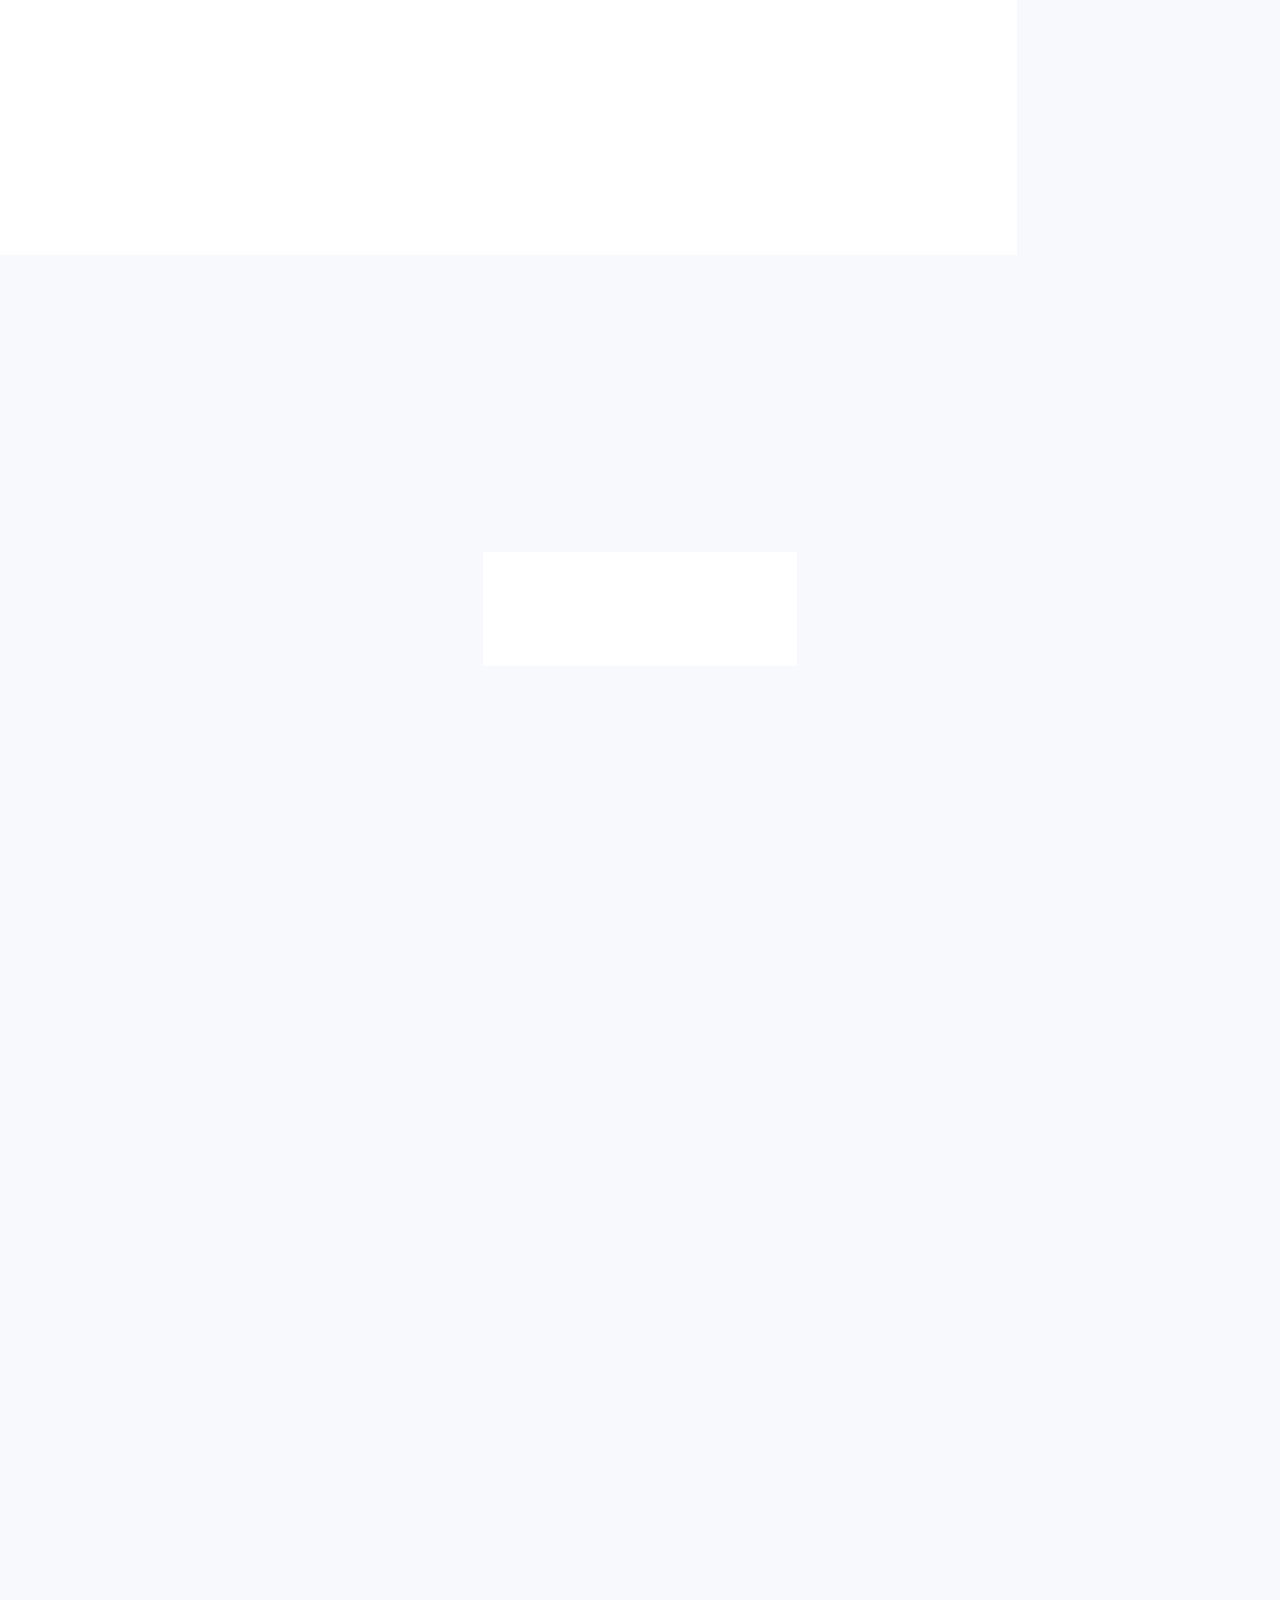
==== index.html @ 50a65990 "thsw hst" ====
<!DOCTYPE html>
<html lang="ko">
<head>
    <meta charset="UTF-8">
    <meta name="viewport" content="width=device-width, initial-scale=1.0">
    <title>에너지 대시보드</title>

    <link rel="stylesheet" href="style.css">
</head>

<body>

    <!-- 상단 배너 -->
    <section id="hero" class="hero-new">
        <div class="hero-bg" id="hero-bg"></div>

        <div class="hero-content">
            <h1 id="hero-title">에너지 대시보드</h1>
            
            <p class="hero-desc">
                학교의 전기, 수도, 가스 사용량을 알려주는 대시보드입니다. <br>
                실제 사용량을 시각적으로 확인하고, 에너지 소비에 관한 지식 함양 도움을 통해<br>
                학생들의 적극적인 에너지 절약을 위한 긍정적인 영향을 미치는 것이 목표입니다.
            </p>

            <div class="hero-btn-container">
                <button class="hero-btn" onclick="document.querySelector('.container').scrollIntoView({behavior: 'smooth'})">
                    <span class="btn-text">Discover Excellence</span>
                    <span class="btn-arrow">→</span>
                </button>
            </div>
        </div>
    </section>

    <div class="container">

        <!-- 원형 그래프 -->

        <section class="analysis-section">

            <div class="progress-wrapper">

                <div class="progress-card">

                    <div class="progress-title">
                        전기
                    </div>

                    <div class="circle blue">
                        <span>78%</span>
                    </div>

                </div>

                <div class="progress-card">

                    <div class="progress-title">
                        수도
                    </div>

                    <div class="circle green">
                        <span>91%</span>
                    </div>

                </div>

                <div class="progress-card">

                    <div class="progress-title">
                        가스
                    </div>

                    <div class="circle orange">
                        <span>85%</span>
                    </div>

                </div>

            </div>

        </section>

        <!-- 에코 트리 모니터링 섹션 -->
        <section class="eco-tree-section">
            <div class="eco-tree-layout">
                <!-- 왼쪽: 제목 및 글씨 -->
                <div class="eco-tree-text-area">
                    <h2>자원 절약<br>친환경 기여도</h2>
                    <p class="description">
                        학교의 월간 전기, 수도, 가스 총 지출 비용을 
                        친환경 나무 식재 기여도로 환산한 에코 그래프입니다.<br><br>
                        여러분의 절약이 얼마나 많은 나무를 
                        심을 수 있는지 확인해보세요.
                    </p>
                    <div class="eco-stats">
                        <div class="stat-box">
                            <span class="stat-label">총 자원 지출액</span>
                            <span class="stat-value highlight-yellow">280,000 원</span>
                        </div>
                        <div class="stat-box">
                            <span class="stat-label">연간 CO₂ 흡수 기여</span>
                            <span class="stat-value highlight-green">184.8 kg</span>
                        </div>
                    </div>
                </div>

                <!-- 오른쪽: 나무 그래프 -->
                <div class="eco-tree-graphic-area">
                    <svg id="single-tree-svg" viewBox="70 60 360 430" preserveAspectRatio="xMidYMid meet" xmlns="http://www.w3.org/2000/svg">
                        <defs>
                            <linearGradient id="liquidGrad" x1="0%" y1="0%" x2="0%" y2="100%">
                                <stop offset="0%" stop-color="#84cc16" />
                                <stop offset="100%" stop-color="#4d7c0f" />
                            </linearGradient>
                            <linearGradient id="liquidGradBack" x1="0%" y1="0%" x2="0%" y2="100%">
                                <stop offset="0%" stop-color="#a3e635" />
                                <stop offset="100%" stop-color="#65a30d" />
                            </linearGradient>

                            <linearGradient id="outlineGrad" x1="0" y1="90" x2="0" y2="460" gradientUnits="userSpaceOnUse">
                                <stop offset="0%" stop-color="#65a30d" />
                                <stop offset="100%" stop-color="#3f6212" />
                            </linearGradient>

                            <clipPath id="clip-canopy">
                                <path d="M 250,350 A 60 60 0 0 1 150,290 A 65 65 0 0 1 160,190 A 100 100 0 0 1 340,190 A 65 65 0 0 1 350,290 A 60 60 0 0 1 250,350 Z" />
                            </clipPath>

                            <filter id="softShadow" x="-20%" y="-20%" width="140%" height="140%">
                                <feDropShadow dx="0" dy="10" stdDeviation="15" flood-color="#000" flood-opacity="0.08" />
                            </filter>
                        </defs>

                        <!-- Canopy Background -->
                        <path d="M 250,350 A 60 60 0 0 1 150,290 A 65 65 0 0 1 160,190 A 100 100 0 0 1 340,190 A 65 65 0 0 1 350,290 A 60 60 0 0 1 250,350 Z" fill="#ffffff" filter="url(#softShadow)" />

                        <!-- Liquid Fill Area -->
                        <g clip-path="url(#clip-canopy)">
                            <!-- Inner soft background -->
                            <rect x="0" y="0" width="500" height="550" fill="#f4fce3" />
                            
                            <!-- Wave container -->
                            <g class="wave-container" transform="translate(0, 190)">
                                <!-- Wave Back -->
                                <path class="wave-path wave-back" d="M -100,0 C 25,-20 125,20 250,0 C 375,-20 475,20 600,0 C 725,-20 825,20 950,0 V 550 H -100 Z" fill="url(#liquidGradBack)" opacity="0.7" />
                                <!-- Wave Front -->
                                <path class="wave-path wave-front" d="M -100,0 C 25,20 125,-20 250,0 C 375,20 475,-20 600,0 C 725,-20 825,20 950,0 V 550 H -100 Z" fill="url(#liquidGrad)" />
                            </g>
                        </g>

                        <!-- Base -->
                        <path d="M 190,460 L 310,460" fill="none" stroke="url(#outlineGrad)" stroke-width="16" stroke-linecap="round" />
                        
                        <!-- Trunk and Branches (Shortened) -->
                        <path d="M 250,460 L 250,330 L 215,295 M 250,330 L 285,295" fill="none" stroke="url(#outlineGrad)" stroke-width="16" stroke-linecap="round" stroke-linejoin="round" />

                        <!-- Canopy Border -->
                        <path d="M 250,350 A 60 60 0 0 1 150,290 A 65 65 0 0 1 160,190 A 100 100 0 0 1 340,190 A 65 65 0 0 1 350,290 A 60 60 0 0 1 250,350 Z" fill="none" stroke="url(#outlineGrad)" stroke-width="16" stroke-linecap="round" stroke-linejoin="round" />

                        <!-- Text inside Canopy -->
                        <text x="250" y="240" class="tree-text-num" text-anchor="middle">28그루</text>
                        <text x="250" y="285" class="tree-text-desc" text-anchor="middle">에코 기여도</text>
                    </svg>
                </div>
            </div>
        </section>

        <!-- 카드 -->

        <section class="card-section">

            <div class="card-grid">

                <div class="info-card"
                     onclick="location.href='electricity.html'">

                    <div class="card-icon blue-icon">⚡</div>
                    <h3>전기</h3>
                    <p>실시간 전기 사용량 모니터링</p>
                    <div class="card-arrow">→</div>

                </div>

                <div class="info-card"
                     onclick="location.href='water.html'">

                    <div class="card-icon green-icon">💧</div>
                    <h3>수도</h3>
                    <p>실시간 수도 사용량 모니터링</p>
                    <div class="card-arrow">→</div>

                </div>

                <div class="info-card"
                     onclick="location.href='gas.html'">

                    <div class="card-icon orange-icon">🔥</div>
                    <h3>가스</h3>
                    <p>실시간 가스 사용량 모니터링</p>
                    <div class="card-arrow">→</div>

                </div>

            </div>

        </section>

    </div>

    <!-- 푸터 -->
    <footer>
        <p>© 2026 학교 자원 모니터링 시스템. All rights reserved.</p>
    </footer>

    <script>
        document.addEventListener("DOMContentLoaded", () => {
            const renderPaths = (position) => {
                const svgNS = "http://www.w3.org/2000/svg";
                const svg = document.createElementNS(svgNS, "svg");
                svg.setAttribute("viewBox", "0 0 696 316");
                svg.setAttribute("fill", "none");
                svg.classList.add("hero-svg");
                
                for (let i = 0; i < 36; i++) {
                    const path = document.createElementNS(svgNS, "path");
                    const d = `M-${380 - i * 5 * position} -${189 + i * 6}C-${380 - i * 5 * position} -${189 + i * 6} -${312 - i * 5 * position} ${216 - i * 6} ${152 - i * 5 * position} ${343 - i * 6}C${616 - i * 5 * position} ${470 - i * 6} ${684 - i * 5 * position} ${875 - i * 6} ${684 - i * 5 * position} ${875 - i * 6}`;
                    
                    path.setAttribute("d", d);
                    path.setAttribute("stroke", "currentColor");
                    path.setAttribute("stroke-width", 0.5 + i * 0.03);
                    path.setAttribute("stroke-opacity", 0.1 + i * 0.03);
                    svg.appendChild(path);
                }
                return svg;
            };

            const container = document.getElementById("hero-bg");
            if (container) {
                container.appendChild(renderPaths(1));
                container.appendChild(renderPaths(-1));

                const paths = container.querySelectorAll("path");
                paths.forEach(path => {
                    path.setAttribute("pathLength", "1");
                    path.style.strokeDasharray = "0.3 0.7";
                    const duration = 20 + Math.random() * 10;
                    path.style.animation = `drawPath ${duration}s linear infinite`;
                    path.style.willChange = "stroke-dashoffset, opacity";
                });
            }

            const titleContainer = document.getElementById("hero-title");
            if (titleContainer) {
                const text = titleContainer.textContent;
                titleContainer.innerHTML = "";
                const words = text.split(" ");
                
                words.forEach((word, wordIndex) => {
                    const wordSpan = document.createElement("span");
                    wordSpan.className = "title-word";
                    if (wordIndex < words.length - 1) wordSpan.style.marginRight = "16px";
                    
                    word.split("").forEach((letter, letterIndex) => {
                        const letterSpan = document.createElement("span");
                        letterSpan.className = "title-letter";
                        letterSpan.textContent = letter;
                        wordSpan.appendChild(letterSpan);
                        
                        letterSpan.animate([
                            { transform: 'translateY(100px)', opacity: 0 },
                            { transform: 'translateY(0)', opacity: 1 }
                        ], {
                            duration: 1000,
                            delay: (wordIndex * 100 + letterIndex * 30),
                            fill: 'forwards',
                            easing: 'cubic-bezier(0.34, 1.56, 0.64, 1)'
                        });
                    });
                    titleContainer.appendChild(wordSpan);
                });
            }
        });
    </script>
</body>
</html>
---- style.css ----
/* ===================================
   학교 자원 모니터링 시스템 - 스타일시트
   이전 대시보드 디자인 시스템 통합
   =================================== */

@import url('https://fonts.googleapis.com/css2?family=Noto+Sans+KR:wght@300;400;500;700;900&display=swap');

/* --- Design Tokens (이전 대시보드 기반) --- */
:root {
    --bg-color: #f7f9fc;
    --card-bg: #ffffff;
    --text-main: #1a2332;
    --text-sub: #7a869a;
    --blue: #239ce3;
    --blue-light: #e6f4fc;
    --green: #7dc242;
    --green-light: #eff7e9;
    --teal: #36b0a1;
    --teal-light: #e7f6f5;
    --orange: #f59e0b;
    --orange-light: #fef3c7;
    --border-radius: 16px;
    --shadow: 0 4px 20px rgba(0, 0, 0, 0.03);
    --shadow-hover: 0 8px 32px rgba(0, 0, 0, 0.08);
    --transition: all 0.3s cubic-bezier(0.4, 0, 0.2, 1);
}

/* --- Reset & Base --- */
* {
    box-sizing: border-box;
    margin: 0;
    padding: 0;
}

body {
    font-family: 'Noto Sans KR', sans-serif;
    background-color: var(--bg-color);
    color: var(--text-main);
    line-height: 1.6;
    -webkit-font-smoothing: antialiased;
}

/* ===================================
   히어로 배너
   =================================== */
.hero-new {
    position: relative;
    min-height: 100vh;
    width: 100%;
    display: flex;
    align-items: center;
    justify-content: center;
    overflow: hidden;
    background-color: #ffffff;
}

.hero-bg {
    position: absolute;
    inset: 0;
    pointer-events: none;
}

.hero-svg {
    width: 100%;
    height: 100%;
    color: #020617;
    position: absolute;
    top: 0;
    left: 0;
}

.hero-content {
    position: relative;
    z-index: 10;
    text-align: center;
    padding: 0 24px;
    max-width: 900px;
    margin: 0 auto;
}

.hero-new h1 {
    font-size: 5rem;
    font-weight: 800;
    margin-bottom: 2rem;
    letter-spacing: -0.05em;
    display: flex;
    justify-content: center;
    flex-wrap: wrap;
}

.title-word {
    display: inline-block;
}

.title-letter {
    display: inline-block;
    color: transparent;
    background-clip: text;
    -webkit-background-clip: text;
    background-image: linear-gradient(to right, #171717, rgba(64, 64, 64, 0.8));
    opacity: 0; /* Animation handles the rest */
}

.hero-desc {
    font-size: 1.125rem;
    color: #4b5563;
    line-height: 1.8;
    margin-bottom: 3rem;
    animation: fadeInUp 2s ease-out forwards;
    opacity: 0;
}

@keyframes fadeInUp {
    from { opacity: 0; transform: translateY(24px); }
    to { opacity: 1; transform: translateY(0); }
}

@keyframes drawPath {
    0% { stroke-dashoffset: 1; opacity: 0.3; }
    50% { stroke-dashoffset: 0.5; opacity: 0.6; }
    100% { stroke-dashoffset: 0; opacity: 0.3; }
}

.hero-btn-container {
    display: inline-block;
    position: relative;
    background: linear-gradient(to bottom, rgba(0,0,0,0.05), rgba(255,255,255,0.05));
    padding: 1px;
    border-radius: 1.5rem;
    backdrop-filter: blur(16px);
    overflow: hidden;
    box-shadow: 0 10px 15px -3px rgba(0,0,0,0.1);
    animation: fadeInUp 2.5s ease-out forwards;
    opacity: 0;
}

.hero-btn {
    border-radius: 1.45rem;
    padding: 24px 32px;
    font-size: 1.125rem;
    font-weight: 600;
    background-color: rgba(255,255,255,0.95);
    color: #000;
    border: 1px solid rgba(0,0,0,0.1);
    cursor: pointer;
    display: flex;
    align-items: center;
    transition: all 0.3s;
}

.hero-btn:hover {
    background-color: #fff;
    transform: translateY(-2px);
    box-shadow: 0 4px 6px -1px rgba(0,0,0,0.1);
}

.hero-btn .btn-text {
    opacity: 0.9;
    transition: opacity 0.3s;
}

.hero-btn:hover .btn-text {
    opacity: 1;
}

.hero-btn .btn-arrow {
    margin-left: 12px;
    opacity: 0.7;
    transition: all 0.3s;
}

.hero-btn:hover .btn-arrow {
    opacity: 1;
    transform: translateX(6px);
}

/* ===================================
   컨테이너
   =================================== */
.container {
    max-width: 1200px;
    margin: 0 auto;
    padding: 48px 24px;
}

/* ===================================
   원형 프로그레스 차트 섹션
   =================================== */
.analysis-section {
    margin-bottom: 48px;
}

.progress-wrapper {
    display: grid;
    grid-template-columns: repeat(3, 1fr);
    gap: 32px;
}

.progress-card {
    background-color: var(--card-bg);
    border-radius: var(--border-radius);
    padding: 40px 24px;
    box-shadow: var(--shadow);
    display: flex;
    flex-direction: column;
    align-items: center;
    gap: 24px;
    transition: var(--transition);
}

.progress-card:hover {
    box-shadow: var(--shadow-hover);
    transform: translateY(-4px);
}

.progress-title {
    font-size: 18px;
    font-weight: 700;
    color: var(--text-main);
    letter-spacing: -0.3px;
}

/* --- 원형 프로그레스 (conic-gradient) --- */
.circle {
    position: relative;
    width: 150px;
    height: 150px;
    border-radius: 50%;
    display: flex;
    justify-content: center;
    align-items: center;
    transition: var(--transition);
}

.circle::before {
    content: '';
    position: absolute;
    width: 120px;
    height: 120px;
    border-radius: 50%;
    background-color: var(--card-bg);
    z-index: 1;
}

.circle span {
    position: relative;
    z-index: 2;
    font-size: 32px;
    font-weight: 700;
}

/* 전기 - 78% (파란색) */
.circle.blue {
    background: conic-gradient(
        var(--blue) 0deg,
        var(--blue) 280.8deg,     /* 360 × 0.78 */
        var(--blue-light) 280.8deg,
        var(--blue-light) 360deg
    );
}

.circle.blue span {
    color: var(--blue);
}

/* 수도 - 91% (초록색) */
.circle.green {
    background: conic-gradient(
        var(--green) 0deg,
        var(--green) 327.6deg,    /* 360 × 0.91 */
        var(--green-light) 327.6deg,
        var(--green-light) 360deg
    );
}

.circle.green span {
    color: var(--green);
}

/* 가스 - 85% (주황색) */
.circle.orange {
    background: conic-gradient(
        var(--orange) 0deg,
        var(--orange) 306deg,     /* 360 × 0.85 */
        var(--orange-light) 306deg,
        var(--orange-light) 360deg
    );
}

.circle.orange span {
    color: var(--orange);
}

/* ===================================
   카드 섹션
   =================================== */
.card-section {
    margin-bottom: 48px;
}

.card-grid {
    display: grid;
    grid-template-columns: repeat(3, 1fr);
    gap: 32px;
}

.info-card {
    background-color: var(--card-bg);
    border-radius: var(--border-radius);
    padding: 36px 28px;
    box-shadow: var(--shadow);
    cursor: pointer;
    transition: var(--transition);
    position: relative;
    overflow: hidden;
    display: flex;
    flex-direction: column;
    align-items: center;
    text-align: center;
    gap: 12px;
}

.info-card::after {
    content: '';
    position: absolute;
    bottom: 0;
    left: 0;
    width: 100%;
    height: 4px;
    background: linear-gradient(90deg, var(--blue), var(--teal));
    transform: scaleX(0);
    transform-origin: left;
    transition: transform 0.4s cubic-bezier(0.4, 0, 0.2, 1);
}

.info-card:hover::after {
    transform: scaleX(1);
}

.info-card:hover {
    box-shadow: var(--shadow-hover);
    transform: translateY(-6px);
}

.info-card:active {
    transform: translateY(-2px);
}

.card-icon {
    width: 64px;
    height: 64px;
    border-radius: 50%;
    display: flex;
    justify-content: center;
    align-items: center;
    font-size: 28px;
    margin-bottom: 4px;
}

.card-icon.blue-icon {
    background-color: var(--blue-light);
}

.card-icon.green-icon {
    background-color: var(--green-light);
}

.card-icon.orange-icon {
    background-color: var(--orange-light);
}

.info-card h3 {
    font-size: 22px;
    font-weight: 700;
    color: var(--text-main);
}

.info-card p {
    font-size: 14px;
    color: var(--text-sub);
    line-height: 1.5;
}

.card-arrow {
    font-size: 20px;
    color: var(--text-sub);
    margin-top: 8px;
    transition: var(--transition);
}

.info-card:hover .card-arrow {
    color: var(--blue);
    transform: translateX(6px);
}

/* ===================================
   대시보드 페이지 공통 (서브페이지)
   =================================== */
.dashboard-container {
    max-width: 1200px;
    margin: 0 auto;
    padding: 40px 24px;
}

.page-header {
    margin-bottom: 32px;
    display: flex;
    justify-content: space-between;
    align-items: center;
}

.page-header h1 {
    font-size: 32px;
    font-weight: 700;
    color: #111827;
}

.page-header p {
    font-size: 16px;
    color: var(--text-sub);
}

.back-btn {
    display: inline-flex;
    align-items: center;
    gap: 8px;
    padding: 10px 20px;
    border-radius: 12px;
    background-color: var(--card-bg);
    color: var(--text-main);
    text-decoration: none;
    font-size: 14px;
    font-weight: 500;
    box-shadow: var(--shadow);
    transition: var(--transition);
}

.back-btn:hover {
    box-shadow: var(--shadow-hover);
    transform: translateY(-2px);
}

/* 상단 요약 카드 (대시보드) */
.top-cards {
    display: grid;
    grid-template-columns: repeat(3, 1fr);
    gap: 24px;
    margin-bottom: 24px;
}

.card {
    background-color: var(--card-bg);
    border-radius: var(--border-radius);
    padding: 24px;
    box-shadow: var(--shadow);
    display: flex;
    align-items: center;
    transition: var(--transition);
}

.card:hover {
    box-shadow: var(--shadow-hover);
    transform: translateY(-2px);
}

.icon-box {
    width: 60px;
    height: 60px;
    border-radius: 50%;
    display: flex;
    justify-content: center;
    align-items: center;
    font-size: 24px;
    margin-right: 20px;
    flex-shrink: 0;
}

.icon-box.blue { background-color: var(--blue-light); color: var(--blue); }
.icon-box.green { background-color: var(--green-light); color: var(--green); }
.icon-box.teal { background-color: var(--teal-light); color: var(--teal); }
.icon-box.orange { background-color: var(--orange-light); color: var(--orange); }

.card-info h3 {
    font-size: 14px;
    font-weight: 500;
    margin-bottom: 8px;
    color: var(--text-sub);
}

.card-info .value {
    font-size: 36px;
    font-weight: 700;
    line-height: 1;
    margin-bottom: 10px;
}

.card-info .value span {
    font-size: 18px;
    font-weight: 500;
}

.value.blue-text { color: var(--blue); }
.value.green-text { color: var(--green); }
.value.teal-text { color: var(--teal); }
.value.orange-text { color: var(--orange); }

.card-info .sub-text {
    font-size: 13px;
    display: flex;
    align-items: center;
    gap: 6px;
}

.sub-text.blue-text { color: var(--blue); }
.sub-text.green-text { color: var(--green); }
.sub-text.orange-text { color: var(--orange); }
.sub-text.gray-text { color: var(--text-sub); }

.dot {
    width: 8px;
    height: 8px;
    border-radius: 50%;
    display: inline-block;
}

.dot.green { background-color: var(--green); }
.dot.blue { background-color: var(--blue); }
.dot.orange { background-color: var(--orange); }

/* 차트 영역 */
.bottom-sections {
    display: grid;
    grid-template-columns: 1fr 1.5fr;
    gap: 24px;
}

.chart-card {
    background-color: var(--card-bg);
    border-radius: var(--border-radius);
    padding: 24px;
    box-shadow: var(--shadow);
    display: flex;
    flex-direction: column;
}

.chart-card h3 {
    font-size: 18px;
    margin-bottom: 30px;
}

/* 도넛 차트 */
.donut-container {
    display: flex;
    justify-content: space-around;
    align-items: center;
    flex: 1;
}

.donut-item {
    text-align: center;
    position: relative;
}

.donut-item h4 {
    font-size: 16px;
    font-weight: 500;
    margin-bottom: 20px;
}

.chart-wrapper {
    position: relative;
    width: 160px;
    height: 160px;
    margin: 0 auto;
}

.center-text {
    position: absolute;
    top: 50%;
    left: 50%;
    transform: translate(-50%, -50%);
    display: flex;
    flex-direction: column;
    align-items: center;
    pointer-events: none;
}

.center-text strong {
    font-size: 28px;
    font-weight: 700;
    color: #111827;
}

.center-text span {
    font-size: 12px;
    color: var(--text-sub);
    margin-top: 4px;
}

/* 라인 차트 */
.line-charts {
    display: flex;
    flex-direction: column;
    gap: 24px;
}

.line-chart-box {
    background-color: var(--card-bg);
    border-radius: var(--border-radius);
    padding: 24px;
    box-shadow: var(--shadow);
    position: relative;
}

.line-header {
    display: flex;
    justify-content: space-between;
    align-items: center;
    margin-bottom: 20px;
}

.line-header h3 {
    font-size: 16px;
    margin: 0;
}

.line-header h3 span {
    font-size: 12px;
    color: var(--text-sub);
    font-weight: 400;
}

.badge {
    background-color: #f3f4f6;
    padding: 6px 12px;
    border-radius: 20px;
    font-size: 12px;
    font-weight: 500;
    display: flex;
    align-items: center;
    gap: 6px;
}

.canvas-container {
    height: 180px;
    width: 100%;
}

/* 단일 차트 (전체 너비) */
.full-chart {
    grid-template-columns: 1fr;
}

.full-chart .chart-card {
    min-height: 300px;
}

/* ===================================
   푸터
   =================================== */
footer {
    background-color: #1a2332;
    color: rgba(255, 255, 255, 0.6);
    text-align: center;
    padding: 24px;
    font-size: 13px;
}

/* ===================================
   반응형 디자인
   =================================== */
@media (max-width: 992px) {
    .hero-overlay h1 {
        font-size: 36px;
    }

    .progress-wrapper,
    .card-grid,
    .top-cards {
        grid-template-columns: repeat(2, 1fr);
    }

    .bottom-sections {
        grid-template-columns: 1fr;
    }
}

@media (max-width: 600px) {
    .hero {
        height: 300px;
    }

    .hero-overlay h1 {
        font-size: 28px;
    }

    .hero-overlay p {
        font-size: 15px;
    }

    .progress-wrapper,
    .card-grid,
    .top-cards {
        grid-template-columns: 1fr;
    }

    .container,
    .dashboard-container {
        padding: 24px 16px;
    }
}
/* ==========================
   에코 트리 섹션 (2단 레이아웃)
========================== */

.eco-tree-section {
    margin-bottom: 80px;
    animation: fadeIn 0.8s ease-out;
}

.eco-tree-layout {
    display: flex;
    align-items: center;
    justify-content: center;
    gap: 80px;
    background: #ffffff;
    padding: 60px 80px;
    border-radius: 24px;
    box-shadow: 0 10px 40px rgba(0,0,0,0.03);
    max-width: 100%;
    margin: 0 auto;
    width: 100%;
}

/* 왼쪽 텍스트 영역 */
.eco-tree-text-area {
    width: 420px;
    flex-shrink: 0;
}

.eco-tree-text-area h2 {
    font-size: 2.8rem;
    font-weight: 800;
    color: #1e293b;
    margin-bottom: 24px;
    line-height: 1.3;
}

.eco-tree-text-area .description {
    font-size: 1.15rem;
    color: #64748b;
    line-height: 1.7;
    margin-bottom: 40px;
}

/* 통계 텍스트 박스 */
.eco-stats {
    display: flex;
    flex-direction: column;
    gap: 20px;
}

.stat-box {
    display: flex;
    justify-content: space-between;
    align-items: center;
    padding-bottom: 15px;
    border-bottom: 1px solid #e2e8f0;
}

.stat-label {
    font-size: 1.05rem;
    color: #475569;
    font-weight: 600;
}

.stat-value {
    font-size: 1.5rem;
    font-weight: 800;
}

.highlight-yellow {
    color: #d97706;
}

.highlight-green {
    color: #16a34a;
}

/* 오른쪽 그래프 영역 */
.eco-tree-graphic-area {
    width: 420px;
    flex-shrink: 0;
    display: flex;
    justify-content: center;
    align-items: center;
}

#single-tree-svg {
    width: 100%;
    max-width: 420px;
    margin: 0 auto;
    height: auto;
    display: block;
}

.tree-text-num {
    font-size: 2.2rem;
    font-weight: 800;
    fill: #ffffff;
    text-shadow: 0 4px 15px rgba(0,0,0,0.5);
}

.tree-text-desc {
    font-size: 1.1rem;
    font-weight: 700;
    fill: #f0fdf4;
    text-shadow: 0 2px 10px rgba(0,0,0,0.4);
}

/* 액체 물결 애니메이션 */
.wave-container {
    transition: transform 0.6s cubic-bezier(0.2, 0.8, 0.2, 1);
}

.wave-path {
    transform-origin: center center;
}

.wave-back {
    animation: waveFlowBack 3s linear infinite;
}

.wave-front {
    animation: waveFlowFront 2s linear infinite;
}

@keyframes waveFlowBack {
    0% { transform: translateX(-350px); }
    100% { transform: translateX(0); }
}

@keyframes waveFlowFront {
    0% { transform: translateX(0); }
    100% { transform: translateX(-350px); }
}

/* 일반 페이드인 효과 */
@keyframes fadeIn {
    from {
        opacity: 0;
        transform: translateY(20px);
    }
    to {
        opacity: 1;
        transform: translateY(0);
    }
}

/* ==========================
   모바일
========================== */

@media(max-width:992px){
    .eco-tree-layout {
        flex-direction: column;
        padding: 40px;
        text-align: center;
    }
    
    .eco-tree-text-area h2 {
        font-size: 2.2rem;
    }
    
    .eco-tree-text-area {
        max-width: 100%;
    }
}

@media(max-width:768px){
    .hero-new h1 {
        font-size: 3rem;
    }

    .hero-desc {
        font-size: 0.95rem;
    }

    .progress-wrapper{
        gap:60px;
    }

    .card-grid{
        grid-template-columns:1fr;
    }

    .container{
        padding:20px;
    }

    .eco-tree-layout {
        padding: 30px 20px;
    }
    
    .stat-box {
        flex-direction: column;
        gap: 8px;
    }
    
    .tree-text-num {
        font-size: 3rem;
    }
}
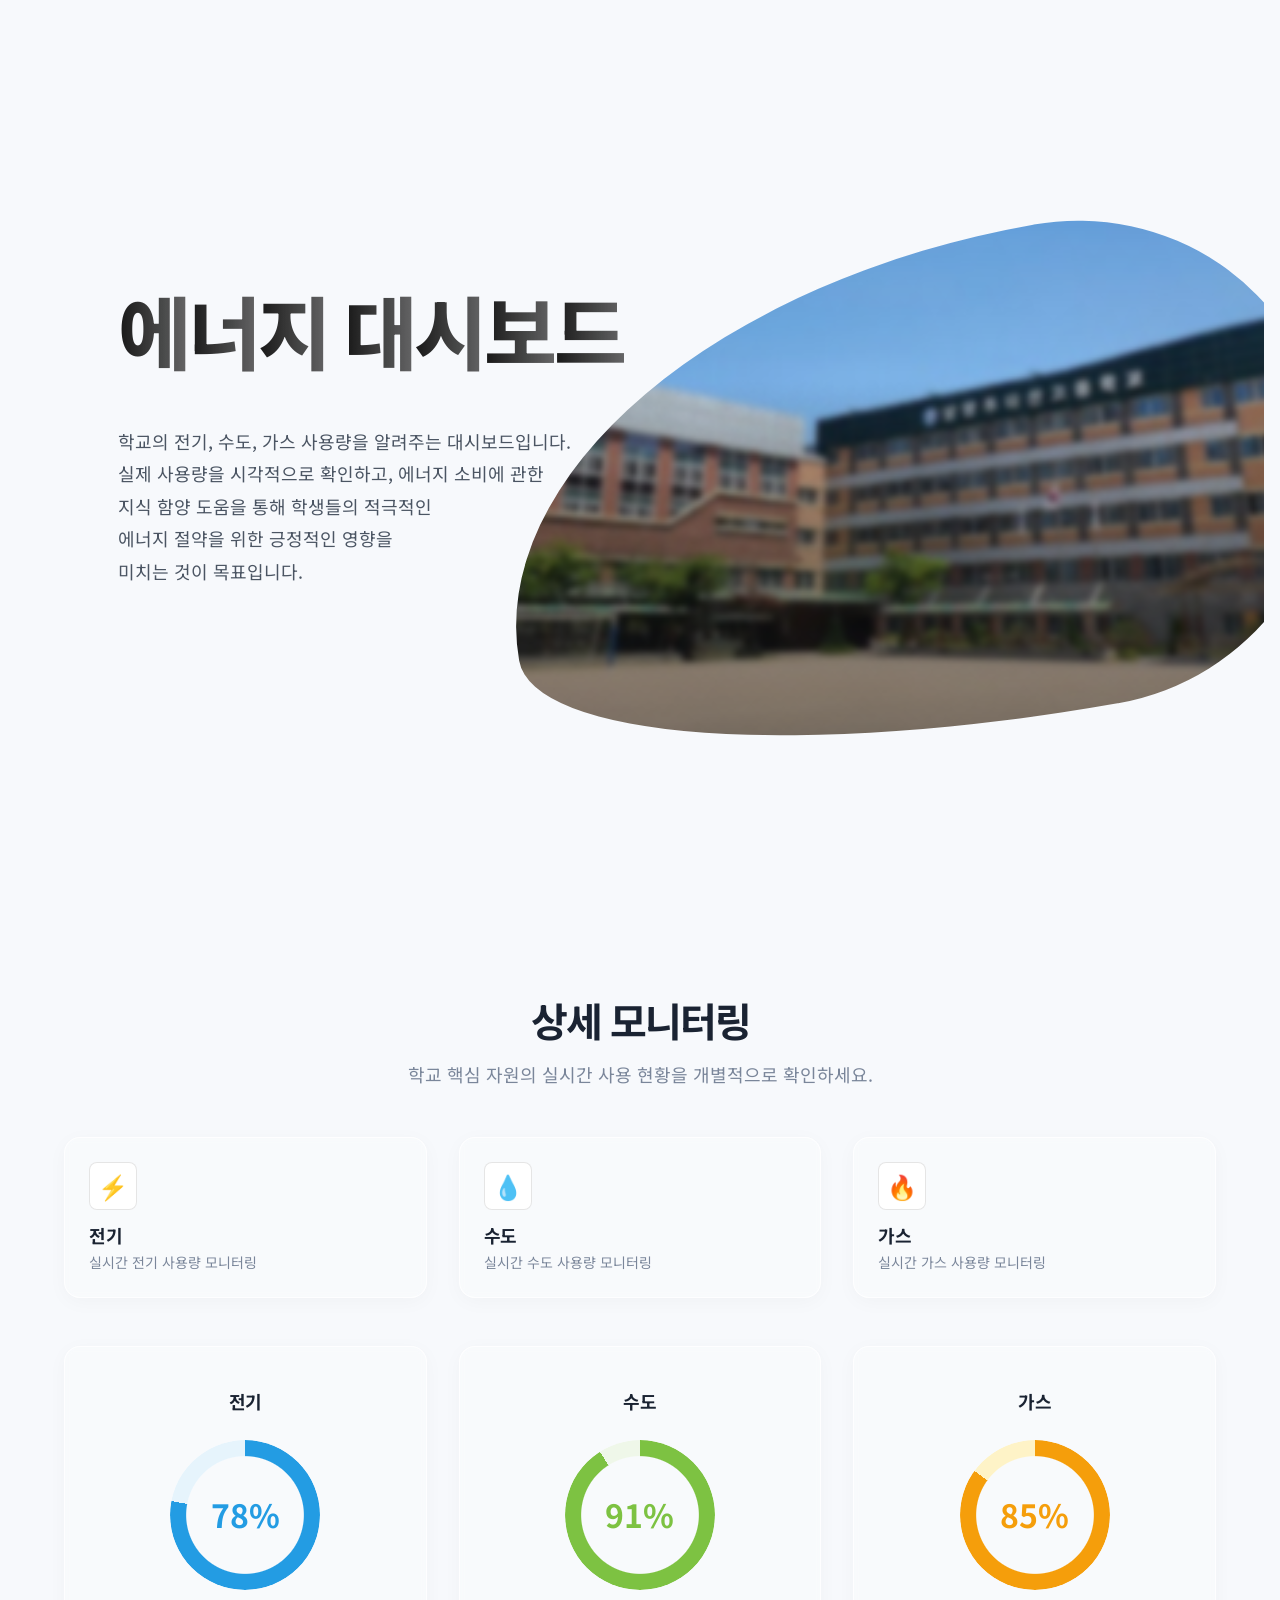
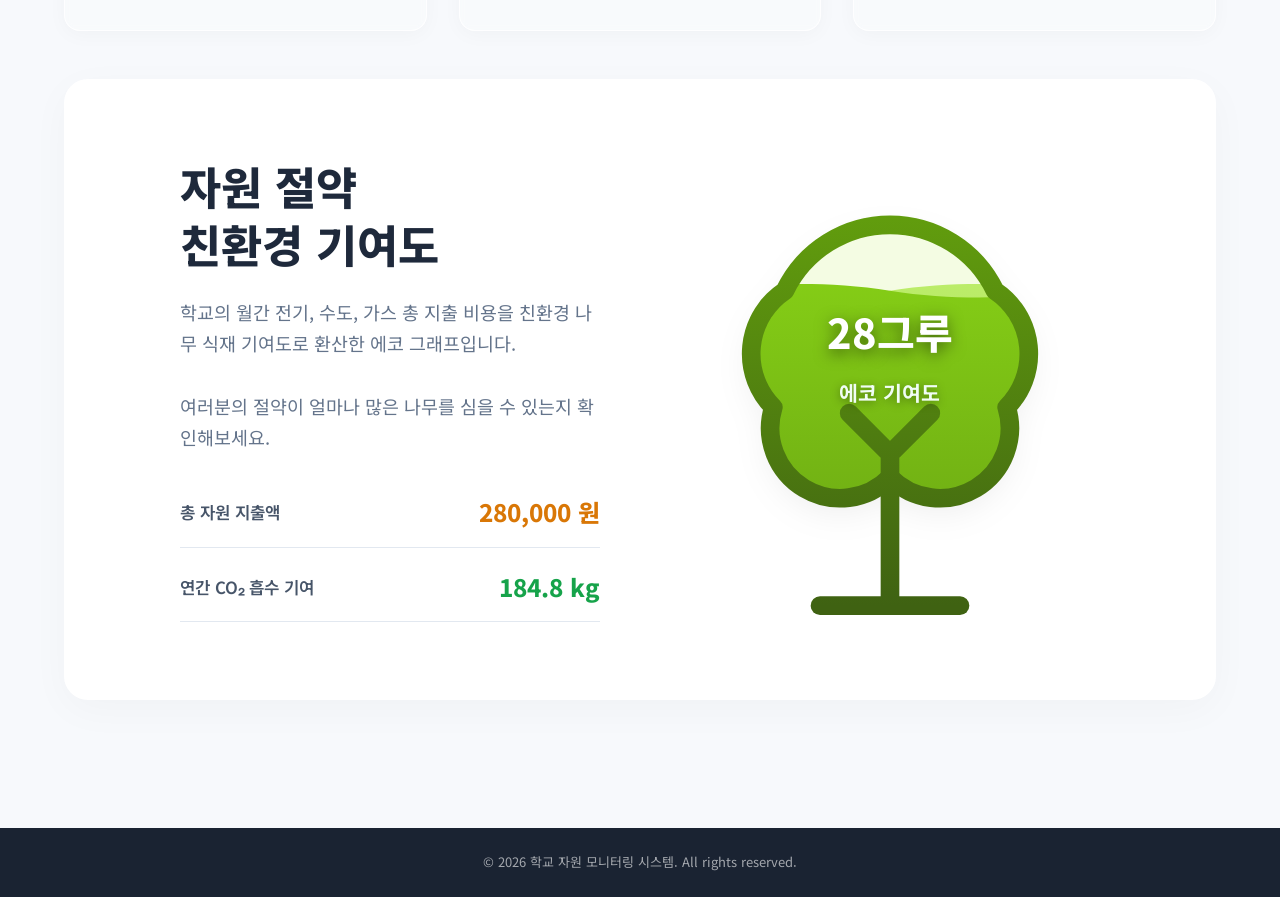
==== commit c0ee4c89: "으아아앙아 개씨발 코딩 왜하냐 죽어라" ====
--- a/index.html
+++ b/index.html
@@ -5,75 +5,87 @@
     <meta name="viewport" content="width=device-width, initial-scale=1.0">
     <title>에너지 대시보드</title>
 
-    <link rel="stylesheet" href="style.css">
+    <link rel="stylesheet" href="style.css?v=60">
 </head>
 
 <body>
+    <!-- 전역 배경 애니메이션 (Hero + 하단 섹션 통합) -->
+    <div class="hero-bg" id="hero-bg"></div>
 
     <!-- 상단 배너 -->
     <section id="hero" class="hero-new">
-        <div class="hero-bg" id="hero-bg"></div>
-
         <div class="hero-content">
             <h1 id="hero-title">에너지 대시보드</h1>
             
             <p class="hero-desc">
-                학교의 전기, 수도, 가스 사용량을 알려주는 대시보드입니다. <br>
-                실제 사용량을 시각적으로 확인하고, 에너지 소비에 관한 지식 함양 도움을 통해<br>
-                학생들의 적극적인 에너지 절약을 위한 긍정적인 영향을 미치는 것이 목표입니다.
+                학교의 전기, 수도, 가스 사용량을 알려주는 대시보드입니다.<br>
+                실제 사용량을 시각적으로 확인하고, 에너지 소비에 관한<br>
+                지식 함양 도움을 통해 학생들의 적극적인<br>
+                에너지 절약을 위한 긍정적인 영향을<br>
+                미치는 것이 목표입니다.
             </p>
-
-            <div class="hero-btn-container">
-                <button class="hero-btn" onclick="document.querySelector('.container').scrollIntoView({behavior: 'smooth'})">
-                    <span class="btn-text">Discover Excellence</span>
-                    <span class="btn-arrow">→</span>
-                </button>
-            </div>
         </div>
+        <!-- 우측 반원 이미지 -->
+        <div class="hero-image-halfcircle"></div>
     </section>
 
     <div class="container">
 
+        <!-- 기능 카드 섹션 (FeatureGrid 스타일) -->
+        <section class="feature-section">
+            <div class="feature-header">
+                <h2>상세 모니터링</h2>
+                <p>학교 핵심 자원의 실시간 사용 현황을 개별적으로 확인하세요.</p>
+            </div>
+            <div class="feature-grid">
+                <div class="feature-card" onclick="location.href='electricity.html'">
+                    <div class="feature-icon-wrapper">⚡</div>
+                    <div class="feature-text">
+                        <h3>전기</h3>
+                        <p>실시간 전기 사용량 모니터링</p>
+                    </div>
+                </div>
+                <div class="feature-card" onclick="location.href='water.html'">
+                    <div class="feature-icon-wrapper">💧</div>
+                    <div class="feature-text">
+                        <h3>수도</h3>
+                        <p>실시간 수도 사용량 모니터링</p>
+                    </div>
+                </div>
+                <div class="feature-card" onclick="location.href='gas.html'">
+                    <div class="feature-icon-wrapper">🔥</div>
+                    <div class="feature-text">
+                        <h3>가스</h3>
+                        <p>실시간 가스 사용량 모니터링</p>
+                    </div>
+                </div>
+            </div>
+        </section>
+
         <!-- 원형 그래프 -->
-
         <section class="analysis-section">
 
             <div class="progress-wrapper">
 
                 <div class="progress-card">
-
-                    <div class="progress-title">
-                        전기
-                    </div>
-
+                    <div class="progress-title">전기</div>
                     <div class="circle blue">
                         <span>78%</span>
                     </div>
-
                 </div>
 
                 <div class="progress-card">
-
-                    <div class="progress-title">
-                        수도
-                    </div>
-
+                    <div class="progress-title">수도</div>
                     <div class="circle green">
                         <span>91%</span>
                     </div>
-
                 </div>
 
                 <div class="progress-card">
-
-                    <div class="progress-title">
-                        가스
-                    </div>
-
+                    <div class="progress-title">가스</div>
                     <div class="circle orange">
                         <span>85%</span>
                     </div>
-
                 </div>
 
             </div>
@@ -165,46 +177,6 @@
             </div>
         </section>
 
-        <!-- 카드 -->
-
-        <section class="card-section">
-
-            <div class="card-grid">
-
-                <div class="info-card"
-                     onclick="location.href='electricity.html'">
-
-                    <div class="card-icon blue-icon">⚡</div>
-                    <h3>전기</h3>
-                    <p>실시간 전기 사용량 모니터링</p>
-                    <div class="card-arrow">→</div>
-
-                </div>
-
-                <div class="info-card"
-                     onclick="location.href='water.html'">
-
-                    <div class="card-icon green-icon">💧</div>
-                    <h3>수도</h3>
-                    <p>실시간 수도 사용량 모니터링</p>
-                    <div class="card-arrow">→</div>
-
-                </div>
-
-                <div class="info-card"
-                     onclick="location.href='gas.html'">
-
-                    <div class="card-icon orange-icon">🔥</div>
-                    <h3>가스</h3>
-                    <p>실시간 가스 사용량 모니터링</p>
-                    <div class="card-arrow">→</div>
-
-                </div>
-
-            </div>
-
-        </section>
-
     </div>
 
     <!-- 푸터 -->
@@ -219,16 +191,20 @@
                 const svg = document.createElementNS(svgNS, "svg");
                 svg.setAttribute("viewBox", "0 0 696 316");
                 svg.setAttribute("fill", "none");
+                svg.setAttribute("overflow", "visible"); /* viewBox 밖으로 선이 이어지도록 추가 */
                 svg.classList.add("hero-svg");
                 
-                for (let i = 0; i < 36; i++) {
+                for (let i = 0; i < 25; i++) {
+                    const idx = i * 1.4; // 선 간격을 적절히 조절
                     const path = document.createElementNS(svgNS, "path");
-                    const d = `M-${380 - i * 5 * position} -${189 + i * 6}C-${380 - i * 5 * position} -${189 + i * 6} -${312 - i * 5 * position} ${216 - i * 6} ${152 - i * 5 * position} ${343 - i * 6}C${616 - i * 5 * position} ${470 - i * 6} ${684 - i * 5 * position} ${875 - i * 6} ${684 - i * 5 * position} ${875 - i * 6}`;
+                    const d = `M-${380 - idx * 5 * position} -${189 + idx * 6}C-${380 - idx * 5 * position} -${189 + idx * 6} -${312 - idx * 5 * position} ${216 - idx * 6} ${152 - idx * 5 * position} ${343 - idx * 6}C${616 - idx * 5 * position} ${470 - idx * 6} ${684 - idx * 5 * position} ${875 - idx * 6} ${684 - idx * 5 * position} ${875 - idx * 6}`;
                     
                     path.setAttribute("d", d);
                     path.setAttribute("stroke", "currentColor");
-                    path.setAttribute("stroke-width", 0.5 + i * 0.03);
-                    path.setAttribute("stroke-opacity", 0.1 + i * 0.03);
+                    path.setAttribute("stroke-width", 0.5 + idx * 0.03);
+                    // 밑에 깔리는 선(i가 작음)일수록 진하게(0.37), 
+                    // 위에 덮이는 바깥쪽 선(i가 큼)일수록 연하게(0.02) 처리
+                    path.setAttribute("stroke-opacity", 0.02 + Math.pow((24 - i) / 24, 2) * 0.35);
                     svg.appendChild(path);
                 }
                 return svg;
@@ -241,11 +217,12 @@
 
                 const paths = container.querySelectorAll("path");
                 paths.forEach(path => {
-                    path.setAttribute("pathLength", "1");
-                    path.style.strokeDasharray = "0.3 0.7";
+                    const length = path.getTotalLength() || 1500;
+                    path.style.setProperty('--path-length', length);
+                    path.style.strokeDasharray = `${length * 0.3} ${length * 0.7}`;
+                    
                     const duration = 20 + Math.random() * 10;
                     path.style.animation = `drawPath ${duration}s linear infinite`;
-                    path.style.willChange = "stroke-dashoffset, opacity";
                 });
             }
 
@@ -279,7 +256,19 @@
                     titleContainer.appendChild(wordSpan);
                 });
             }
+
+            // 그리드 전체 마우스 추적 (배경 후광 효과용)
+            const featureGrid = document.querySelector(".feature-grid");
+            if (featureGrid) {
+                document.addEventListener("mousemove", e => {
+                    const rect = featureGrid.getBoundingClientRect();
+                    const x = e.clientX - rect.left;
+                    const y = e.clientY - rect.top;
+                    featureGrid.style.setProperty("--mouse-x", `${x}px`);
+                    featureGrid.style.setProperty("--mouse-y", `${y}px`);
+                });
+            }
         });
     </script>
 </body>
-</html>
+</html>
--- a/style.css
+++ b/style.css
@@ -45,19 +45,24 @@
    =================================== */
 .hero-new {
     position: relative;
-    min-height: 100vh;
+    min-height: calc(100vh - 32px);
+    width: calc(100% - 32px);
+    margin: 16px;
+    border-radius: 32px;
+    display: flex;
+    align-items: center;
+    justify-content: flex-start; /* 중앙 정렬 해제하고 왼쪽으로 완전히 밀착 */
+    overflow: hidden; /* 모서리 둥글게 자르기 */
+}
+
+.hero-bg {
+    position: fixed; /* absolute에서 fixed로 변경하여 스크롤 시에도 배경 유지 */
+    top: 0;
+    left: 0;
     width: 100%;
-    display: flex;
-    align-items: center;
-    justify-content: center;
-    overflow: hidden;
-    background-color: #ffffff;
-}
-
-.hero-bg {
-    position: absolute;
-    inset: 0;
+    height: 100vh;
     pointer-events: none;
+    z-index: 0;
 }
 
 .hero-svg {
@@ -72,10 +77,46 @@
 .hero-content {
     position: relative;
     z-index: 10;
-    text-align: center;
-    padding: 0 24px;
-    max-width: 900px;
-    margin: 0 auto;
+    text-align: left; /* 왼쪽 정렬 */
+    padding: 0;
+    max-width: 800px;
+    margin-left: 8vw; /* 화면 왼쪽에서 적절히 띄움 (기존보다 훨씬 왼쪽) */
+}
+
+/* 오른쪽 배경 이미지 - 보내주신 이미지와 완벽하게 일치하는 비대칭 물방울 모양 */
+.hero-image-halfcircle {
+    position: absolute;
+    right: -5vw; 
+    top: 55%; 
+    width: 65vw; 
+    height: 38vw; 
+    /* 
+       [곡률 수정: 끝부분 부드럽게 라운딩]
+       - 이전 설정은 끝부분이 바늘처럼 너무 뾰족하게 만나는 구조였습니다.
+       - 가로 곡률을 70%로 낮추어(기존 85%), 왼쪽 끝이 뾰족하지 않고 신발 앞코나 조약돌처럼 부드럽고 둥글게(Round) 감싸지도록 조절했습니다.
+       - 여전히 가로/세로 합은 100%로 완벽하게 맞물리므로, 네모난 왜곡 없이 가장 아름다운 곡선이 나옵니다.
+    */
+    border-radius: 70% 30% 30% 70% / 70% 50% 50% 30%; 
+    /* 살짝 위로 들린 각도 유지 (-10도) */
+    transform: translateY(-50%) rotate(-10deg);
+    overflow: hidden; 
+    z-index: 1; 
+}
+
+/* 타원이 회전해도 사진은 똑바로 보이게 유지 */
+.hero-image-halfcircle::before {
+    content: '';
+    position: absolute;
+    /* 사진 영역을 130%로 줄여서 사진이 덜 확대되어 보이게 수정 */
+    top: -15%;
+    left: -15%;
+    width: 130%;
+    height: 130%;
+    background-image: url('school.jpg');
+    background-size: cover;
+    background-position: center;
+    /* 부모의 회전(-10도)을 상쇄 */
+    transform: rotate(10deg);
 }
 
 .hero-new h1 {
@@ -84,7 +125,7 @@
     margin-bottom: 2rem;
     letter-spacing: -0.05em;
     display: flex;
-    justify-content: center;
+    justify-content: flex-start; /* 왼쪽 정렬 */
     flex-wrap: wrap;
 }
 
@@ -116,9 +157,8 @@
 }
 
 @keyframes drawPath {
-    0% { stroke-dashoffset: 1; opacity: 0.3; }
-    50% { stroke-dashoffset: 0.5; opacity: 0.6; }
-    100% { stroke-dashoffset: 0; opacity: 0.3; }
+    0% { stroke-dashoffset: var(--path-length); }
+    100% { stroke-dashoffset: 0; }
 }
 
 .hero-btn-container {
@@ -181,6 +221,8 @@
     max-width: 1200px;
     margin: 0 auto;
     padding: 48px 24px;
+    position: relative;
+    z-index: 1;
 }
 
 /* ===================================
@@ -197,7 +239,7 @@
 }
 
 .progress-card {
-    background-color: var(--card-bg);
+    background-color: rgba(255, 255, 255, 0.2);
     border-radius: var(--border-radius);
     padding: 40px 24px;
     box-shadow: var(--shadow);
@@ -206,11 +248,15 @@
     align-items: center;
     gap: 24px;
     transition: var(--transition);
+    border: 1px solid rgba(255, 255, 255, 0.8);
+    backdrop-filter: blur(4px); /* 아주 살짝의 블러만 적용 */
+    -webkit-backdrop-filter: blur(4px);
 }
 
 .progress-card:hover {
     box-shadow: var(--shadow-hover);
     transform: translateY(-4px);
+    background-color: rgba(255, 255, 255, 0.4);
 }
 
 .progress-title {
@@ -225,7 +271,6 @@
     position: relative;
     width: 150px;
     height: 150px;
-    border-radius: 50%;
     display: flex;
     justify-content: center;
     align-items: center;
@@ -235,10 +280,10 @@
 .circle::before {
     content: '';
     position: absolute;
-    width: 120px;
-    height: 120px;
+    inset: 0;
     border-radius: 50%;
-    background-color: var(--card-bg);
+    -webkit-mask: radial-gradient(transparent 55%, black 56%);
+    mask: radial-gradient(transparent 55%, black 56%);
     z-index: 1;
 }
 
@@ -250,7 +295,7 @@
 }
 
 /* 전기 - 78% (파란색) */
-.circle.blue {
+.circle.blue::before {
     background: conic-gradient(
         var(--blue) 0deg,
         var(--blue) 280.8deg,     /* 360 × 0.78 */
@@ -264,7 +309,7 @@
 }
 
 /* 수도 - 91% (초록색) */
-.circle.green {
+.circle.green::before {
     background: conic-gradient(
         var(--green) 0deg,
         var(--green) 327.6deg,    /* 360 × 0.91 */
@@ -278,7 +323,7 @@
 }
 
 /* 가스 - 85% (주황색) */
-.circle.orange {
+.circle.orange::before {
     background: conic-gradient(
         var(--orange) 0deg,
         var(--orange) 306deg,     /* 360 × 0.85 */
@@ -292,105 +337,134 @@
 }
 
 /* ===================================
-   카드 섹션
+   상세 모니터링 기능 섹션 (FeatureGrid 스타일)
    =================================== */
-.card-section {
-    margin-bottom: 48px;
-}
-
-.card-grid {
+.feature-section {
+    width: 100%;
+    padding: 48px 0;
+}
+
+.feature-header {
+    max-width: 768px;
+    margin: 0 auto 48px auto;
+    text-align: center;
+    padding: 0 24px;
+}
+
+.feature-header h2 {
+    font-size: 2.5rem;
+    font-weight: 700;
+    letter-spacing: -0.05em;
+    color: var(--text-main);
+    line-height: 1.2;
+}
+
+.feature-header p {
+    margin-top: 16px;
+    font-size: 1.125rem;
+    color: var(--text-sub);
+}
+
+.feature-grid {
     display: grid;
-    grid-template-columns: repeat(3, 1fr);
+    grid-template-columns: 1fr;
     gap: 32px;
-}
-
-.info-card {
+    position: relative;
+    z-index: 0;
+}
+
+@media (min-width: 768px) {
+    .feature-grid { grid-template-columns: repeat(2, 1fr); }
+}
+
+@media (min-width: 1024px) {
+    .feature-grid { grid-template-columns: repeat(3, 1fr); }
+}
+
+.feature-card {
+    position: relative;
+    display: flex;
+    flex-direction: column;
+    align-items: flex-start;
+    gap: 16px;
+    padding: 24px;
+    border-radius: var(--border-radius);
+    border: 1px solid rgba(255, 255, 255, 0.8);
+    background-color: rgba(255, 255, 255, 0.2);
+    box-shadow: var(--shadow);
+    backdrop-filter: blur(4px);
+    -webkit-backdrop-filter: blur(4px);
+    transition: var(--transition);
+    cursor: pointer;
+    text-decoration: none;
+    color: inherit;
+    z-index: 1;
+}
+
+.feature-card:hover {
+    transform: translateY(-4px);
+    box-shadow: var(--shadow-hover);
+    background-color: rgba(255, 255, 255, 0.4);
+}
+
+/* 내부 요소들이 확실히 위로 오도록 */
+.feature-card > * {
+    position: relative;
+    z-index: 2;
+}
+
+/* 다크모드 대응(만약 프로젝트에 다크모드가 있다면) */
+@media (prefers-color-scheme: dark) {
+    .feature-card {
+        border-color: rgba(255, 255, 255, 0.2);
+        background-color: rgba(255, 255, 255, 0.12);
+    }
+    .feature-card:hover {
+        border-color: rgba(255, 255, 255, 0.35);
+        background-color: rgba(255, 255, 255, 0.2);
+    }
+}
+
+.feature-icon-wrapper {
+    display: flex;
+    height: 48px;
+    width: 48px;
+    align-items: center;
+    justify-content: center;
+    border-radius: 0.5rem;
+    border: 1px solid rgba(0, 0, 0, 0.1);
     background-color: var(--card-bg);
-    border-radius: var(--border-radius);
-    padding: 36px 28px;
-    box-shadow: var(--shadow);
-    cursor: pointer;
-    transition: var(--transition);
-    position: relative;
-    overflow: hidden;
+    color: var(--text-main);
+    font-size: 24px;
+}
+
+@media (prefers-color-scheme: dark) {
+    .feature-icon-wrapper {
+        border-color: rgba(255, 255, 255, 0.1);
+    }
+}
+
+.feature-text {
     display: flex;
     flex-direction: column;
-    align-items: center;
-    text-align: center;
-    gap: 12px;
-}
-
-.info-card::after {
-    content: '';
-    position: absolute;
-    bottom: 0;
-    left: 0;
-    width: 100%;
-    height: 4px;
-    background: linear-gradient(90deg, var(--blue), var(--teal));
-    transform: scaleX(0);
-    transform-origin: left;
-    transition: transform 0.4s cubic-bezier(0.4, 0, 0.2, 1);
-}
-
-.info-card:hover::after {
-    transform: scaleX(1);
-}
-
-.info-card:hover {
-    box-shadow: var(--shadow-hover);
-    transform: translateY(-6px);
-}
-
-.info-card:active {
-    transform: translateY(-2px);
-}
-
-.card-icon {
-    width: 64px;
-    height: 64px;
-    border-radius: 50%;
-    display: flex;
-    justify-content: center;
-    align-items: center;
-    font-size: 28px;
-    margin-bottom: 4px;
-}
-
-.card-icon.blue-icon {
-    background-color: var(--blue-light);
-}
-
-.card-icon.green-icon {
-    background-color: var(--green-light);
-}
-
-.card-icon.orange-icon {
-    background-color: var(--orange-light);
-}
-
-.info-card h3 {
-    font-size: 22px;
+    align-items: flex-start;
+    text-align: left;
+}
+
+.feature-text h3 {
+    font-size: 1.125rem;
     font-weight: 700;
+    line-height: 1;
+    letter-spacing: -0.025em;
     color: var(--text-main);
-}
-
-.info-card p {
-    font-size: 14px;
+    margin-bottom: 8px;
+}
+
+.feature-text p {
+    font-size: 0.875rem;
     color: var(--text-sub);
     line-height: 1.5;
-}
-
-.card-arrow {
-    font-size: 20px;
-    color: var(--text-sub);
-    margin-top: 8px;
-    transition: var(--transition);
-}
-
-.info-card:hover .card-arrow {
-    color: var(--blue);
-    transform: translateX(6px);
+    margin: 0;
 }
 
 /* ===================================
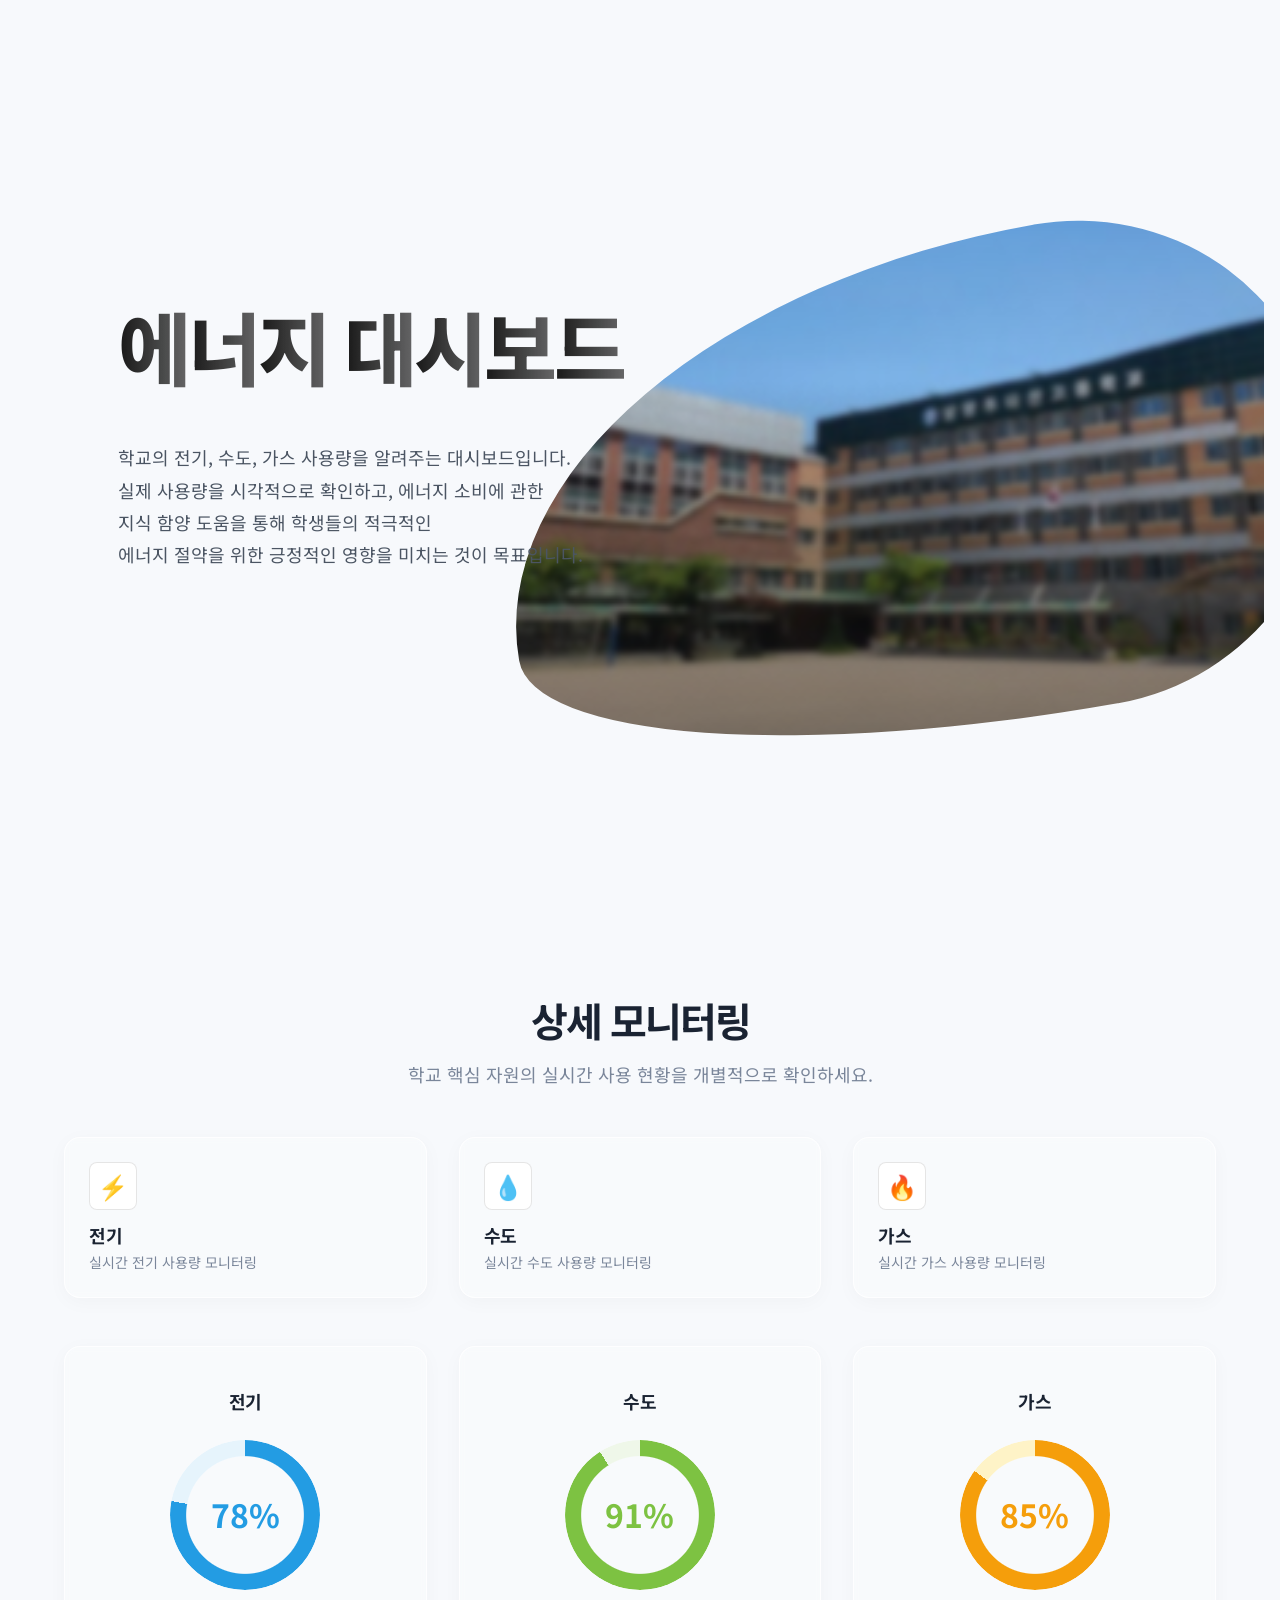
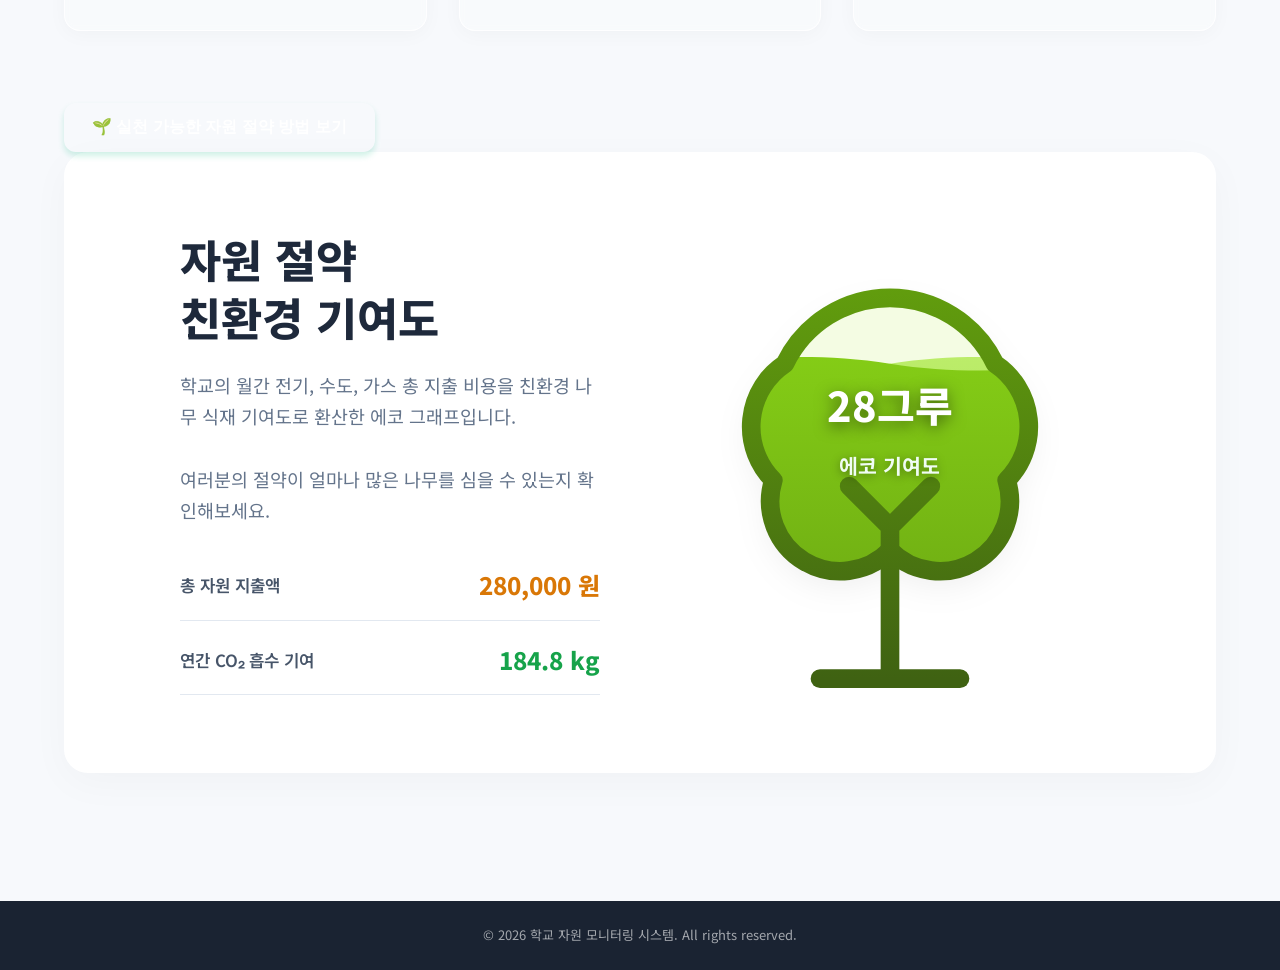
==== commit a13abd51: "index.html 업데이트 수정 띄" ====
--- a/index.html
+++ b/index.html
@@ -4,34 +4,25 @@
     <meta charset="UTF-8">
     <meta name="viewport" content="width=device-width, initial-scale=1.0">
     <title>에너지 대시보드</title>
-
-    <link rel="stylesheet" href="style.css?v=60">
+    <link rel="stylesheet" href="style.css?v=62">
 </head>
-
 <body>
-    <!-- 전역 배경 애니메이션 (Hero + 하단 섹션 통합) -->
     <div class="hero-bg" id="hero-bg"></div>
 
-    <!-- 상단 배너 -->
     <section id="hero" class="hero-new">
         <div class="hero-content">
             <h1 id="hero-title">에너지 대시보드</h1>
-            
             <p class="hero-desc">
                 학교의 전기, 수도, 가스 사용량을 알려주는 대시보드입니다.<br>
                 실제 사용량을 시각적으로 확인하고, 에너지 소비에 관한<br>
                 지식 함양 도움을 통해 학생들의 적극적인<br>
-                에너지 절약을 위한 긍정적인 영향을<br>
-                미치는 것이 목표입니다.
+                에너지 절약을 위한 긍정적인 영향을 미치는 것이 목표입니다.
             </p>
         </div>
-        <!-- 우측 반원 이미지 -->
         <div class="hero-image-halfcircle"></div>
     </section>
 
     <div class="container">
-
-        <!-- 기능 카드 섹션 (FeatureGrid 스타일) -->
         <section class="feature-section">
             <div class="feature-header">
                 <h2>상세 모니터링</h2>
@@ -62,47 +53,43 @@
             </div>
         </section>
 
-        <!-- 원형 그래프 -->
         <section class="analysis-section">
-
             <div class="progress-wrapper">
-
                 <div class="progress-card">
                     <div class="progress-title">전기</div>
                     <div class="circle blue">
                         <span>78%</span>
                     </div>
                 </div>
-
                 <div class="progress-card">
                     <div class="progress-title">수도</div>
                     <div class="circle green">
                         <span>91%</span>
                     </div>
                 </div>
-
                 <div class="progress-card">
                     <div class="progress-title">가스</div>
                     <div class="circle orange">
                         <span>85%</span>
                     </div>
                 </div>
-
-            </div>
-
+            </div>
         </section>
 
-        <!-- 에코 트리 모니터링 섹션 -->
+        <div class="action-area">
+            <button class="btn-primary" onclick="location.href='saving-tips.html'">
+                🌱 실천 가능한 자원 절약 방법 보기
+            </button>
+        </div>
+
         <section class="eco-tree-section">
             <div class="eco-tree-layout">
-                <!-- 왼쪽: 제목 및 글씨 -->
                 <div class="eco-tree-text-area">
                     <h2>자원 절약<br>친환경 기여도</h2>
                     <p class="description">
                         학교의 월간 전기, 수도, 가스 총 지출 비용을 
                         친환경 나무 식재 기여도로 환산한 에코 그래프입니다.<br><br>
-                        여러분의 절약이 얼마나 많은 나무를 
-                        심을 수 있는지 확인해보세요.
+                        여러분의 절약이 얼마나 많은 나무를 심을 수 있는지 확인해보세요.
                     </p>
                     <div class="eco-stats">
                         <div class="stat-box">
@@ -116,7 +103,6 @@
                     </div>
                 </div>
 
-                <!-- 오른쪽: 나무 그래프 -->
                 <div class="eco-tree-graphic-area">
                     <svg id="single-tree-svg" viewBox="70 60 360 430" preserveAspectRatio="xMidYMid meet" xmlns="http://www.w3.org/2000/svg">
                         <defs>
@@ -128,58 +114,36 @@
                                 <stop offset="0%" stop-color="#a3e635" />
                                 <stop offset="100%" stop-color="#65a30d" />
                             </linearGradient>
-
                             <linearGradient id="outlineGrad" x1="0" y1="90" x2="0" y2="460" gradientUnits="userSpaceOnUse">
                                 <stop offset="0%" stop-color="#65a30d" />
                                 <stop offset="100%" stop-color="#3f6212" />
                             </linearGradient>
-
                             <clipPath id="clip-canopy">
                                 <path d="M 250,350 A 60 60 0 0 1 150,290 A 65 65 0 0 1 160,190 A 100 100 0 0 1 340,190 A 65 65 0 0 1 350,290 A 60 60 0 0 1 250,350 Z" />
                             </clipPath>
-
                             <filter id="softShadow" x="-20%" y="-20%" width="140%" height="140%">
                                 <feDropShadow dx="0" dy="10" stdDeviation="15" flood-color="#000" flood-opacity="0.08" />
                             </filter>
                         </defs>
-
-                        <!-- Canopy Background -->
                         <path d="M 250,350 A 60 60 0 0 1 150,290 A 65 65 0 0 1 160,190 A 100 100 0 0 1 340,190 A 65 65 0 0 1 350,290 A 60 60 0 0 1 250,350 Z" fill="#ffffff" filter="url(#softShadow)" />
-
-                        <!-- Liquid Fill Area -->
                         <g clip-path="url(#clip-canopy)">
-                            <!-- Inner soft background -->
                             <rect x="0" y="0" width="500" height="550" fill="#f4fce3" />
-                            
-                            <!-- Wave container -->
                             <g class="wave-container" transform="translate(0, 190)">
-                                <!-- Wave Back -->
                                 <path class="wave-path wave-back" d="M -100,0 C 25,-20 125,20 250,0 C 375,-20 475,20 600,0 C 725,-20 825,20 950,0 V 550 H -100 Z" fill="url(#liquidGradBack)" opacity="0.7" />
-                                <!-- Wave Front -->
                                 <path class="wave-path wave-front" d="M -100,0 C 25,20 125,-20 250,0 C 375,20 475,-20 600,0 C 725,-20 825,20 950,0 V 550 H -100 Z" fill="url(#liquidGrad)" />
                             </g>
                         </g>
-
-                        <!-- Base -->
                         <path d="M 190,460 L 310,460" fill="none" stroke="url(#outlineGrad)" stroke-width="16" stroke-linecap="round" />
-                        
-                        <!-- Trunk and Branches (Shortened) -->
                         <path d="M 250,460 L 250,330 L 215,295 M 250,330 L 285,295" fill="none" stroke="url(#outlineGrad)" stroke-width="16" stroke-linecap="round" stroke-linejoin="round" />
-
-                        <!-- Canopy Border -->
                         <path d="M 250,350 A 60 60 0 0 1 150,290 A 65 65 0 0 1 160,190 A 100 100 0 0 1 340,190 A 65 65 0 0 1 350,290 A 60 60 0 0 1 250,350 Z" fill="none" stroke="url(#outlineGrad)" stroke-width="16" stroke-linecap="round" stroke-linejoin="round" />
-
-                        <!-- Text inside Canopy -->
                         <text x="250" y="240" class="tree-text-num" text-anchor="middle">28그루</text>
                         <text x="250" y="285" class="tree-text-desc" text-anchor="middle">에코 기여도</text>
                     </svg>
                 </div>
             </div>
         </section>
-
     </div>
 
-    <!-- 푸터 -->
     <footer>
         <p>© 2026 학교 자원 모니터링 시스템. All rights reserved.</p>
     </footer>
@@ -191,19 +155,17 @@
                 const svg = document.createElementNS(svgNS, "svg");
                 svg.setAttribute("viewBox", "0 0 696 316");
                 svg.setAttribute("fill", "none");
-                svg.setAttribute("overflow", "visible"); /* viewBox 밖으로 선이 이어지도록 추가 */
+                svg.setAttribute("overflow", "visible");
                 svg.classList.add("hero-svg");
                 
                 for (let i = 0; i < 25; i++) {
-                    const idx = i * 1.4; // 선 간격을 적절히 조절
+                    const idx = i * 1.4;
                     const path = document.createElementNS(svgNS, "path");
                     const d = `M-${380 - idx * 5 * position} -${189 + idx * 6}C-${380 - idx * 5 * position} -${189 + idx * 6} -${312 - idx * 5 * position} ${216 - idx * 6} ${152 - idx * 5 * position} ${343 - idx * 6}C${616 - idx * 5 * position} ${470 - idx * 6} ${684 - idx * 5 * position} ${875 - idx * 6} ${684 - idx * 5 * position} ${875 - idx * 6}`;
                     
                     path.setAttribute("d", d);
                     path.setAttribute("stroke", "currentColor");
                     path.setAttribute("stroke-width", 0.5 + idx * 0.03);
-                    // 밑에 깔리는 선(i가 작음)일수록 진하게(0.37), 
-                    // 위에 덮이는 바깥쪽 선(i가 큼)일수록 연하게(0.02) 처리
                     path.setAttribute("stroke-opacity", 0.02 + Math.pow((24 - i) / 24, 2) * 0.35);
                     svg.appendChild(path);
                 }
@@ -257,7 +219,6 @@
                 });
             }
 
-            // 그리드 전체 마우스 추적 (배경 후광 효과용)
             const featureGrid = document.querySelector(".feature-grid");
             if (featureGrid) {
                 document.addEventListener("mousemove", e => {
@@ -271,4 +232,4 @@
         });
     </script>
 </body>
-</html>+</html>
--- a/style.css
+++ b/style.css
@@ -214,6 +214,28 @@
     transform: translateX(6px);
 }
 
+/* 버튼 스타일 */
+.btn-primary {
+    background-color: var(--primary);
+    color: white;
+    border: none;
+    padding: 14px 28px;
+    font-size: 1rem;
+    font-weight: 600;
+    border-radius: 12px;
+    cursor: pointer;
+    margin-top: 24px;
+    transition: all 0.3s ease;
+    box-shadow: 0 4px 6px rgba(16, 185, 129, 0.2);
+}
+
+.btn-primary:hover {
+    background-color: var(--primary-dark);
+    transform: translateY(-2px);
+    box-shadow: 0 6px 12px rgba(16, 185, 129, 0.3);
+}
+
+
 /* ===================================
    컨테이너
    =================================== */
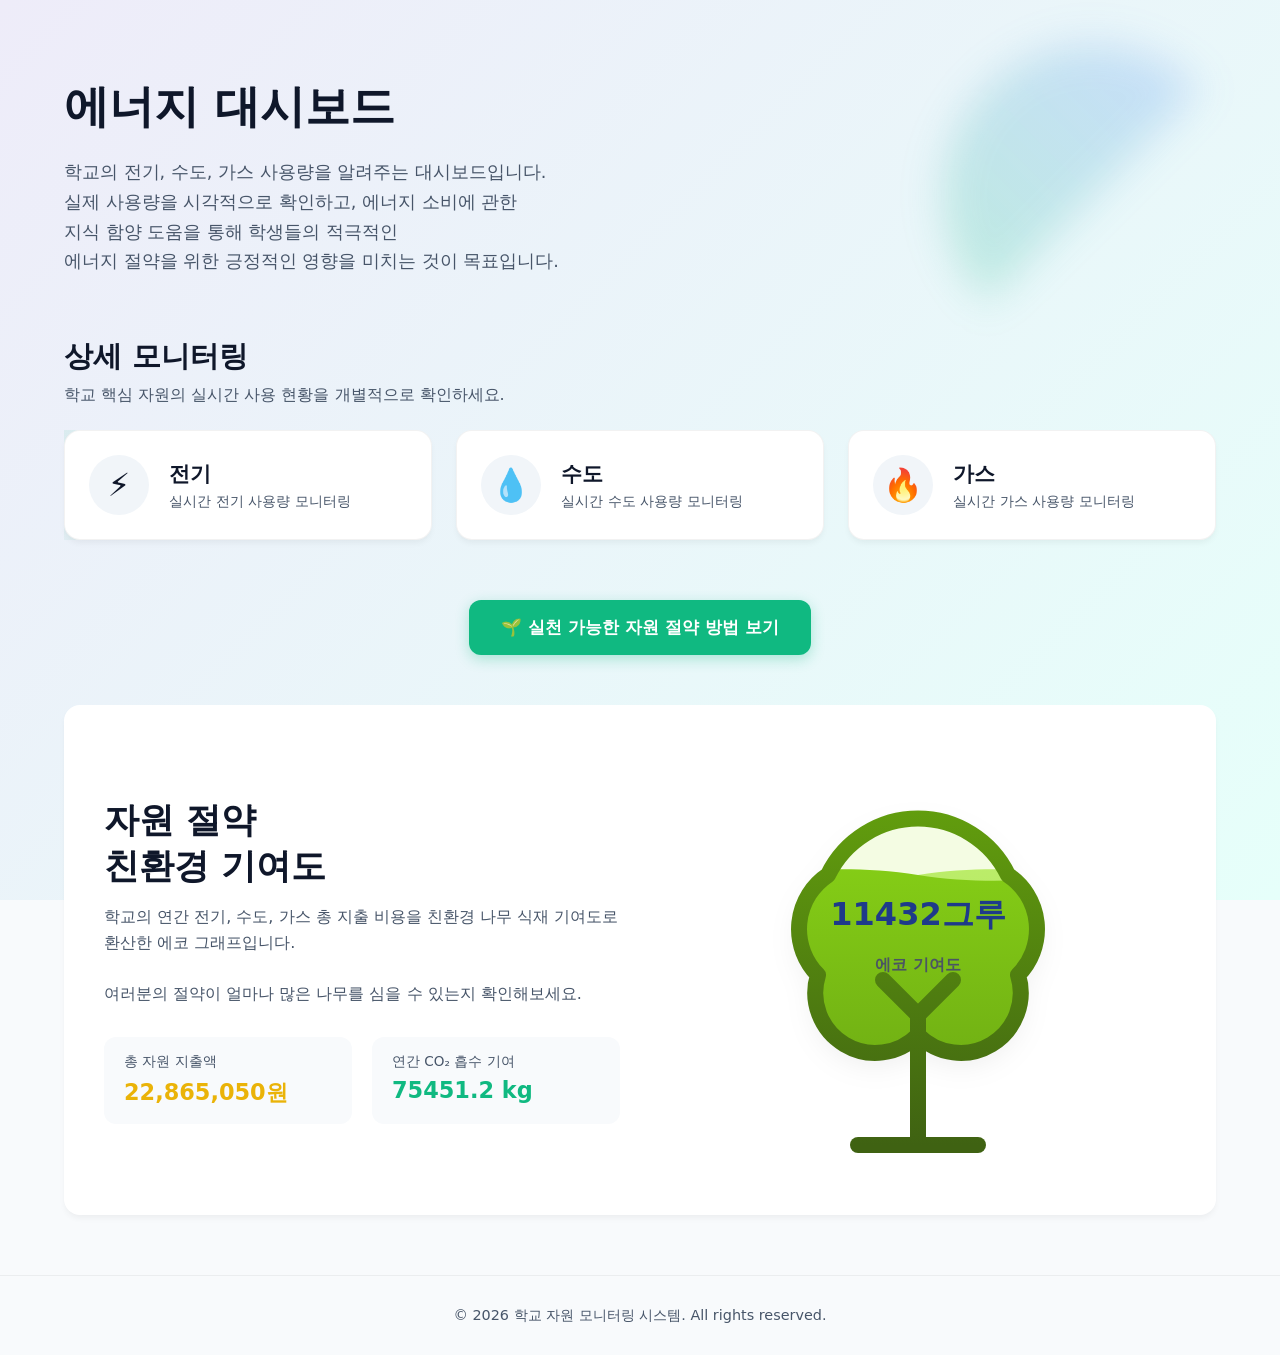
==== commit 487eb4e4: "suen x ut" ====
--- a/index.html
+++ b/index.html
@@ -53,28 +53,7 @@
             </div>
         </section>
 
-        <section class="analysis-section">
-            <div class="progress-wrapper">
-                <div class="progress-card">
-                    <div class="progress-title">전기</div>
-                    <div class="circle blue">
-                        <span>78%</span>
-                    </div>
-                </div>
-                <div class="progress-card">
-                    <div class="progress-title">수도</div>
-                    <div class="circle green">
-                        <span>91%</span>
-                    </div>
-                </div>
-                <div class="progress-card">
-                    <div class="progress-title">가스</div>
-                    <div class="circle orange">
-                        <span>85%</span>
-                    </div>
-                </div>
-            </div>
-        </section>
+
 
         <div class="action-area">
             <button class="btn-primary" onclick="location.href='saving-tips.html'">
@@ -87,18 +66,18 @@
                 <div class="eco-tree-text-area">
                     <h2>자원 절약<br>친환경 기여도</h2>
                     <p class="description">
-                        학교의 월간 전기, 수도, 가스 총 지출 비용을 
+                        학교의 연간 전기, 수도, 가스 총 지출 비용을 
                         친환경 나무 식재 기여도로 환산한 에코 그래프입니다.<br><br>
                         여러분의 절약이 얼마나 많은 나무를 심을 수 있는지 확인해보세요.
                     </p>
                     <div class="eco-stats">
                         <div class="stat-box">
                             <span class="stat-label">총 자원 지출액</span>
-                            <span class="stat-value highlight-yellow">280,000 원</span>
+                            <span class="stat-value highlight-yellow">22,865,050원</span>
                         </div>
                         <div class="stat-box">
                             <span class="stat-label">연간 CO₂ 흡수 기여</span>
-                            <span class="stat-value highlight-green">184.8 kg</span>
+                            <span class="stat-value highlight-green">75451.2 kg</span>
                         </div>
                     </div>
                 </div>
@@ -136,7 +115,7 @@
                         <path d="M 190,460 L 310,460" fill="none" stroke="url(#outlineGrad)" stroke-width="16" stroke-linecap="round" />
                         <path d="M 250,460 L 250,330 L 215,295 M 250,330 L 285,295" fill="none" stroke="url(#outlineGrad)" stroke-width="16" stroke-linecap="round" stroke-linejoin="round" />
                         <path d="M 250,350 A 60 60 0 0 1 150,290 A 65 65 0 0 1 160,190 A 100 100 0 0 1 340,190 A 65 65 0 0 1 350,290 A 60 60 0 0 1 250,350 Z" fill="none" stroke="url(#outlineGrad)" stroke-width="16" stroke-linecap="round" stroke-linejoin="round" />
-                        <text x="250" y="240" class="tree-text-num" text-anchor="middle">28그루</text>
+                        <text x="250" y="240" class="tree-text-num" text-anchor="middle">11432그루</text>
                         <text x="250" y="285" class="tree-text-desc" text-anchor="middle">에코 기여도</text>
                     </svg>
                 </div>
@@ -164,7 +143,7 @@
                     const d = `M-${380 - idx * 5 * position} -${189 + idx * 6}C-${380 - idx * 5 * position} -${189 + idx * 6} -${312 - idx * 5 * position} ${216 - idx * 6} ${152 - idx * 5 * position} ${343 - idx * 6}C${616 - idx * 5 * position} ${470 - idx * 6} ${684 - idx * 5 * position} ${875 - idx * 6} ${684 - idx * 5 * position} ${875 - idx * 6}`;
                     
                     path.setAttribute("d", d);
-                    path.setAttribute("stroke", "currentColor");
+                    path.setAttribute("stroke", "#166534");
                     path.setAttribute("stroke-width", 0.5 + idx * 0.03);
                     path.setAttribute("stroke-opacity", 0.02 + Math.pow((24 - i) / 24, 2) * 0.35);
                     svg.appendChild(path);
--- a/style.css
+++ b/style.css
@@ -1,1009 +1,295 @@
-/* ===================================
-   학교 자원 모니터링 시스템 - 스타일시트
-   이전 대시보드 디자인 시스템 통합
-   =================================== */
-
-@import url('https://fonts.googleapis.com/css2?family=Noto+Sans+KR:wght@300;400;500;700;900&display=swap');
-
-/* --- Design Tokens (이전 대시보드 기반) --- */
+/* 글로벌 스타일 및 테마 변수 정의 */
 :root {
-    --bg-color: #f7f9fc;
+    --bg-color: #f8fafc;
+    --text-main: #0f172a;
+    --text-muted: #475569;
+    --primary: #10b981;
+    --primary-dark: #047857;
+    --electric: #3b82f6;
+    --water: #10b981;
+    --gas: #f97316;
     --card-bg: #ffffff;
-    --text-main: #1a2332;
-    --text-sub: #7a869a;
-    --blue: #239ce3;
-    --blue-light: #e6f4fc;
-    --green: #7dc242;
-    --green-light: #eff7e9;
-    --teal: #36b0a1;
-    --teal-light: #e7f6f5;
-    --orange: #f59e0b;
-    --orange-light: #fef3c7;
-    --border-radius: 16px;
-    --shadow: 0 4px 20px rgba(0, 0, 0, 0.03);
-    --shadow-hover: 0 8px 32px rgba(0, 0, 0, 0.08);
-    --transition: all 0.3s cubic-bezier(0.4, 0, 0.2, 1);
-}
-
-/* --- Reset & Base --- */
+    --radius: 16px;
+}
+
 * {
-    box-sizing: border-box;
     margin: 0;
     padding: 0;
+    box-sizing: border-box;
+    font-family: 'Pretendard', -apple-system, BlinkMacSystemFont, system-ui, Roboto, sans-serif;
 }
 
 body {
-    font-family: 'Noto Sans KR', sans-serif;
     background-color: var(--bg-color);
     color: var(--text-main);
-    line-height: 1.6;
-    -webkit-font-smoothing: antialiased;
-}
-
-/* ===================================
-   히어로 배너
-   =================================== */
-.hero-new {
-    position: relative;
-    min-height: calc(100vh - 32px);
-    width: calc(100% - 32px);
-    margin: 16px;
-    border-radius: 32px;
-    display: flex;
-    align-items: center;
-    justify-content: flex-start; /* 중앙 정렬 해제하고 왼쪽으로 완전히 밀착 */
-    overflow: hidden; /* 모서리 둥글게 자르기 */
-}
-
+    overflow-x: hidden;
+    position: relative;
+    min-height: 100vh;
+    display: flex;
+    flex-direction: column;
+}
+
+/* 전역 배경 애니메이션 (#hero-bg) */
 .hero-bg {
-    position: fixed; /* absolute에서 fixed로 변경하여 스크롤 시에도 배경 유지 */
+    position: fixed;
+    top: 0;
+    left: 0;
+    width: 100vw;
+    height: 100vh;
+    z-index: -1;
+    background: linear-gradient(135deg, #eeecf9 0%, #e6fffa 100%);
+    pointer-events: none;
+    overflow: hidden;
+}
+
+.hero-svg {
+    position: absolute;
     top: 0;
     left: 0;
     width: 100%;
-    height: 100vh;
-    pointer-events: none;
-    z-index: 0;
-}
-
-.hero-svg {
-    width: 100%;
     height: 100%;
-    color: #020617;
-    position: absolute;
-    top: 0;
-    left: 0;
-}
-
-.hero-content {
-    position: relative;
-    z-index: 10;
-    text-align: left; /* 왼쪽 정렬 */
-    padding: 0;
-    max-width: 800px;
-    margin-left: 8vw; /* 화면 왼쪽에서 적절히 띄움 (기존보다 훨씬 왼쪽) */
-}
-
-/* 오른쪽 배경 이미지 - 보내주신 이미지와 완벽하게 일치하는 비대칭 물방울 모양 */
-.hero-image-halfcircle {
-    position: absolute;
-    right: -5vw; 
-    top: 55%; 
-    width: 65vw; 
-    height: 38vw; 
-    /* 
-       [곡률 수정: 끝부분 부드럽게 라운딩]
-       - 이전 설정은 끝부분이 바늘처럼 너무 뾰족하게 만나는 구조였습니다.
-       - 가로 곡률을 70%로 낮추어(기존 85%), 왼쪽 끝이 뾰족하지 않고 신발 앞코나 조약돌처럼 부드럽고 둥글게(Round) 감싸지도록 조절했습니다.
-       - 여전히 가로/세로 합은 100%로 완벽하게 맞물리므로, 네모난 왜곡 없이 가장 아름다운 곡선이 나옵니다.
-    */
-    border-radius: 70% 30% 30% 70% / 70% 50% 50% 30%; 
-    /* 살짝 위로 들린 각도 유지 (-10도) */
-    transform: translateY(-50%) rotate(-10deg);
-    overflow: hidden; 
-    z-index: 1; 
-}
-
-/* 타원이 회전해도 사진은 똑바로 보이게 유지 */
-.hero-image-halfcircle::before {
-    content: '';
-    position: absolute;
-    /* 사진 영역을 130%로 줄여서 사진이 덜 확대되어 보이게 수정 */
-    top: -15%;
-    left: -15%;
-    width: 130%;
-    height: 130%;
-    background-image: url('school.jpg');
-    background-size: cover;
-    background-position: center;
-    /* 부모의 회전(-10도)을 상쇄 */
-    transform: rotate(10deg);
-}
-
-.hero-new h1 {
-    font-size: 5rem;
-    font-weight: 800;
-    margin-bottom: 2rem;
-    letter-spacing: -0.05em;
-    display: flex;
-    justify-content: flex-start; /* 왼쪽 정렬 */
-    flex-wrap: wrap;
-}
-
-.title-word {
-    display: inline-block;
-}
-
-.title-letter {
-    display: inline-block;
-    color: transparent;
-    background-clip: text;
-    -webkit-background-clip: text;
-    background-image: linear-gradient(to right, #171717, rgba(64, 64, 64, 0.8));
-    opacity: 0; /* Animation handles the rest */
-}
-
-.hero-desc {
-    font-size: 1.125rem;
-    color: #4b5563;
-    line-height: 1.8;
-    margin-bottom: 3rem;
-    animation: fadeInUp 2s ease-out forwards;
-    opacity: 0;
-}
-
-@keyframes fadeInUp {
-    from { opacity: 0; transform: translateY(24px); }
-    to { opacity: 1; transform: translateY(0); }
+    color: rgba(16, 185, 129, 0.15);
 }
 
 @keyframes drawPath {
     0% { stroke-dashoffset: var(--path-length); }
-    100% { stroke-dashoffset: 0; }
-}
-
-.hero-btn-container {
-    display: inline-block;
-    position: relative;
-    background: linear-gradient(to bottom, rgba(0,0,0,0.05), rgba(255,255,255,0.05));
-    padding: 1px;
-    border-radius: 1.5rem;
-    backdrop-filter: blur(16px);
-    overflow: hidden;
-    box-shadow: 0 10px 15px -3px rgba(0,0,0,0.1);
-    animation: fadeInUp 2.5s ease-out forwards;
-    opacity: 0;
-}
-
-.hero-btn {
-    border-radius: 1.45rem;
-    padding: 24px 32px;
-    font-size: 1.125rem;
-    font-weight: 600;
-    background-color: rgba(255,255,255,0.95);
-    color: #000;
-    border: 1px solid rgba(0,0,0,0.1);
+    100% { stroke-dashoffset: calc(var(--path-length) * -1); }
+}
+
+/* 상단 배너 (Hero Section) */
+#hero {
+    padding: 80px 24px 60px;
+    max-width: 1200px;
+    margin: 0 auto;
+    width: 100%;
+    display: flex;
+    justify-content: space-between;
+    align-items: center;
+    position: relative;
+}
+
+.hero-content {
+    max-width: 600px;
+    z-index: 2;
+}
+
+#hero-title {
+    font-size: 2.8rem;
+    font-weight: 800;
+    margin-bottom: 24px;
+    line-height: 1.2;
+    display: flex;
+    flex-wrap: wrap;
+}
+
+.title-word { display: inline-block; }
+.title-letter { display: inline-block; opacity: 0; transform: translateY(100px); }
+
+.hero-desc {
+    font-size: 1.1rem;
+    color: var(--text-muted);
+    line-height: 1.7;
+}
+
+.hero-image-halfcircle {
+    width: 300px;
+    height: 150px;
+    background: linear-gradient(90deg, rgba(16, 185, 129, 0.2), rgba(59, 130, 246, 0.2));
+    border-radius: 150px 150px 0 0;
+    transform: rotate(-45deg);
+    filter: blur(20px);
+    position: absolute;
+    right: 50px;
+    top: 20%;
+}
+
+/* 메인 컨테이너 및 섹션 */
+.container {
+    max-width: 1200px;
+    margin: 0 auto;
+    padding: 0 24px;
+    width: 100%;
+    flex: 1;
+}
+
+section { margin-bottom: 60px; }
+
+/* 상세 모니터링 섹션 */
+.feature-header { margin-bottom: 24px; }
+.feature-header h2 { font-size: 1.8rem; margin-bottom: 8px; }
+.feature-header p { color: var(--text-muted); }
+
+.feature-grid {
+    display: grid;
+    grid-template-columns: repeat(auto-fit, minmax(280px, 1fr));
+    gap: 24px;
+    position: relative;
+}
+
+.feature-grid::before {
+    content: '';
+    position: absolute;
+    top: 0; left: 0; right: 0; bottom: 0;
+    background: radial-gradient(400px circle at var(--mouse-x, 0) var(--mouse-y, 0), rgba(16, 185, 129, 0.08), transparent 80%);
+    z-index: 0;
+    pointer-events: none;
+}
+
+.feature-card {
+    background: var(--card-bg);
+    border: 1px solid rgba(0, 0, 0, 0.05);
+    border-radius: var(--radius);
+    padding: 24px;
+    display: flex;
+    align-items: center;
+    gap: 20px;
     cursor: pointer;
-    display: flex;
-    align-items: center;
-    transition: all 0.3s;
-}
-
-.hero-btn:hover {
-    background-color: #fff;
-    transform: translateY(-2px);
-    box-shadow: 0 4px 6px -1px rgba(0,0,0,0.1);
-}
-
-.hero-btn .btn-text {
-    opacity: 0.9;
-    transition: opacity 0.3s;
-}
-
-.hero-btn:hover .btn-text {
-    opacity: 1;
-}
-
-.hero-btn .btn-arrow {
-    margin-left: 12px;
-    opacity: 0.7;
-    transition: all 0.3s;
-}
-
-.hero-btn:hover .btn-arrow {
-    opacity: 1;
-    transform: translateX(6px);
-}
-
-/* 버튼 스타일 */
+    transition: transform 0.3s ease, box-shadow 0.3s ease;
+    position: relative;
+    z-index: 1;
+    box-shadow: 0 4px 6px -1px rgba(0, 0, 0, 0.05);
+}
+
+.feature-card:hover {
+    transform: translateY(-5px);
+    box-shadow: 0 12px 20px -3px rgba(0, 0, 0, 0.1);
+}
+
+.feature-icon-wrapper {
+    font-size: 2rem;
+    width: 60px;
+    height: 60px;
+    background: #f1f5f9;
+    border-radius: 50%;
+    display: flex;
+    align-items: center;
+    justify-content: center;
+}
+
+.feature-text h3 { font-size: 1.3rem; margin-bottom: 4px; }
+.feature-text p { font-size: 0.9rem; color: var(--text-muted); }
+
+/* 원형 그래프 섹션 */
+.progress-wrapper {
+    display: grid;
+    grid-template-columns: repeat(auto-fit, minmax(200px, 1fr));
+    gap: 24px;
+}
+
+.progress-card {
+    background: var(--card-bg);
+    border-radius: var(--radius);
+    padding: 30px;
+    text-align: center;
+    box-shadow: 0 4px 6px -1px rgba(0, 0, 0, 0.05);
+}
+
+.progress-title { font-size: 1.1rem; font-weight: 600; margin-bottom: 20px; }
+
+.circle {
+    width: 120px;
+    height: 120px;
+    border-radius: 50%;
+    margin: 0 auto;
+    display: flex;
+    align-items: center;
+    justify-content: center;
+    font-size: 1.5rem;
+    font-weight: 700;
+    position: relative;
+    background: #f1f5f9;
+}
+
+.circle::before {
+    content: '';
+    position: absolute;
+    top: 5px; left: 5px; right: 5px; bottom: 5px;
+    background: var(--card-bg);
+    border-radius: 50%;
+    z-index: 1;
+}
+
+.circle span { position: relative; z-index: 2; }
+.circle.blue { background: conic-gradient(var(--electric) 78%, #e2e8f0 78%); color: var(--electric); }
+.circle.green { background: conic-gradient(var(--water) 91%, #e2e8f0 91%); color: var(--water); }
+.circle.orange { background: conic-gradient(var(--gas) 85%, #e2e8f0 85%); color: var(--gas); }
+
+/* ✅ 새로 추가된 중간 자원절약 버튼 레이아웃 및 스타일 */
+.action-area {
+    text-align: center;
+    margin: 10px 0 50px 0;
+}
+
 .btn-primary {
     background-color: var(--primary);
-    color: white;
+    color: #ffffff;
     border: none;
-    padding: 14px 28px;
-    font-size: 1rem;
+    padding: 16px 32px;
+    font-size: 1.05rem;
     font-weight: 600;
     border-radius: 12px;
     cursor: pointer;
-    margin-top: 24px;
-    transition: all 0.3s ease;
-    box-shadow: 0 4px 6px rgba(16, 185, 129, 0.2);
+    box-shadow: 0 4px 14px rgba(16, 185, 129, 0.3);
+    transition: all 0.25s ease;
+    display: inline-flex;
+    align-items: center;
+    gap: 8px;
 }
 
 .btn-primary:hover {
     background-color: var(--primary-dark);
-    transform: translateY(-2px);
-    box-shadow: 0 6px 12px rgba(16, 185, 129, 0.3);
-}
-
-
-/* ===================================
-   컨테이너
-   =================================== */
-.container {
-    max-width: 1200px;
-    margin: 0 auto;
-    padding: 48px 24px;
-    position: relative;
-    z-index: 1;
-}
-
-/* ===================================
-   원형 프로그레스 차트 섹션
-   =================================== */
-.analysis-section {
-    margin-bottom: 48px;
-}
-
-.progress-wrapper {
-    display: grid;
-    grid-template-columns: repeat(3, 1fr);
-    gap: 32px;
-}
-
-.progress-card {
-    background-color: rgba(255, 255, 255, 0.2);
-    border-radius: var(--border-radius);
-    padding: 40px 24px;
-    box-shadow: var(--shadow);
-    display: flex;
-    flex-direction: column;
-    align-items: center;
-    gap: 24px;
-    transition: var(--transition);
-    border: 1px solid rgba(255, 255, 255, 0.8);
-    backdrop-filter: blur(4px); /* 아주 살짝의 블러만 적용 */
-    -webkit-backdrop-filter: blur(4px);
-}
-
-.progress-card:hover {
-    box-shadow: var(--shadow-hover);
-    transform: translateY(-4px);
-    background-color: rgba(255, 255, 255, 0.4);
-}
-
-.progress-title {
-    font-size: 18px;
-    font-weight: 700;
-    color: var(--text-main);
-    letter-spacing: -0.3px;
-}
-
-/* --- 원형 프로그레스 (conic-gradient) --- */
-.circle {
-    position: relative;
-    width: 150px;
-    height: 150px;
-    display: flex;
-    justify-content: center;
-    align-items: center;
-    transition: var(--transition);
-}
-
-.circle::before {
-    content: '';
-    position: absolute;
-    inset: 0;
-    border-radius: 50%;
-    -webkit-mask: radial-gradient(transparent 55%, black 56%);
-    mask: radial-gradient(transparent 55%, black 56%);
-    z-index: 1;
-}
-
-.circle span {
-    position: relative;
-    z-index: 2;
-    font-size: 32px;
-    font-weight: 700;
-}
-
-/* 전기 - 78% (파란색) */
-.circle.blue::before {
-    background: conic-gradient(
-        var(--blue) 0deg,
-        var(--blue) 280.8deg,     /* 360 × 0.78 */
-        var(--blue-light) 280.8deg,
-        var(--blue-light) 360deg
-    );
-}
-
-.circle.blue span {
-    color: var(--blue);
-}
-
-/* 수도 - 91% (초록색) */
-.circle.green::before {
-    background: conic-gradient(
-        var(--green) 0deg,
-        var(--green) 327.6deg,    /* 360 × 0.91 */
-        var(--green-light) 327.6deg,
-        var(--green-light) 360deg
-    );
-}
-
-.circle.green span {
-    color: var(--green);
-}
-
-/* 가스 - 85% (주황색) */
-.circle.orange::before {
-    background: conic-gradient(
-        var(--orange) 0deg,
-        var(--orange) 306deg,     /* 360 × 0.85 */
-        var(--orange-light) 306deg,
-        var(--orange-light) 360deg
-    );
-}
-
-.circle.orange span {
-    color: var(--orange);
-}
-
-/* ===================================
-   상세 모니터링 기능 섹션 (FeatureGrid 스타일)
-   =================================== */
-.feature-section {
-    width: 100%;
-    padding: 48px 0;
-}
-
-.feature-header {
-    max-width: 768px;
-    margin: 0 auto 48px auto;
+    transform: translateY(-3px);
+    box-shadow: 0 8px 20px rgba(16, 185, 129, 0.4);
+}
+
+/* 에코 트리 모니터링 섹션 */
+.eco-tree-section {
+    background: var(--card-bg);
+    border-radius: var(--radius);
+    padding: 40px;
+    box-shadow: 0 4px 6px -1px rgba(0, 0, 0, 0.05);
+}
+
+.eco-tree-layout { display: flex; flex-wrap: wrap; gap: 40px; align-items: center; }
+.eco-tree-text-area { flex: 1; min-width: 300px; }
+.eco-tree-text-area h2 { font-size: 2.2rem; line-height: 1.3; margin-bottom: 16px; }
+.eco-tree-text-area .description { color: var(--text-muted); line-height: 1.6; margin-bottom: 30px; }
+.eco-stats { display: flex; gap: 20px; }
+.stat-box { background: #f8fafc; padding: 16px 20px; border-radius: 12px; flex: 1; }
+.stat-label { display: block; font-size: 0.85rem; color: var(--text-muted); margin-bottom: 6px; }
+.stat-value { font-size: 1.4rem; font-weight: 700; }
+.highlight-yellow { color: #eab308; }
+.highlight-green { color: var(--primary); }
+
+.eco-tree-graphic-area { flex: 1; min-width: 300px; display: flex; justify-content: center; }
+#single-tree-svg { width: 100%; max-width: 360px; height: auto; }
+.tree-text-num { font-size: 32px; font-weight: 800; fill: #1e3a8a; }
+.tree-text-desc { font-size: 16px; font-weight: 600; fill: #4b5563; }
+
+/* SVG 웨이브 애니메이션 */
+.wave-container { animation: waveFloat 4s ease-in-out infinite alternate; }
+.wave-front { animation: waveMoveFront 6s linear infinite; }
+.wave-back { animation: waveMoveBack 8s linear infinite; }
+
+@keyframes waveMoveFront { 0% { transform: translateX(0); } 100% { transform: translateX(-350px); } }
+@keyframes waveMoveBack { 0% { transform: translateX(0); } 100% { transform: translateX(350px); } }
+@keyframes waveFloat { 0% { transform: translateY(195px); } 100% { transform: translateY(185px); } }
+
+/* 푸터 */
+footer {
     text-align: center;
-    padding: 0 24px;
-}
-
-.feature-header h2 {
-    font-size: 2.5rem;
-    font-weight: 700;
-    letter-spacing: -0.05em;
-    color: var(--text-main);
-    line-height: 1.2;
-}
-
-.feature-header p {
-    margin-top: 16px;
-    font-size: 1.125rem;
-    color: var(--text-sub);
-}
-
-.feature-grid {
-    display: grid;
-    grid-template-columns: 1fr;
-    gap: 32px;
-    position: relative;
-    z-index: 0;
-}
-
-@media (min-width: 768px) {
-    .feature-grid { grid-template-columns: repeat(2, 1fr); }
-}
-
-@media (min-width: 1024px) {
-    .feature-grid { grid-template-columns: repeat(3, 1fr); }
-}
-
-.feature-card {
-    position: relative;
-    display: flex;
-    flex-direction: column;
-    align-items: flex-start;
-    gap: 16px;
-    padding: 24px;
-    border-radius: var(--border-radius);
-    border: 1px solid rgba(255, 255, 255, 0.8);
-    background-color: rgba(255, 255, 255, 0.2);
-    box-shadow: var(--shadow);
-    backdrop-filter: blur(4px);
-    -webkit-backdrop-filter: blur(4px);
-    transition: var(--transition);
-    cursor: pointer;
-    text-decoration: none;
-    color: inherit;
-    z-index: 1;
-}
-
-.feature-card:hover {
-    transform: translateY(-4px);
-    box-shadow: var(--shadow-hover);
-    background-color: rgba(255, 255, 255, 0.4);
-}
-
-/* 내부 요소들이 확실히 위로 오도록 */
-.feature-card > * {
-    position: relative;
-    z-index: 2;
-}
-
-/* 다크모드 대응(만약 프로젝트에 다크모드가 있다면) */
-@media (prefers-color-scheme: dark) {
-    .feature-card {
-        border-color: rgba(255, 255, 255, 0.2);
-        background-color: rgba(255, 255, 255, 0.12);
-    }
-    .feature-card:hover {
-        border-color: rgba(255, 255, 255, 0.35);
-        background-color: rgba(255, 255, 255, 0.2);
-    }
-}
-
-.feature-icon-wrapper {
-    display: flex;
-    height: 48px;
-    width: 48px;
-    align-items: center;
-    justify-content: center;
-    border-radius: 0.5rem;
-    border: 1px solid rgba(0, 0, 0, 0.1);
-    background-color: var(--card-bg);
-    color: var(--text-main);
-    font-size: 24px;
-}
-
-@media (prefers-color-scheme: dark) {
-    .feature-icon-wrapper {
-        border-color: rgba(255, 255, 255, 0.1);
-    }
-}
-
-.feature-text {
-    display: flex;
-    flex-direction: column;
-    align-items: flex-start;
-    text-align: left;
-}
-
-.feature-text h3 {
-    font-size: 1.125rem;
-    font-weight: 700;
-    line-height: 1;
-    letter-spacing: -0.025em;
-    color: var(--text-main);
-    margin-bottom: 8px;
-}
-
-.feature-text p {
-    font-size: 0.875rem;
-    color: var(--text-sub);
-    line-height: 1.5;
-    margin: 0;
-}
-
-/* ===================================
-   대시보드 페이지 공통 (서브페이지)
-   =================================== */
-.dashboard-container {
-    max-width: 1200px;
-    margin: 0 auto;
-    padding: 40px 24px;
-}
-
-.page-header {
-    margin-bottom: 32px;
-    display: flex;
-    justify-content: space-between;
-    align-items: center;
-}
-
-.page-header h1 {
-    font-size: 32px;
-    font-weight: 700;
-    color: #111827;
-}
-
-.page-header p {
-    font-size: 16px;
-    color: var(--text-sub);
-}
-
-.back-btn {
-    display: inline-flex;
-    align-items: center;
-    gap: 8px;
-    padding: 10px 20px;
-    border-radius: 12px;
-    background-color: var(--card-bg);
-    color: var(--text-main);
-    text-decoration: none;
-    font-size: 14px;
-    font-weight: 500;
-    box-shadow: var(--shadow);
-    transition: var(--transition);
-}
-
-.back-btn:hover {
-    box-shadow: var(--shadow-hover);
-    transform: translateY(-2px);
-}
-
-/* 상단 요약 카드 (대시보드) */
-.top-cards {
-    display: grid;
-    grid-template-columns: repeat(3, 1fr);
-    gap: 24px;
-    margin-bottom: 24px;
-}
-
-.card {
-    background-color: var(--card-bg);
-    border-radius: var(--border-radius);
-    padding: 24px;
-    box-shadow: var(--shadow);
-    display: flex;
-    align-items: center;
-    transition: var(--transition);
-}
-
-.card:hover {
-    box-shadow: var(--shadow-hover);
-    transform: translateY(-2px);
-}
-
-.icon-box {
-    width: 60px;
-    height: 60px;
-    border-radius: 50%;
-    display: flex;
-    justify-content: center;
-    align-items: center;
-    font-size: 24px;
-    margin-right: 20px;
-    flex-shrink: 0;
-}
-
-.icon-box.blue { background-color: var(--blue-light); color: var(--blue); }
-.icon-box.green { background-color: var(--green-light); color: var(--green); }
-.icon-box.teal { background-color: var(--teal-light); color: var(--teal); }
-.icon-box.orange { background-color: var(--orange-light); color: var(--orange); }
-
-.card-info h3 {
-    font-size: 14px;
-    font-weight: 500;
-    margin-bottom: 8px;
-    color: var(--text-sub);
-}
-
-.card-info .value {
-    font-size: 36px;
-    font-weight: 700;
-    line-height: 1;
-    margin-bottom: 10px;
-}
-
-.card-info .value span {
-    font-size: 18px;
-    font-weight: 500;
-}
-
-.value.blue-text { color: var(--blue); }
-.value.green-text { color: var(--green); }
-.value.teal-text { color: var(--teal); }
-.value.orange-text { color: var(--orange); }
-
-.card-info .sub-text {
-    font-size: 13px;
-    display: flex;
-    align-items: center;
-    gap: 6px;
-}
-
-.sub-text.blue-text { color: var(--blue); }
-.sub-text.green-text { color: var(--green); }
-.sub-text.orange-text { color: var(--orange); }
-.sub-text.gray-text { color: var(--text-sub); }
-
-.dot {
-    width: 8px;
-    height: 8px;
-    border-radius: 50%;
-    display: inline-block;
-}
-
-.dot.green { background-color: var(--green); }
-.dot.blue { background-color: var(--blue); }
-.dot.orange { background-color: var(--orange); }
-
-/* 차트 영역 */
-.bottom-sections {
-    display: grid;
-    grid-template-columns: 1fr 1.5fr;
-    gap: 24px;
-}
-
-.chart-card {
-    background-color: var(--card-bg);
-    border-radius: var(--border-radius);
-    padding: 24px;
-    box-shadow: var(--shadow);
-    display: flex;
-    flex-direction: column;
-}
-
-.chart-card h3 {
-    font-size: 18px;
-    margin-bottom: 30px;
-}
-
-/* 도넛 차트 */
-.donut-container {
-    display: flex;
-    justify-content: space-around;
-    align-items: center;
-    flex: 1;
-}
-
-.donut-item {
-    text-align: center;
-    position: relative;
-}
-
-.donut-item h4 {
-    font-size: 16px;
-    font-weight: 500;
-    margin-bottom: 20px;
-}
-
-.chart-wrapper {
-    position: relative;
-    width: 160px;
-    height: 160px;
-    margin: 0 auto;
-}
-
-.center-text {
-    position: absolute;
-    top: 50%;
-    left: 50%;
-    transform: translate(-50%, -50%);
-    display: flex;
-    flex-direction: column;
-    align-items: center;
-    pointer-events: none;
-}
-
-.center-text strong {
-    font-size: 28px;
-    font-weight: 700;
-    color: #111827;
-}
-
-.center-text span {
-    font-size: 12px;
-    color: var(--text-sub);
-    margin-top: 4px;
-}
-
-/* 라인 차트 */
-.line-charts {
-    display: flex;
-    flex-direction: column;
-    gap: 24px;
-}
-
-.line-chart-box {
-    background-color: var(--card-bg);
-    border-radius: var(--border-radius);
-    padding: 24px;
-    box-shadow: var(--shadow);
-    position: relative;
-}
-
-.line-header {
-    display: flex;
-    justify-content: space-between;
-    align-items: center;
-    margin-bottom: 20px;
-}
-
-.line-header h3 {
-    font-size: 16px;
-    margin: 0;
-}
-
-.line-header h3 span {
-    font-size: 12px;
-    color: var(--text-sub);
-    font-weight: 400;
-}
-
-.badge {
-    background-color: #f3f4f6;
-    padding: 6px 12px;
-    border-radius: 20px;
-    font-size: 12px;
-    font-weight: 500;
-    display: flex;
-    align-items: center;
-    gap: 6px;
-}
-
-.canvas-container {
-    height: 180px;
-    width: 100%;
-}
-
-/* 단일 차트 (전체 너비) */
-.full-chart {
-    grid-template-columns: 1fr;
-}
-
-.full-chart .chart-card {
-    min-height: 300px;
-}
-
-/* ===================================
-   푸터
-   =================================== */
-footer {
-    background-color: #1a2332;
-    color: rgba(255, 255, 255, 0.6);
-    text-align: center;
-    padding: 24px;
-    font-size: 13px;
-}
-
-/* ===================================
-   반응형 디자인
-   =================================== */
-@media (max-width: 992px) {
-    .hero-overlay h1 {
-        font-size: 36px;
-    }
-
-    .progress-wrapper,
-    .card-grid,
-    .top-cards {
-        grid-template-columns: repeat(2, 1fr);
-    }
-
-    .bottom-sections {
-        grid-template-columns: 1fr;
-    }
-}
-
-@media (max-width: 600px) {
-    .hero {
-        height: 300px;
-    }
-
-    .hero-overlay h1 {
-        font-size: 28px;
-    }
-
-    .hero-overlay p {
-        font-size: 15px;
-    }
-
-    .progress-wrapper,
-    .card-grid,
-    .top-cards {
-        grid-template-columns: 1fr;
-    }
-
-    .container,
-    .dashboard-container {
-        padding: 24px 16px;
-    }
-}
-/* ==========================
-   에코 트리 섹션 (2단 레이아웃)
-========================== */
-
-.eco-tree-section {
-    margin-bottom: 80px;
-    animation: fadeIn 0.8s ease-out;
-}
-
-.eco-tree-layout {
-    display: flex;
-    align-items: center;
-    justify-content: center;
-    gap: 80px;
-    background: #ffffff;
-    padding: 60px 80px;
-    border-radius: 24px;
-    box-shadow: 0 10px 40px rgba(0,0,0,0.03);
-    max-width: 100%;
-    margin: 0 auto;
-    width: 100%;
-}
-
-/* 왼쪽 텍스트 영역 */
-.eco-tree-text-area {
-    width: 420px;
-    flex-shrink: 0;
-}
-
-.eco-tree-text-area h2 {
-    font-size: 2.8rem;
-    font-weight: 800;
-    color: #1e293b;
-    margin-bottom: 24px;
-    line-height: 1.3;
-}
-
-.eco-tree-text-area .description {
-    font-size: 1.15rem;
-    color: #64748b;
-    line-height: 1.7;
-    margin-bottom: 40px;
-}
-
-/* 통계 텍스트 박스 */
-.eco-stats {
-    display: flex;
-    flex-direction: column;
-    gap: 20px;
-}
-
-.stat-box {
-    display: flex;
-    justify-content: space-between;
-    align-items: center;
-    padding-bottom: 15px;
-    border-bottom: 1px solid #e2e8f0;
-}
-
-.stat-label {
-    font-size: 1.05rem;
-    color: #475569;
-    font-weight: 600;
-}
-
-.stat-value {
-    font-size: 1.5rem;
-    font-weight: 800;
-}
-
-.highlight-yellow {
-    color: #d97706;
-}
-
-.highlight-green {
-    color: #16a34a;
-}
-
-/* 오른쪽 그래프 영역 */
-.eco-tree-graphic-area {
-    width: 420px;
-    flex-shrink: 0;
-    display: flex;
-    justify-content: center;
-    align-items: center;
-}
-
-#single-tree-svg {
-    width: 100%;
-    max-width: 420px;
-    margin: 0 auto;
-    height: auto;
-    display: block;
-}
-
-.tree-text-num {
-    font-size: 2.2rem;
-    font-weight: 800;
-    fill: #ffffff;
-    text-shadow: 0 4px 15px rgba(0,0,0,0.5);
-}
-
-.tree-text-desc {
-    font-size: 1.1rem;
-    font-weight: 700;
-    fill: #f0fdf4;
-    text-shadow: 0 2px 10px rgba(0,0,0,0.4);
-}
-
-/* 액체 물결 애니메이션 */
-.wave-container {
-    transition: transform 0.6s cubic-bezier(0.2, 0.8, 0.2, 1);
-}
-
-.wave-path {
-    transform-origin: center center;
-}
-
-.wave-back {
-    animation: waveFlowBack 3s linear infinite;
-}
-
-.wave-front {
-    animation: waveFlowFront 2s linear infinite;
-}
-
-@keyframes waveFlowBack {
-    0% { transform: translateX(-350px); }
-    100% { transform: translateX(0); }
-}
-
-@keyframes waveFlowFront {
-    0% { transform: translateX(0); }
-    100% { transform: translateX(-350px); }
-}
-
-/* 일반 페이드인 효과 */
-@keyframes fadeIn {
-    from {
-        opacity: 0;
-        transform: translateY(20px);
-    }
-    to {
-        opacity: 1;
-        transform: translateY(0);
-    }
-}
-
-/* ==========================
-   모바일
-========================== */
-
-@media(max-width:992px){
-    .eco-tree-layout {
-        flex-direction: column;
-        padding: 40px;
-        text-align: center;
-    }
-    
-    .eco-tree-text-area h2 {
-        font-size: 2.2rem;
-    }
-    
-    .eco-tree-text-area {
-        max-width: 100%;
-    }
-}
-
-@media(max-width:768px){
-    .hero-new h1 {
-        font-size: 3rem;
-    }
-
-    .hero-desc {
-        font-size: 0.95rem;
-    }
-
-    .progress-wrapper{
-        gap:60px;
-    }
-
-    .card-grid{
-        grid-template-columns:1fr;
-    }
-
-    .container{
-        padding:20px;
-    }
-
-    .eco-tree-layout {
-        padding: 30px 20px;
-    }
-    
-    .stat-box {
-        flex-direction: column;
-        gap: 8px;
-    }
-    
-    .tree-text-num {
-        font-size: 3rem;
-    }
-}+    padding: 30px 24px;
+    color: var(--text-muted);
+    font-size: 0.9rem;
+    border-top: 1px solid rgba(0, 0, 0, 0.05);
+    margin-top: auto;
+}
+
+/* 반응형 모바일 대응 */
+@media (max-width: 768px) {
+    #hero { flex-direction: column; text-align: center; padding-top: 40px; }
+    .hero-image-halfcircle { display: none; }
+    #hero-title { justify-content: center; }
+    .eco-tree-text-area h2 { font-size: 1.8rem; }
+    .eco-stats { flex-direction: column; }
+}
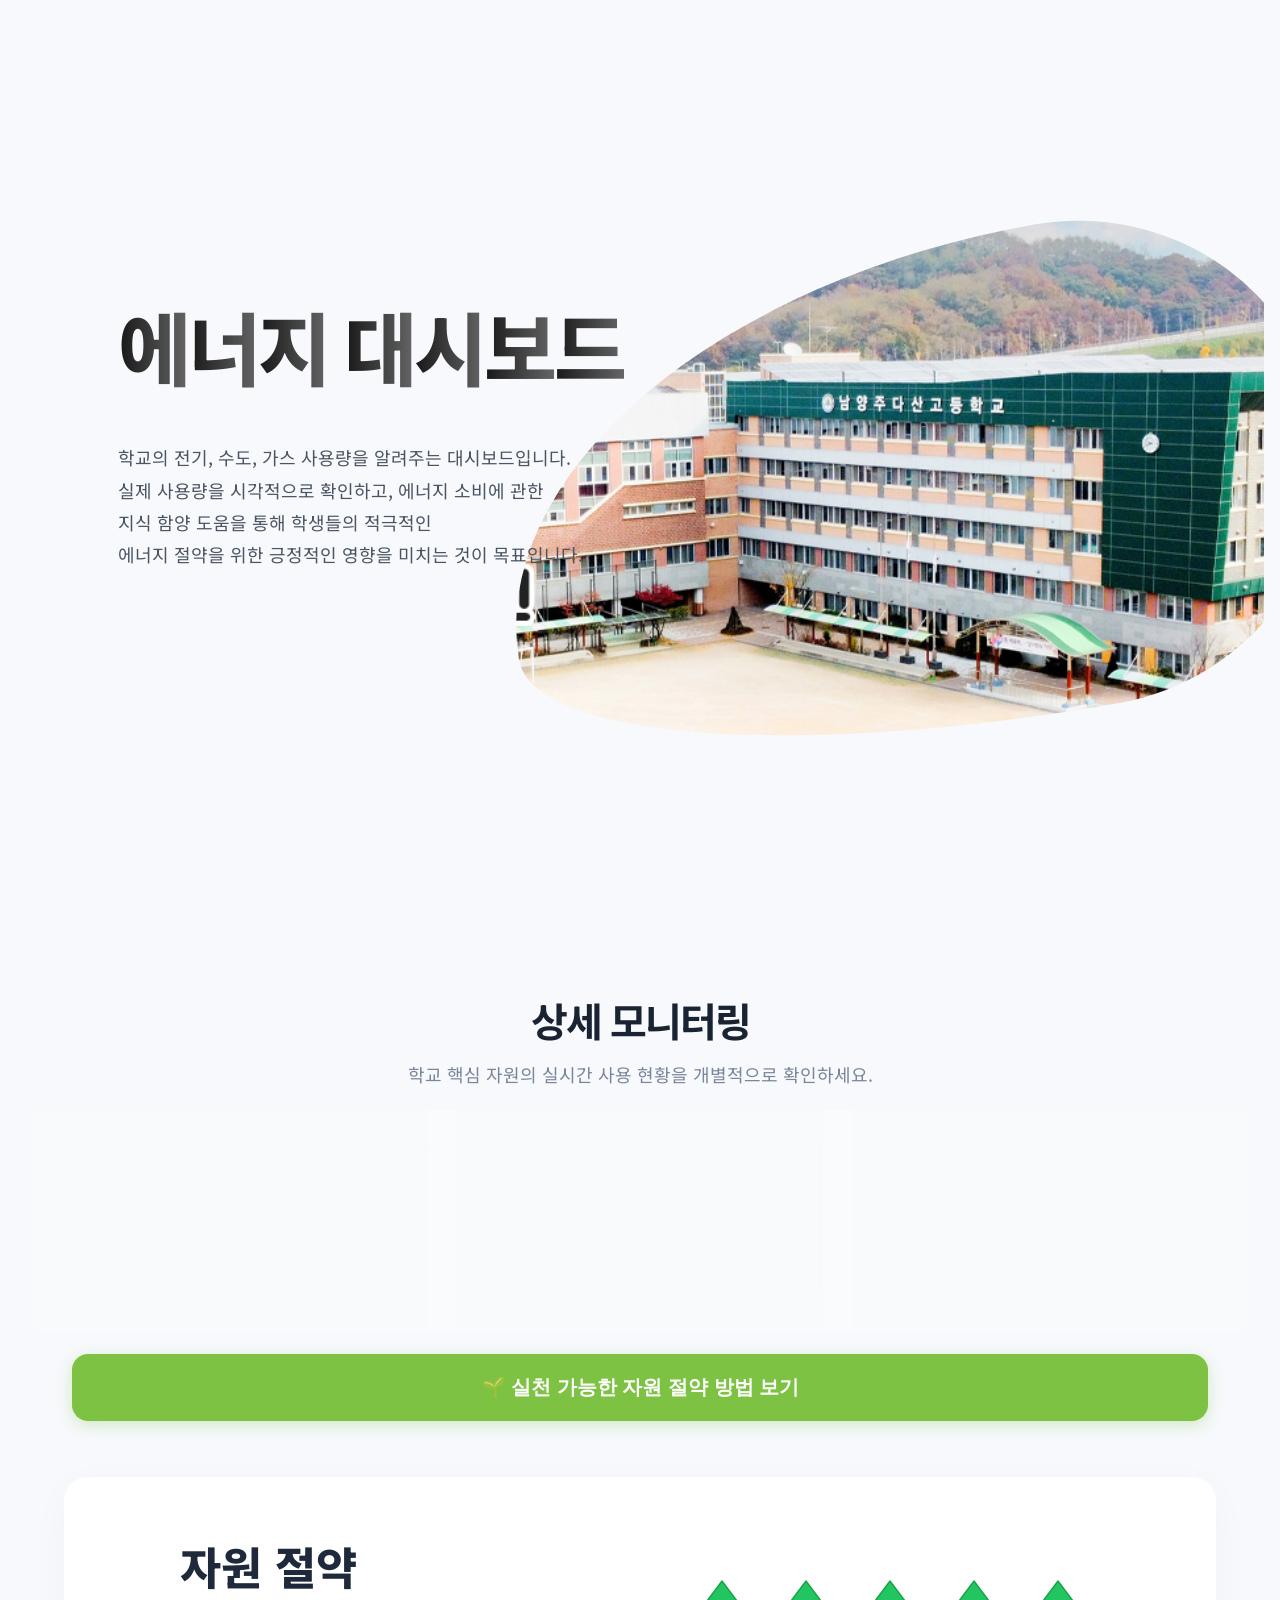
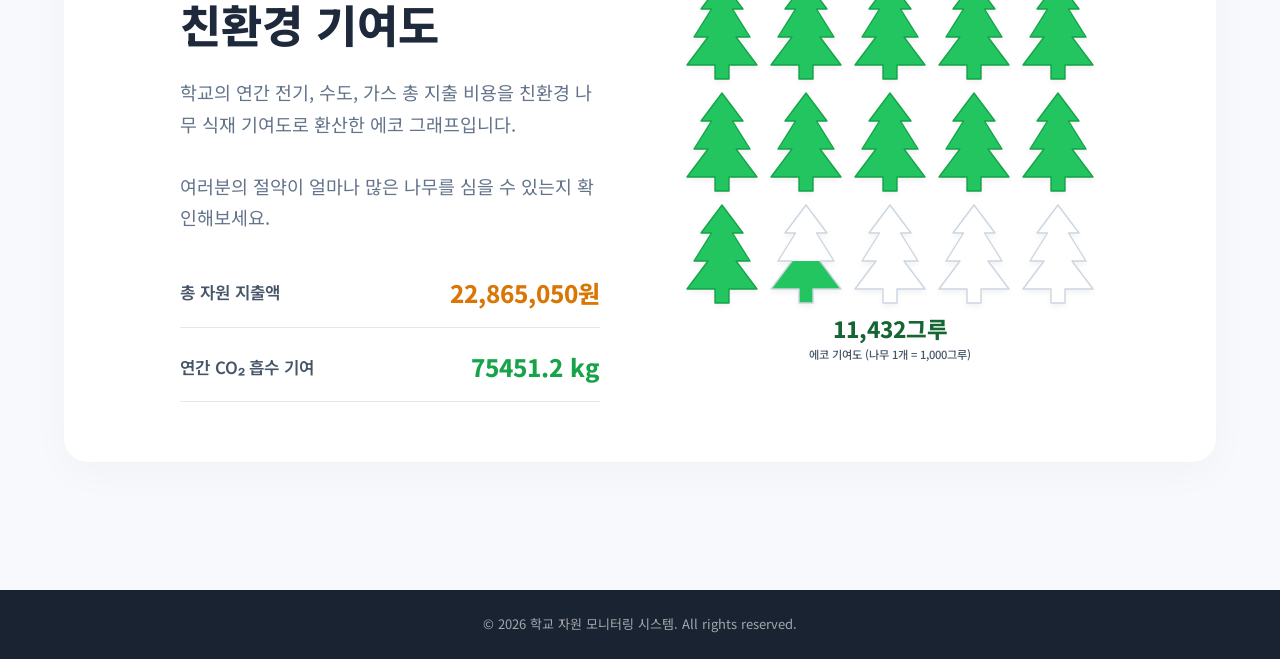
==== commit 9ef8e6d0: "sfsgs bd" ====
--- a/index.html
+++ b/index.html
@@ -83,40 +83,44 @@
                 </div>
 
                 <div class="eco-tree-graphic-area">
-                    <svg id="single-tree-svg" viewBox="70 60 360 430" preserveAspectRatio="xMidYMid meet" xmlns="http://www.w3.org/2000/svg">
+                    <svg viewBox="0 0 600 580" preserveAspectRatio="xMidYMid meet" xmlns="http://www.w3.org/2000/svg">
                         <defs>
-                            <linearGradient id="liquidGrad" x1="0%" y1="0%" x2="0%" y2="100%">
-                                <stop offset="0%" stop-color="#84cc16" />
-                                <stop offset="100%" stop-color="#4d7c0f" />
+                            <path id="tree-shape" d="M 50,10 L 20,50 L 35,50 L 10,90 L 30,90 L 0,130 L 40,130 L 40,150 L 60,150 L 60,130 L 100,130 L 70,90 L 90,90 L 65,50 L 80,50 Z" />
+                            <linearGradient id="partialTreeGrad" x1="0%" y1="0%" x2="0%" y2="100%">
+                                <stop offset="56.8%" stop-color="#ffffff" />
+                                <stop offset="56.8%" stop-color="#22c55e" />
                             </linearGradient>
-                            <linearGradient id="liquidGradBack" x1="0%" y1="0%" x2="0%" y2="100%">
-                                <stop offset="0%" stop-color="#a3e635" />
-                                <stop offset="100%" stop-color="#65a30d" />
-                            </linearGradient>
-                            <linearGradient id="outlineGrad" x1="0" y1="90" x2="0" y2="460" gradientUnits="userSpaceOnUse">
-                                <stop offset="0%" stop-color="#65a30d" />
-                                <stop offset="100%" stop-color="#3f6212" />
-                            </linearGradient>
-                            <clipPath id="clip-canopy">
-                                <path d="M 250,350 A 60 60 0 0 1 150,290 A 65 65 0 0 1 160,190 A 100 100 0 0 1 340,190 A 65 65 0 0 1 350,290 A 60 60 0 0 1 250,350 Z" />
-                            </clipPath>
-                            <filter id="softShadow" x="-20%" y="-20%" width="140%" height="140%">
-                                <feDropShadow dx="0" dy="10" stdDeviation="15" flood-color="#000" flood-opacity="0.08" />
+                            <filter id="shadow" x="-10%" y="-10%" width="120%" height="120%">
+                                <feDropShadow dx="0" dy="4" stdDeviation="4" flood-color="#000000" flood-opacity="0.05" />
                             </filter>
                         </defs>
-                        <path d="M 250,350 A 60 60 0 0 1 150,290 A 65 65 0 0 1 160,190 A 100 100 0 0 1 340,190 A 65 65 0 0 1 350,290 A 60 60 0 0 1 250,350 Z" fill="#ffffff" filter="url(#softShadow)" />
-                        <g clip-path="url(#clip-canopy)">
-                            <rect x="0" y="0" width="500" height="550" fill="#f4fce3" />
-                            <g class="wave-container" transform="translate(0, 190)">
-                                <path class="wave-path wave-back" d="M -100,0 C 25,-20 125,20 250,0 C 375,-20 475,20 600,0 C 725,-20 825,20 950,0 V 550 H -100 Z" fill="url(#liquidGradBack)" opacity="0.7" />
-                                <path class="wave-path wave-front" d="M -100,0 C 25,20 125,-20 250,0 C 375,20 475,-20 600,0 C 725,-20 825,20 950,0 V 550 H -100 Z" fill="url(#liquidGrad)" />
-                            </g>
-                        </g>
-                        <path d="M 190,460 L 310,460" fill="none" stroke="url(#outlineGrad)" stroke-width="16" stroke-linecap="round" />
-                        <path d="M 250,460 L 250,330 L 215,295 M 250,330 L 285,295" fill="none" stroke="url(#outlineGrad)" stroke-width="16" stroke-linecap="round" stroke-linejoin="round" />
-                        <path d="M 250,350 A 60 60 0 0 1 150,290 A 65 65 0 0 1 160,190 A 100 100 0 0 1 340,190 A 65 65 0 0 1 350,290 A 60 60 0 0 1 250,350 Z" fill="none" stroke="url(#outlineGrad)" stroke-width="16" stroke-linecap="round" stroke-linejoin="round" />
-                        <text x="250" y="240" class="tree-text-num" text-anchor="middle">11432그루</text>
-                        <text x="250" y="285" class="tree-text-desc" text-anchor="middle">에코 기여도</text>
+                        
+                        <!-- 11 Full Trees -->
+                        <use href="#tree-shape" x="10" y="10" fill="#22c55e" stroke="#16a34a" stroke-width="2" stroke-linejoin="round" filter="url(#shadow)" />
+                        <use href="#tree-shape" x="130" y="10" fill="#22c55e" stroke="#16a34a" stroke-width="2" stroke-linejoin="round" filter="url(#shadow)" />
+                        <use href="#tree-shape" x="250" y="10" fill="#22c55e" stroke="#16a34a" stroke-width="2" stroke-linejoin="round" filter="url(#shadow)" />
+                        <use href="#tree-shape" x="370" y="10" fill="#22c55e" stroke="#16a34a" stroke-width="2" stroke-linejoin="round" filter="url(#shadow)" />
+                        <use href="#tree-shape" x="490" y="10" fill="#22c55e" stroke="#16a34a" stroke-width="2" stroke-linejoin="round" filter="url(#shadow)" />
+                        
+                        <use href="#tree-shape" x="10" y="170" fill="#22c55e" stroke="#16a34a" stroke-width="2" stroke-linejoin="round" filter="url(#shadow)" />
+                        <use href="#tree-shape" x="130" y="170" fill="#22c55e" stroke="#16a34a" stroke-width="2" stroke-linejoin="round" filter="url(#shadow)" />
+                        <use href="#tree-shape" x="250" y="170" fill="#22c55e" stroke="#16a34a" stroke-width="2" stroke-linejoin="round" filter="url(#shadow)" />
+                        <use href="#tree-shape" x="370" y="170" fill="#22c55e" stroke="#16a34a" stroke-width="2" stroke-linejoin="round" filter="url(#shadow)" />
+                        <use href="#tree-shape" x="490" y="170" fill="#22c55e" stroke="#16a34a" stroke-width="2" stroke-linejoin="round" filter="url(#shadow)" />
+                        
+                        <use href="#tree-shape" x="10" y="330" fill="#22c55e" stroke="#16a34a" stroke-width="2" stroke-linejoin="round" filter="url(#shadow)" />
+                        
+                        <!-- 1 Partial Tree (43.2% filled from bottom) -->
+                        <use href="#tree-shape" x="130" y="330" fill="url(#partialTreeGrad)" stroke="#cbd5e1" stroke-width="2" stroke-linejoin="round" filter="url(#shadow)" />
+                        
+                        <!-- 3 Empty Trees -->
+                        <use href="#tree-shape" x="250" y="330" fill="#ffffff" stroke="#cbd5e1" stroke-width="2" stroke-linejoin="round" filter="url(#shadow)" />
+                        <use href="#tree-shape" x="370" y="330" fill="#ffffff" stroke="#cbd5e1" stroke-width="2" stroke-linejoin="round" filter="url(#shadow)" />
+                        <use href="#tree-shape" x="490" y="330" fill="#ffffff" stroke="#cbd5e1" stroke-width="2" stroke-linejoin="round" filter="url(#shadow)" />
+                        
+                        <!-- Text -->
+                        <text x="300" y="530" font-size="32" font-weight="800" fill="#166534" text-anchor="middle">11,432그루</text>
+                        <text x="300" y="560" font-size="16" fill="#475569" text-anchor="middle" font-weight="500">에코 기여도 (나무 1개 = 1,000그루)</text>
                     </svg>
                 </div>
             </div>
--- a/style.css
+++ b/style.css
@@ -1,295 +1,1053 @@
-/* 글로벌 스타일 및 테마 변수 정의 */
+/* ===================================
+   학교 자원 모니터링 시스템 - 스타일시트
+   이전 대시보드 디자인 시스템 통합
+   =================================== */
+
+@import url('https://fonts.googleapis.com/css2?family=Noto+Sans+KR:wght@300;400;500;700;900&display=swap');
+
+/* --- Design Tokens (이전 대시보드 기반) --- */
 :root {
-    --bg-color: #f8fafc;
-    --text-main: #0f172a;
-    --text-muted: #475569;
-    --primary: #10b981;
-    --primary-dark: #047857;
-    --electric: #3b82f6;
-    --water: #10b981;
-    --gas: #f97316;
+    --bg-color: #f7f9fc;
     --card-bg: #ffffff;
-    --radius: 16px;
-}
-
+    --text-main: #1a2332;
+    --text-sub: #7a869a;
+    --blue: #239ce3;
+    --blue-light: #e6f4fc;
+    --green: #7dc242;
+    --green-light: #eff7e9;
+    --teal: #36b0a1;
+    --teal-light: #e7f6f5;
+    --orange: #f59e0b;
+    --orange-light: #fef3c7;
+    --border-radius: 16px;
+    --shadow: 0 4px 20px rgba(0, 0, 0, 0.03);
+    --shadow-hover: 0 8px 32px rgba(0, 0, 0, 0.08);
+    --transition: all 0.3s cubic-bezier(0.4, 0, 0.2, 1);
+}
+
+/* --- Reset & Base --- */
 * {
+    box-sizing: border-box;
     margin: 0;
     padding: 0;
-    box-sizing: border-box;
-    font-family: 'Pretendard', -apple-system, BlinkMacSystemFont, system-ui, Roboto, sans-serif;
 }
 
 body {
+    font-family: 'Noto Sans KR', sans-serif;
     background-color: var(--bg-color);
     color: var(--text-main);
-    overflow-x: hidden;
-    position: relative;
-    min-height: 100vh;
+    line-height: 1.6;
+    -webkit-font-smoothing: antialiased;
+}
+
+/* ===================================
+   히어로 배너
+   =================================== */
+.hero-new {
+    position: relative;
+    min-height: calc(100vh - 32px);
+    width: calc(100% - 32px);
+    margin: 16px;
+    border-radius: 32px;
+    display: flex;
+    align-items: center;
+    justify-content: flex-start; /* 중앙 정렬 해제하고 왼쪽으로 완전히 밀착 */
+    overflow: hidden; /* 모서리 둥글게 자르기 */
+}
+
+.hero-bg {
+    position: fixed; /* absolute에서 fixed로 변경하여 스크롤 시에도 배경 유지 */
+    top: 0;
+    left: 0;
+    width: 100%;
+    height: 100vh;
+    pointer-events: none;
+    z-index: 0;
+}
+
+.hero-svg {
+    width: 100%;
+    height: 100%;
+    color: #020617;
+    position: absolute;
+    top: 0;
+    left: 0;
+}
+
+.hero-content {
+    position: relative;
+    z-index: 10;
+    text-align: left; /* 왼쪽 정렬 */
+    padding: 0;
+    max-width: 800px;
+    margin-left: 8vw; /* 화면 왼쪽에서 적절히 띄움 (기존보다 훨씬 왼쪽) */
+}
+
+/* 오른쪽 배경 이미지 - 보내주신 이미지와 완벽하게 일치하는 비대칭 물방울 모양 */
+.hero-image-halfcircle {
+    position: absolute;
+    right: -5vw; 
+    top: 55%; 
+    width: 65vw; 
+    height: 38vw; 
+    /* 
+       [곡률 수정: 끝부분 부드럽게 라운딩]
+       - 이전 설정은 끝부분이 바늘처럼 너무 뾰족하게 만나는 구조였습니다.
+       - 가로 곡률을 70%로 낮추어(기존 85%), 왼쪽 끝이 뾰족하지 않고 신발 앞코나 조약돌처럼 부드럽고 둥글게(Round) 감싸지도록 조절했습니다.
+       - 여전히 가로/세로 합은 100%로 완벽하게 맞물리므로, 네모난 왜곡 없이 가장 아름다운 곡선이 나옵니다.
+    */
+    border-radius: 70% 30% 30% 70% / 70% 50% 50% 30%; 
+    /* 살짝 위로 들린 각도 유지 (-10도) */
+    transform: translateY(-50%) rotate(-10deg);
+    overflow: hidden; 
+    z-index: 1; 
+}
+
+/* 타원이 회전해도 사진은 똑바로 보이게 유지 */
+.hero-image-halfcircle::before {
+    content: '';
+    position: absolute;
+    /* 사진 영역을 130%로 줄여서 사진이 덜 확대되어 보이게 수정 */
+    top: -15%;
+    left: -15%;
+    width: 130%;
+    height: 130%;
+    background-image: url('school.jpg');
+    background-size: cover;
+    background-position: center;
+    /* 부모의 회전(-10도)을 상쇄 */
+    transform: rotate(10deg);
+}
+
+.hero-new h1 {
+    font-size: 5rem;
+    font-weight: 800;
+    margin-bottom: 2rem;
+    letter-spacing: -0.05em;
+    display: flex;
+    justify-content: flex-start; /* 왼쪽 정렬 */
+    flex-wrap: wrap;
+}
+
+.title-word {
+    display: inline-block;
+}
+
+.title-letter {
+    display: inline-block;
+    color: transparent;
+    background-clip: text;
+    -webkit-background-clip: text;
+    background-image: linear-gradient(to right, #171717, rgba(64, 64, 64, 0.8));
+    opacity: 0; /* Animation handles the rest */
+}
+
+.hero-desc {
+    font-size: 1.125rem;
+    color: #4b5563;
+    line-height: 1.8;
+    margin-bottom: 3rem;
+    animation: fadeInUp 2s ease-out forwards;
+    opacity: 0;
+}
+
+@keyframes fadeInUp {
+    from { opacity: 0; transform: translateY(24px); }
+    to { opacity: 1; transform: translateY(0); }
+}
+
+@keyframes drawPath {
+    0% { stroke-dashoffset: var(--path-length); }
+    100% { stroke-dashoffset: 0; }
+}
+
+.hero-btn-container {
+    display: inline-block;
+    position: relative;
+    background: linear-gradient(to bottom, rgba(0,0,0,0.05), rgba(255,255,255,0.05));
+    padding: 1px;
+    border-radius: 1.5rem;
+    backdrop-filter: blur(16px);
+    overflow: hidden;
+    box-shadow: 0 10px 15px -3px rgba(0,0,0,0.1);
+    animation: fadeInUp 2.5s ease-out forwards;
+    opacity: 0;
+}
+
+.hero-btn {
+    border-radius: 1.45rem;
+    padding: 24px 32px;
+    font-size: 1.125rem;
+    font-weight: 600;
+    background-color: rgba(255,255,255,0.95);
+    color: #000;
+    border: 1px solid rgba(0,0,0,0.1);
+    cursor: pointer;
+    display: flex;
+    align-items: center;
+    transition: all 0.3s;
+}
+
+.hero-btn:hover {
+    background-color: #fff;
+    transform: translateY(-2px);
+    box-shadow: 0 4px 6px -1px rgba(0,0,0,0.1);
+}
+
+.hero-btn .btn-text {
+    opacity: 0.9;
+    transition: opacity 0.3s;
+}
+
+.hero-btn:hover .btn-text {
+    opacity: 1;
+}
+
+.hero-btn .btn-arrow {
+    margin-left: 12px;
+    opacity: 0.7;
+    transition: all 0.3s;
+}
+
+.hero-btn:hover .btn-arrow {
+    opacity: 1;
+    transform: translateX(6px);
+}
+
+/* 버튼 스타일 */
+.action-area {
+    width: 100%;
+    padding: 8px;
+    box-sizing: border-box;
+    margin-bottom: 48px;
+}
+
+.btn-primary {
+    display: block;
+    width: 100%;
+    background-color: var(--green);
+    color: white;
+    border: none;
+    padding: 20px 28px;
+    font-size: 1.25rem;
+    font-weight: 700;
+    border-radius: var(--border-radius);
+    cursor: pointer;
+    transition: all 0.3s ease;
+    box-shadow: 0 4px 15px rgba(125, 194, 66, 0.3);
+    text-align: center;
+}
+
+.btn-primary:hover {
+    background-color: #65a30d;
+    transform: translateY(-2px);
+    box-shadow: 0 8px 25px rgba(125, 194, 66, 0.4);
+}
+
+
+/* ===================================
+   컨테이너
+   =================================== */
+.container {
+    max-width: 1200px;
+    margin: 0 auto;
+    padding: 48px 24px;
+    position: relative;
+    z-index: 1;
+}
+
+/* ===================================
+   원형 프로그레스 차트 섹션
+   =================================== */
+.analysis-section {
+    margin-bottom: 48px;
+}
+
+.progress-wrapper {
+    display: grid;
+    grid-template-columns: repeat(3, 1fr);
+    gap: 32px;
+}
+
+.progress-card {
+    background-color: rgba(255, 255, 255, 0.2);
+    border-radius: var(--border-radius);
+    padding: 40px 24px;
+    box-shadow: var(--shadow);
     display: flex;
     flex-direction: column;
-}
-
-/* 전역 배경 애니메이션 (#hero-bg) */
+    align-items: center;
+    gap: 24px;
+    transition: var(--transition);
+    border: 1px solid rgba(255, 255, 255, 0.8);
+    backdrop-filter: blur(4px); /* 아주 살짝의 블러만 적용 */
+    -webkit-backdrop-filter: blur(4px);
+}
+
+.progress-card:hover {
+    box-shadow: var(--shadow-hover);
+    transform: translateY(-4px);
+    background-color: rgba(255, 255, 255, 0.4);
+}
+
+.progress-title {
+    font-size: 18px;
+    font-weight: 700;
+    color: var(--text-main);
+    letter-spacing: -0.3px;
+}
+
+/* --- 원형 프로그레스 (conic-gradient) --- */
+.circle {
+    position: relative;
+    width: 150px;
+    height: 150px;
+    display: flex;
+    justify-content: center;
+    align-items: center;
+    transition: var(--transition);
+}
+
+.circle::before {
+    content: '';
+    position: absolute;
+    inset: 0;
+    border-radius: 50%;
+    -webkit-mask: radial-gradient(transparent 55%, black 56%);
+    mask: radial-gradient(transparent 55%, black 56%);
+    z-index: 1;
+}
+
+.circle span {
+    position: relative;
+    z-index: 2;
+    font-size: 32px;
+    font-weight: 700;
+}
+
+/* 전기 - 78% (파란색) */
+.circle.blue::before {
+    background: conic-gradient(
+        var(--blue) 0deg,
+        var(--blue) 280.8deg,     /* 360 × 0.78 */
+        var(--blue-light) 280.8deg,
+        var(--blue-light) 360deg
+    );
+}
+
+.circle.blue span {
+    color: var(--blue);
+}
+
+/* 수도 - 91% (초록색) */
+.circle.green::before {
+    background: conic-gradient(
+        var(--green) 0deg,
+        var(--green) 327.6deg,    /* 360 × 0.91 */
+        var(--green-light) 327.6deg,
+        var(--green-light) 360deg
+    );
+}
+
+.circle.green span {
+    color: var(--green);
+}
+
+/* 가스 - 85% (주황색) */
+.circle.orange::before {
+    background: conic-gradient(
+        var(--orange) 0deg,
+        var(--orange) 306deg,     /* 360 × 0.85 */
+        var(--orange-light) 306deg,
+        var(--orange-light) 360deg
+    );
+}
+
+.circle.orange span {
+    color: var(--orange);
+}
+
+/* ===================================
+   상세 모니터링 기능 섹션 (FeatureGrid 스타일)
+   =================================== */
+.feature-section {
+    width: 100%;
+    padding: 48px 0;
+}
+
+.feature-header {
+    max-width: 768px;
+    margin: 0 auto 48px auto;
+    text-align: center;
+    padding: 0 24px;
+}
+
+.feature-header h2 {
+    font-size: 2.5rem;
+    font-weight: 700;
+    letter-spacing: -0.05em;
+    color: var(--text-main);
+    line-height: 1.2;
+}
+
+.feature-header p {
+    margin-top: 16px;
+    font-size: 1.125rem;
+    color: var(--text-sub);
+}
+
+.feature-grid {
+    display: grid;
+    grid-template-columns: 1fr;
+    gap: 32px;
+    position: relative;
+    z-index: 0;
+}
+
+@media (min-width: 768px) {
+    .feature-grid { grid-template-columns: repeat(2, 1fr); }
+}
+
+@media (min-width: 1024px) {
+    .feature-grid { grid-template-columns: repeat(3, 1fr); }
+}
+
+.feature-card {
+    position: relative;
+    display: flex;
+    flex-direction: column;
+    align-items: flex-start;
+    gap: 16px;
+    padding: 24px;
+    border-radius: var(--border-radius);
+    border: 1px solid rgba(255, 255, 255, 0.8);
+    background-color: rgba(255, 255, 255, 0.2);
+    box-shadow: var(--shadow);
+    backdrop-filter: blur(4px);
+    -webkit-backdrop-filter: blur(4px);
+    transition: var(--transition);
+    cursor: pointer;
+    text-decoration: none;
+    color: inherit;
+    z-index: 1;
+}
+
+.feature-card:hover {
+    transform: translateY(-4px);
+    box-shadow: var(--shadow-hover);
+    background-color: rgba(255, 255, 255, 0.4);
+}
+
+/* 내부 요소들이 확실히 위로 오도록 */
+.feature-card > * {
+    position: relative;
+    z-index: 2;
+}
+
+/* 다크모드 대응(만약 프로젝트에 다크모드가 있다면) */
+@media (prefers-color-scheme: dark) {
+    .feature-card {
+        border-color: rgba(255, 255, 255, 0.2);
+        background-color: rgba(255, 255, 255, 0.12);
+    }
+    .feature-card:hover {
+        border-color: rgba(255, 255, 255, 0.35);
+        background-color: rgba(255, 255, 255, 0.2);
+    }
+}
+
+.feature-icon-wrapper {
+    display: flex;
+    height: 48px;
+    width: 48px;
+    align-items: center;
+    justify-content: center;
+    border-radius: 0.5rem;
+    border: 1px solid rgba(0, 0, 0, 0.1);
+    background-color: var(--card-bg);
+    color: var(--text-main);
+    font-size: 24px;
+}
+
+@media (prefers-color-scheme: dark) {
+    .feature-icon-wrapper {
+        border-color: rgba(255, 255, 255, 0.1);
+    }
+}
+
+.feature-text {
+    display: flex;
+    flex-direction: column;
+    align-items: flex-start;
+    text-align: left;
+}
+
+.feature-text h3 {
+    font-size: 1.125rem;
+    font-weight: 700;
+    line-height: 1;
+    letter-spacing: -0.025em;
+    color: var(--text-main);
+    margin-bottom: 8px;
+}
+
+.feature-text p {
+    font-size: 0.875rem;
+    color: var(--text-sub);
+    line-height: 1.5;
+    margin: 0;
+}
+
+/* ===================================
+   대시보드 페이지 공통 (서브페이지)
+   =================================== */
+.dashboard-container {
+    max-width: 1200px;
+    margin: 0 auto;
+    padding: 40px 24px;
+}
+
+.page-header {
+    margin-bottom: 32px;
+    display: flex;
+    justify-content: space-between;
+    align-items: center;
+}
+
+.page-header h1 {
+    font-size: 32px;
+    font-weight: 700;
+    color: #111827;
+}
+
+.page-header p {
+    font-size: 16px;
+    color: var(--text-sub);
+}
+
+.back-btn {
+    display: inline-flex;
+    align-items: center;
+    gap: 8px;
+    padding: 10px 20px;
+    border-radius: 12px;
+    background-color: var(--card-bg);
+    color: var(--text-main);
+    text-decoration: none;
+    font-size: 14px;
+    font-weight: 500;
+    box-shadow: var(--shadow);
+    transition: var(--transition);
+}
+
+.back-btn:hover {
+    box-shadow: var(--shadow-hover);
+    transform: translateY(-2px);
+}
+
+/* 상단 요약 카드 (대시보드) */
+.top-cards {
+    display: grid;
+    grid-template-columns: repeat(3, 1fr);
+    gap: 24px;
+    margin-bottom: 24px;
+}
+
+.card {
+    background-color: var(--card-bg);
+    border-radius: var(--border-radius);
+    padding: 24px;
+    box-shadow: var(--shadow);
+    display: flex;
+    align-items: center;
+    transition: var(--transition);
+}
+
+.card:hover {
+    box-shadow: var(--shadow-hover);
+    transform: translateY(-2px);
+}
+
+.icon-box {
+    width: 60px;
+    height: 60px;
+    border-radius: 50%;
+    display: flex;
+    justify-content: center;
+    align-items: center;
+    font-size: 24px;
+    margin-right: 20px;
+    flex-shrink: 0;
+}
+
+.icon-box.blue { background-color: var(--blue-light); color: var(--blue); }
+.icon-box.green { background-color: var(--green-light); color: var(--green); }
+.icon-box.teal { background-color: var(--teal-light); color: var(--teal); }
+.icon-box.orange { background-color: var(--orange-light); color: var(--orange); }
+
+.card-info h3 {
+    font-size: 14px;
+    font-weight: 500;
+    margin-bottom: 8px;
+    color: var(--text-sub);
+}
+
+.card-info .value {
+    font-size: 36px;
+    font-weight: 700;
+    line-height: 1;
+    margin-bottom: 10px;
+}
+
+.card-info .value span {
+    font-size: 18px;
+    font-weight: 500;
+}
+
+.value.blue-text { color: var(--blue); }
+.value.green-text { color: var(--green); }
+.value.teal-text { color: var(--teal); }
+.value.orange-text { color: var(--orange); }
+
+.card-info .sub-text {
+    font-size: 13px;
+    display: flex;
+    align-items: center;
+    gap: 6px;
+}
+
+.sub-text.blue-text { color: var(--blue); }
+.sub-text.green-text { color: var(--green); }
+.sub-text.orange-text { color: var(--orange); }
+.sub-text.gray-text { color: var(--text-sub); }
+
+.dot {
+    width: 8px;
+    height: 8px;
+    border-radius: 50%;
+    display: inline-block;
+}
+
+.dot.green { background-color: var(--green); }
+.dot.blue { background-color: var(--blue); }
+.dot.orange { background-color: var(--orange); }
+
+/* 차트 영역 */
+.bottom-sections {
+    display: grid;
+    grid-template-columns: 1fr 1.5fr;
+    gap: 24px;
+}
+
+.chart-card {
+    background-color: var(--card-bg);
+    border-radius: var(--border-radius);
+    padding: 24px;
+    box-shadow: var(--shadow);
+    display: flex;
+    flex-direction: column;
+}
+
+.chart-card h3 {
+    font-size: 18px;
+    margin-bottom: 30px;
+}
+
+.chart-card.text-content-card {
+    justify-content: center;
+    gap: 20px;
+    background: linear-gradient(135deg, #ffffff 0%, #f8fafc 100%);
+    border: 1px solid rgba(0,0,0,0.03);
+}
+
+.chart-card .highlight-title {
+    font-size: 1.35rem;
+    font-weight: 800;
+    color: var(--text-main);
+    line-height: 1.4;
+    margin-bottom: 0;
+    letter-spacing: -0.02em;
+    word-break: keep-all;
+}
+
+.chart-card .highlight-title::before {
+    content: '🌲';
+    margin-right: 8px;
+}
+
+.chart-card .highlight-desc {
+    font-size: 1.05rem;
+    font-weight: 400;
+    color: var(--text-sub);
+    line-height: 1.7;
+    margin: 0;
+    word-break: keep-all;
+}
+
+/* 도넛 차트 */
+.donut-container {
+    display: flex;
+    justify-content: space-around;
+    align-items: center;
+    flex: 1;
+}
+
+.donut-item {
+    text-align: center;
+    position: relative;
+}
+
+.donut-item h4 {
+    font-size: 16px;
+    font-weight: 500;
+    margin-bottom: 20px;
+}
+
+.chart-wrapper {
+    position: relative;
+    width: 160px;
+    height: 160px;
+    margin: 0 auto;
+}
+
+.center-text {
+    position: absolute;
+    top: 50%;
+    left: 50%;
+    transform: translate(-50%, -50%);
+    display: flex;
+    flex-direction: column;
+    align-items: center;
+    pointer-events: none;
+}
+
+.center-text strong {
+    font-size: 28px;
+    font-weight: 700;
+    color: #111827;
+}
+
+.center-text span {
+    font-size: 12px;
+    color: var(--text-sub);
+    margin-top: 4px;
+}
+
+/* 라인 차트 */
+.line-charts {
+    display: flex;
+    flex-direction: column;
+    gap: 24px;
+}
+
+.line-chart-box {
+    background-color: var(--card-bg);
+    border-radius: var(--border-radius);
+    padding: 24px;
+    box-shadow: var(--shadow);
+    position: relative;
+}
+
+.line-header {
+    display: flex;
+    justify-content: space-between;
+    align-items: center;
+    margin-bottom: 20px;
+}
+
+.line-header h3 {
+    font-size: 16px;
+    margin: 0;
+}
+
+.line-header h3 span {
+    font-size: 12px;
+    color: var(--text-sub);
+    font-weight: 400;
+}
+
+.badge {
+    background-color: #f3f4f6;
+    padding: 6px 12px;
+    border-radius: 20px;
+    font-size: 12px;
+    font-weight: 500;
+    display: flex;
+    align-items: center;
+    gap: 6px;
+}
+
+.canvas-container {
+    height: 180px;
+    width: 100%;
+}
+
+/* 단일 차트 (전체 너비) */
+.full-chart {
+    grid-template-columns: 1fr;
+}
+
+.full-chart .chart-card {
+    min-height: 300px;
+}
+
+/* ===================================
+   푸터
+   =================================== */
+footer {
+    background-color: #1a2332;
+    color: rgba(255, 255, 255, 0.6);
+    text-align: center;
+    padding: 24px;
+    font-size: 13px;
+}
+
+/* ===================================
+   반응형 디자인
+   =================================== */
+@media (max-width: 992px) {
+    .hero-overlay h1 {
+        font-size: 36px;
+    }
+
+    .progress-wrapper,
+    .card-grid,
+    .top-cards {
+        grid-template-columns: repeat(2, 1fr);
+    }
+
+    .bottom-sections {
+        grid-template-columns: 1fr;
+    }
+}
+
+@media (max-width: 600px) {
+    .hero {
+        height: 300px;
+    }
+
+    .hero-overlay h1 {
+        font-size: 28px;
+    }
+
+    .hero-overlay p {
+        font-size: 15px;
+    }
+
+    .progress-wrapper,
+    .card-grid,
+    .top-cards {
+        grid-template-columns: 1fr;
+    }
+
+    .container,
+    .dashboard-container {
+        padding: 24px 16px;
+    }
+}
+/* ==========================
+   에코 트리 섹션 (2단 레이아웃)
+========================== */
+
+.eco-tree-section {
+    margin-bottom: 80px;
+    animation: fadeIn 0.8s ease-out;
+}
+
+.eco-tree-layout {
+    display: flex;
+    align-items: center;
+    justify-content: center;
+    gap: 80px;
+    background: #ffffff;
+    padding: 60px 80px;
+    border-radius: 24px;
+    box-shadow: 0 10px 40px rgba(0,0,0,0.03);
+    max-width: 100%;
+    margin: 0 auto;
+    width: 100%;
+}
+
+/* 왼쪽 텍스트 영역 */
+.eco-tree-text-area {
+    width: 420px;
+    flex-shrink: 0;
+}
+
+.eco-tree-text-area h2 {
+    font-size: 2.8rem;
+    font-weight: 800;
+    color: #1e293b;
+    margin-bottom: 24px;
+    line-height: 1.3;
+}
+
+.eco-tree-text-area .description {
+    font-size: 1.15rem;
+    color: #64748b;
+    line-height: 1.7;
+    margin-bottom: 40px;
+}
+
+/* 통계 텍스트 박스 */
+.eco-stats {
+    display: flex;
+    flex-direction: column;
+    gap: 20px;
+}
+
+.stat-box {
+    display: flex;
+    justify-content: space-between;
+    align-items: center;
+    padding-bottom: 15px;
+    border-bottom: 1px solid #e2e8f0;
+}
+
+.stat-label {
+    font-size: 1.05rem;
+    color: #475569;
+    font-weight: 600;
+}
+
+.stat-value {
+    font-size: 1.5rem;
+    font-weight: 800;
+}
+
+.highlight-yellow {
+    color: #d97706;
+}
+
+.highlight-green {
+    color: #16a34a;
+}
+
+/* 오른쪽 그래프 영역 */
+.eco-tree-graphic-area {
+    width: 420px;
+    flex-shrink: 0;
+    display: flex;
+    justify-content: center;
+    align-items: center;
+}
+
+#single-tree-svg {
+    width: 100%;
+    max-width: 420px;
+    margin: 0 auto;
+    height: auto;
+    display: block;
+}
+
+.tree-text-num {
+    font-size: 2.2rem;
+    font-weight: 800;
+    fill: #ffffff;
+    text-shadow: 0 4px 15px rgba(0,0,0,0.5);
+}
+
+.tree-text-desc {
+    font-size: 1.1rem;
+    font-weight: 700;
+    fill: #f0fdf4;
+    text-shadow: 0 2px 10px rgba(0,0,0,0.4);
+}
+
+/* 액체 물결 애니메이션 */
+.wave-container {
+    transition: transform 0.6s cubic-bezier(0.2, 0.8, 0.2, 1);
+}
+
+.wave-path {
+    transform-origin: center center;
+}
+
+.wave-back {
+    animation: waveFlowBack 3s linear infinite;
+}
+
+.wave-front {
+    animation: waveFlowFront 2s linear infinite;
+}
+
+@keyframes waveFlowBack {
+    0% { transform: translateX(-350px); }
+    100% { transform: translateX(0); }
+}
+
+@keyframes waveFlowFront {
+    0% { transform: translateX(0); }
+    100% { transform: translateX(-350px); }
+}
+
+/* 일반 페이드인 효과 */
+@keyframes fadeIn {
+    from {
+        opacity: 0;
+        transform: translateY(20px);
+    }
+    to {
+        opacity: 1;
+        transform: translateY(0);
+    }
+}
+
+/* ==========================
+   모바일
+========================== */
+
+@media(max-width:992px){
+    .eco-tree-layout {
+        flex-direction: column;
+        padding: 40px;
+        text-align: center;
+    }
+    
+    .eco-tree-text-area h2 {
+        font-size: 2.2rem;
+    }
+    
+    .eco-tree-text-area {
+        max-width: 100%;
+    }
+}
+
+@media(max-width:768px){
+    .hero-new h1 {
+        font-size: 3rem;
+    }
+
+    .hero-desc {
+        font-size: 0.95rem;
+    }
+
+    .progress-wrapper{
+        gap:60px;
+    }
+
+    .card-grid{
+        grid-template-columns:1fr;
+    }
+
+    .container{
+        padding:20px;
+    }
+
+    .eco-tree-layout {
+        padding: 30px 20px;
+    }
+    
+    .stat-box {
+        flex-direction: column;
+        gap: 8px;
+    }
+    
+    .tree-text-num {
+        font-size: 3rem;
+    }
+}
 .hero-bg {
     position: fixed;
     top: 0;
-    left: 0;
-    width: 100vw;
-    height: 100vh;
-    z-index: -1;
-    background: linear-gradient(135deg, #eeecf9 0%, #e6fffa 100%);
-    pointer-events: none;
-    overflow: hidden;
-}
-
-.hero-svg {
-    position: absolute;
-    top: 0;
-    left: 0;
-    width: 100%;
-    height: 100%;
-    color: rgba(16, 185, 129, 0.15);
-}
-
-@keyframes drawPath {
-    0% { stroke-dashoffset: var(--path-length); }
-    100% { stroke-dashoffset: calc(var(--path-length) * -1); }
-}
-
-/* 상단 배너 (Hero Section) */
-#hero {
-    padding: 80px 24px 60px;
-    max-width: 1200px;
-    margin: 0 auto;
-    width: 100%;
-    display: flex;
-    justify-content: space-between;
-    align-items: center;
-    position: relative;
-}
-
-.hero-content {
-    max-width: 600px;
-    z-index: 2;
-}
-
-#hero-title {
-    font-size: 2.8rem;
-    font-weight: 800;
-    margin-bottom: 24px;
-    line-height: 1.2;
-    display: flex;
-    flex-wrap: wrap;
-}
-
-.title-word { display: inline-block; }
-.title-letter { display: inline-block; opacity: 0; transform: translateY(100px); }
-
-.hero-desc {
-    font-size: 1.1rem;
-    color: var(--text-muted);
-    line-height: 1.7;
-}
-
-.hero-image-halfcircle {
-    width: 300px;
-    height: 150px;
-    background: linear-gradient(90deg, rgba(16, 185, 129, 0.2), rgba(59, 130, 246, 0.2));
-    border-radius: 150px 150px 0 0;
-    transform: rotate(-45deg);
-    filter: blur(20px);
-    position: absolute;
-    right: 50px;
-    top: 20%;
-}
-
-/* 메인 컨테이너 및 섹션 */
-.container {
-    max-width: 1200px;
-    margin: 0 auto;
-    padding: 0 24px;
-    width: 100%;
-    flex: 1;
-}
-
-section { margin-bottom: 60px; }
-
-/* 상세 모니터링 섹션 */
-.feature-header { margin-bottom: 24px; }
-.feature-header h2 { font-size: 1.8rem; margin-bottom: 8px; }
-.feature-header p { color: var(--text-muted); }
-
-.feature-grid {
-    display: grid;
-    grid-template-columns: repeat(auto-fit, minmax(280px, 1fr));
-    gap: 24px;
-    position: relative;
-}
-
-.feature-grid::before {
-    content: '';
-    position: absolute;
-    top: 0; left: 0; right: 0; bottom: 0;
-    background: radial-gradient(400px circle at var(--mouse-x, 0) var(--mouse-y, 0), rgba(16, 185, 129, 0.08), transparent 80%);
-    z-index: 0;
-    pointer-events: none;
-}
-
-.feature-card {
-    background: var(--card-bg);
-    border: 1px solid rgba(0, 0, 0, 0.05);
-    border-radius: var(--radius);
-    padding: 24px;
-    display: flex;
-    align-items: center;
-    gap: 20px;
-    cursor: pointer;
-    transition: transform 0.3s ease, box-shadow 0.3s ease;
-    position: relative;
-    z-index: 1;
-    box-shadow: 0 4px 6px -1px rgba(0, 0, 0, 0.05);
-}
-
-.feature-card:hover {
-    transform: translateY(-5px);
-    box-shadow: 0 12px 20px -3px rgba(0, 0, 0, 0.1);
-}
-
-.feature-icon-wrapper {
-    font-size: 2rem;
-    width: 60px;
-    height: 60px;
-    background: #f1f5f9;
-    border-radius: 50%;
-    display: flex;
-    align-items: center;
-    justify-content: center;
-}
-
-.feature-text h3 { font-size: 1.3rem; margin-bottom: 4px; }
-.feature-text p { font-size: 0.9rem; color: var(--text-muted); }
-
-/* 원형 그래프 섹션 */
-.progress-wrapper {
-    display: grid;
-    grid-template-columns: repeat(auto-fit, minmax(200px, 1fr));
-    gap: 24px;
-}
-
-.progress-card {
-    background: var(--card-bg);
-    border-radius: var(--radius);
-    padding: 30px;
-    text-align: center;
-    box-shadow: 0 4px 6px -1px rgba(0, 0, 0, 0.05);
-}
-
-.progress-title { font-size: 1.1rem; font-weight: 600; margin-bottom: 20px; }
-
-.circle {
-    width: 120px;
-    height: 120px;
-    border-radius: 50%;
-    margin: 0 auto;
-    display: flex;
-    align-items: center;
-    justify-content: center;
-    font-size: 1.5rem;
-    font-weight: 700;
-    position: relative;
-    background: #f1f5f9;
-}
-
-.circle::before {
-    content: '';
-    position: absolute;
-    top: 5px; left: 5px; right: 5px; bottom: 5px;
-    background: var(--card-bg);
-    border-radius: 50%;
-    z-index: 1;
-}
-
-.circle span { position: relative; z-index: 2; }
-.circle.blue { background: conic-gradient(var(--electric) 78%, #e2e8f0 78%); color: var(--electric); }
-.circle.green { background: conic-gradient(var(--water) 91%, #e2e8f0 91%); color: var(--water); }
-.circle.orange { background: conic-gradient(var(--gas) 85%, #e2e8f0 85%); color: var(--gas); }
-
-/* ✅ 새로 추가된 중간 자원절약 버튼 레이아웃 및 스타일 */
-.action-area {
-    text-align: center;
-    margin: 10px 0 50px 0;
-}
-
-.btn-primary {
-    background-color: var(--primary);
-    color: #ffffff;
-    border: none;
-    padding: 16px 32px;
-    font-size: 1.05rem;
-    font-weight: 600;
-    border-radius: 12px;
-    cursor: pointer;
-    box-shadow: 0 4px 14px rgba(16, 185, 129, 0.3);
-    transition: all 0.25s ease;
-    display: inline-flex;
-    align-items: center;
-    gap: 8px;
-}
-
-.btn-primary:hover {
-    background-color: var(--primary-dark);
-    transform: translateY(-3px);
-    box-shadow: 0 8px 20px rgba(16, 185, 129, 0.4);
-}
-
-/* 에코 트리 모니터링 섹션 */
-.eco-tree-section {
-    background: var(--card-bg);
-    border-radius: var(--radius);
-    padding: 40px;
-    box-shadow: 0 4px 6px -1px rgba(0, 0, 0, 0.05);
-}
-
-.eco-tree-layout { display: flex; flex-wrap: wrap; gap: 40px; align-items: center; }
-.eco-tree-text-area { flex: 1; min-width: 300px; }
-.eco-tree-text-area h2 { font-size: 2.2rem; line-height: 1.3; margin-bottom: 16px; }
-.eco-tree-text-area .description { color: var(--text-muted); line-height: 1.6; margin-bottom: 30px; }
-.eco-stats { display: flex; gap: 20px; }
-.stat-box { background: #f8fafc; padding: 16px 20px; border-radius: 12px; flex: 1; }
-.stat-label { display: block; font-size: 0.85rem; color: var(--text-muted); margin-bottom: 6px; }
-.stat-value { font-size: 1.4rem; font-weight: 700; }
-.highlight-yellow { color: #eab308; }
-.highlight-green { color: var(--primary); }
-
-.eco-tree-graphic-area { flex: 1; min-width: 300px; display: flex; justify-content: center; }
-#single-tree-svg { width: 100%; max-width: 360px; height: auto; }
-.tree-text-num { font-size: 32px; font-weight: 800; fill: #1e3a8a; }
-.tree-text-desc { font-size: 16px; font-weight: 600; fill: #4b5563; }
-
-/* SVG 웨이브 애니메이션 */
-.wave-container { animation: waveFloat 4s ease-in-out infinite alternate; }
-.wave-front { animation: waveMoveFront 6s linear infinite; }
-.wave-back { animation: waveMoveBack 8s linear infinite; }
-
-@keyframes waveMoveFront { 0% { transform: translateX(0); } 100% { transform: translateX(-350px); } }
-@keyframes waveMoveBack { 0% { transform: translateX(0); } 100% { transform: translateX(350px); } }
-@keyframes waveFloat { 0% { transform: translateY(195px); } 100% { transform: translateY(185px); } }
-
-/* 푸터 */
-footer {
-    text-align: center;
-    padding: 30px 24px;
-    color: var(--text-muted);
-    font-size: 0.9rem;
-    border-top: 1px solid rgba(0, 0, 0, 0.05);
-    margin-top: auto;
-}
-
-/* 반응형 모바일 대응 */
-@media (max-width: 768px) {
-    #hero { flex-direction: column; text-align: center; padding-top: 40px; }
-    .hero-image-halfcircle { display: none; }
-    #hero-title { justify-content: center; }
-    .eco-tree-text-area h2 { font-size: 1.8rem; }
-    .eco-stats { flex-direction: column; }
-}
+}
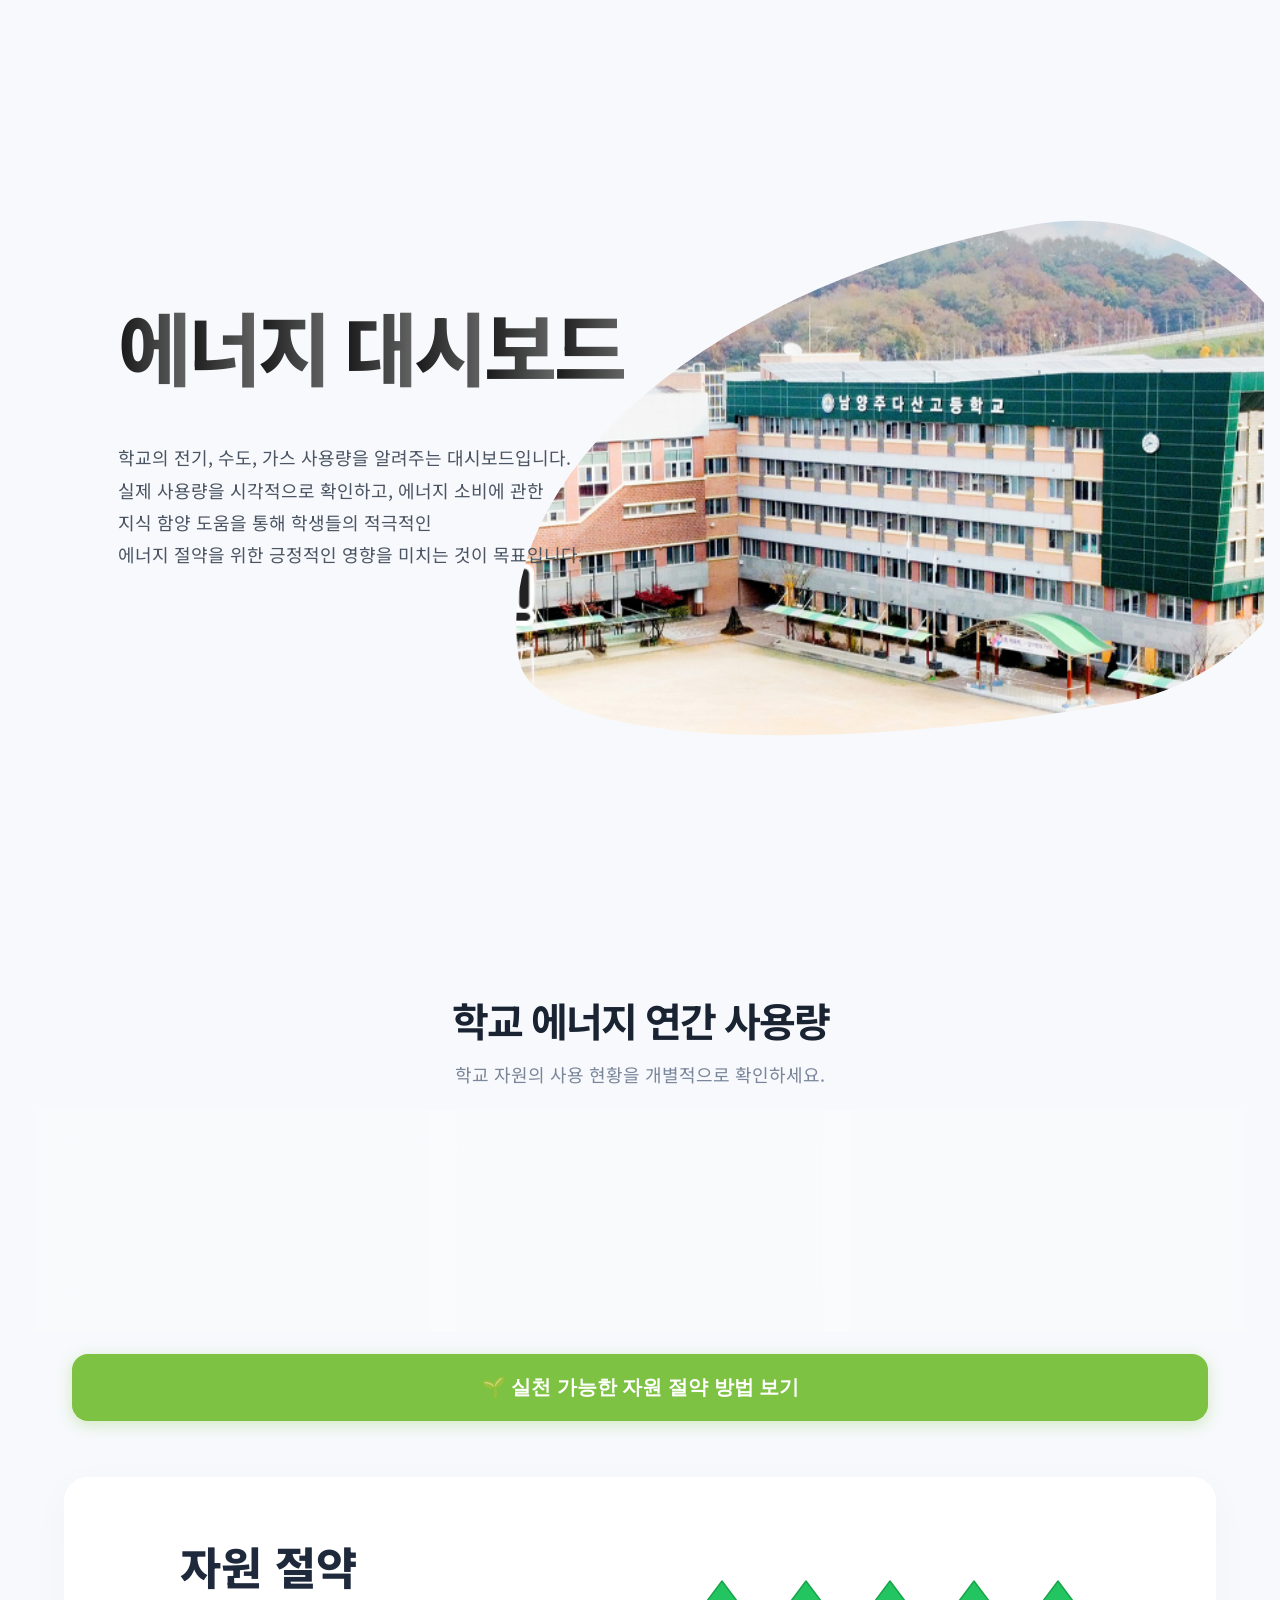
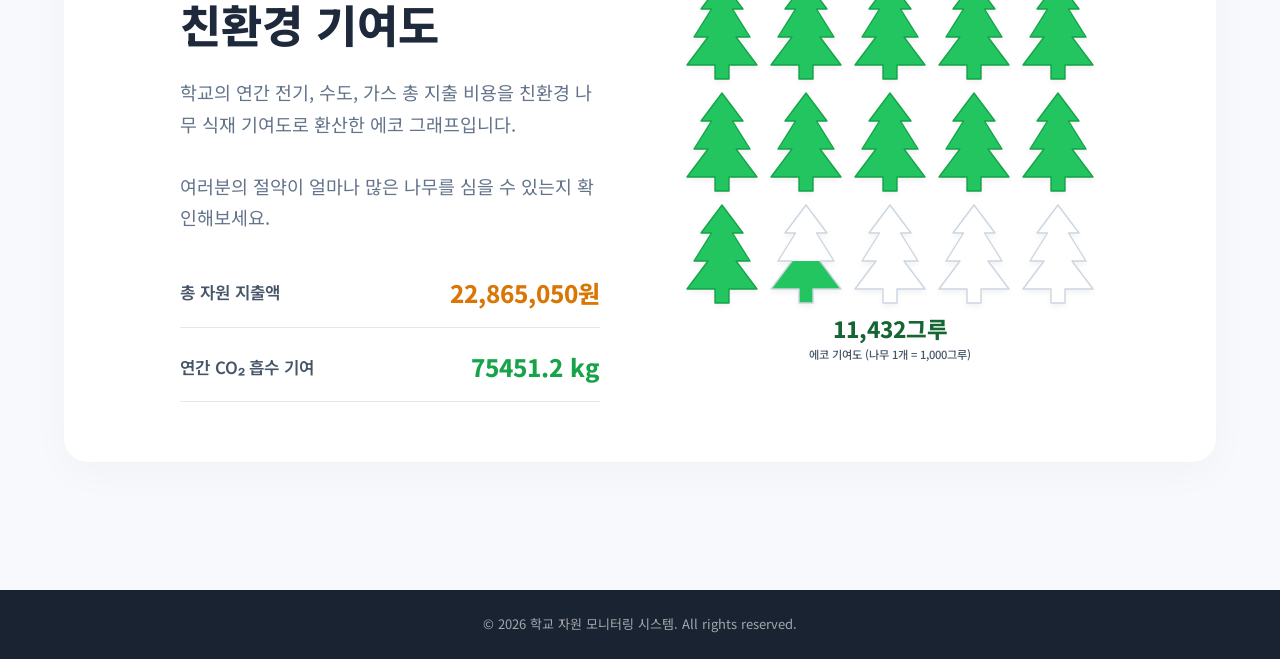
==== commit 23e277c4: "ㅣ 3" ====
--- a/index.html
+++ b/index.html
@@ -4,7 +4,7 @@
     <meta charset="UTF-8">
     <meta name="viewport" content="width=device-width, initial-scale=1.0">
     <title>에너지 대시보드</title>
-    <link rel="stylesheet" href="style.css?v=62">
+    <link rel="stylesheet" href="style.css?v=63">
 </head>
 <body>
     <div class="hero-bg" id="hero-bg"></div>
@@ -25,29 +25,29 @@
     <div class="container">
         <section class="feature-section">
             <div class="feature-header">
-                <h2>상세 모니터링</h2>
-                <p>학교 핵심 자원의 실시간 사용 현황을 개별적으로 확인하세요.</p>
+                <h2>학교 에너지 연간 사용량</h2>
+                <p>학교 자원의 사용 현황을 개별적으로 확인하세요.</p>
             </div>
             <div class="feature-grid">
                 <div class="feature-card" onclick="location.href='electricity.html'">
                     <div class="feature-icon-wrapper">⚡</div>
                     <div class="feature-text">
                         <h3>전기</h3>
-                        <p>실시간 전기 사용량 모니터링</p>
+                        <p> 연간 전기 사용량</p>
                     </div>
                 </div>
                 <div class="feature-card" onclick="location.href='water.html'">
                     <div class="feature-icon-wrapper">💧</div>
                     <div class="feature-text">
                         <h3>수도</h3>
-                        <p>실시간 수도 사용량 모니터링</p>
+                        <p>연간 수도 사용량</p>
                     </div>
                 </div>
                 <div class="feature-card" onclick="location.href='gas.html'">
                     <div class="feature-icon-wrapper">🔥</div>
                     <div class="feature-text">
                         <h3>가스</h3>
-                        <p>실시간 가스 사용량 모니터링</p>
+                        <p>연간 가스 사용량</p>
                     </div>
                 </div>
             </div>
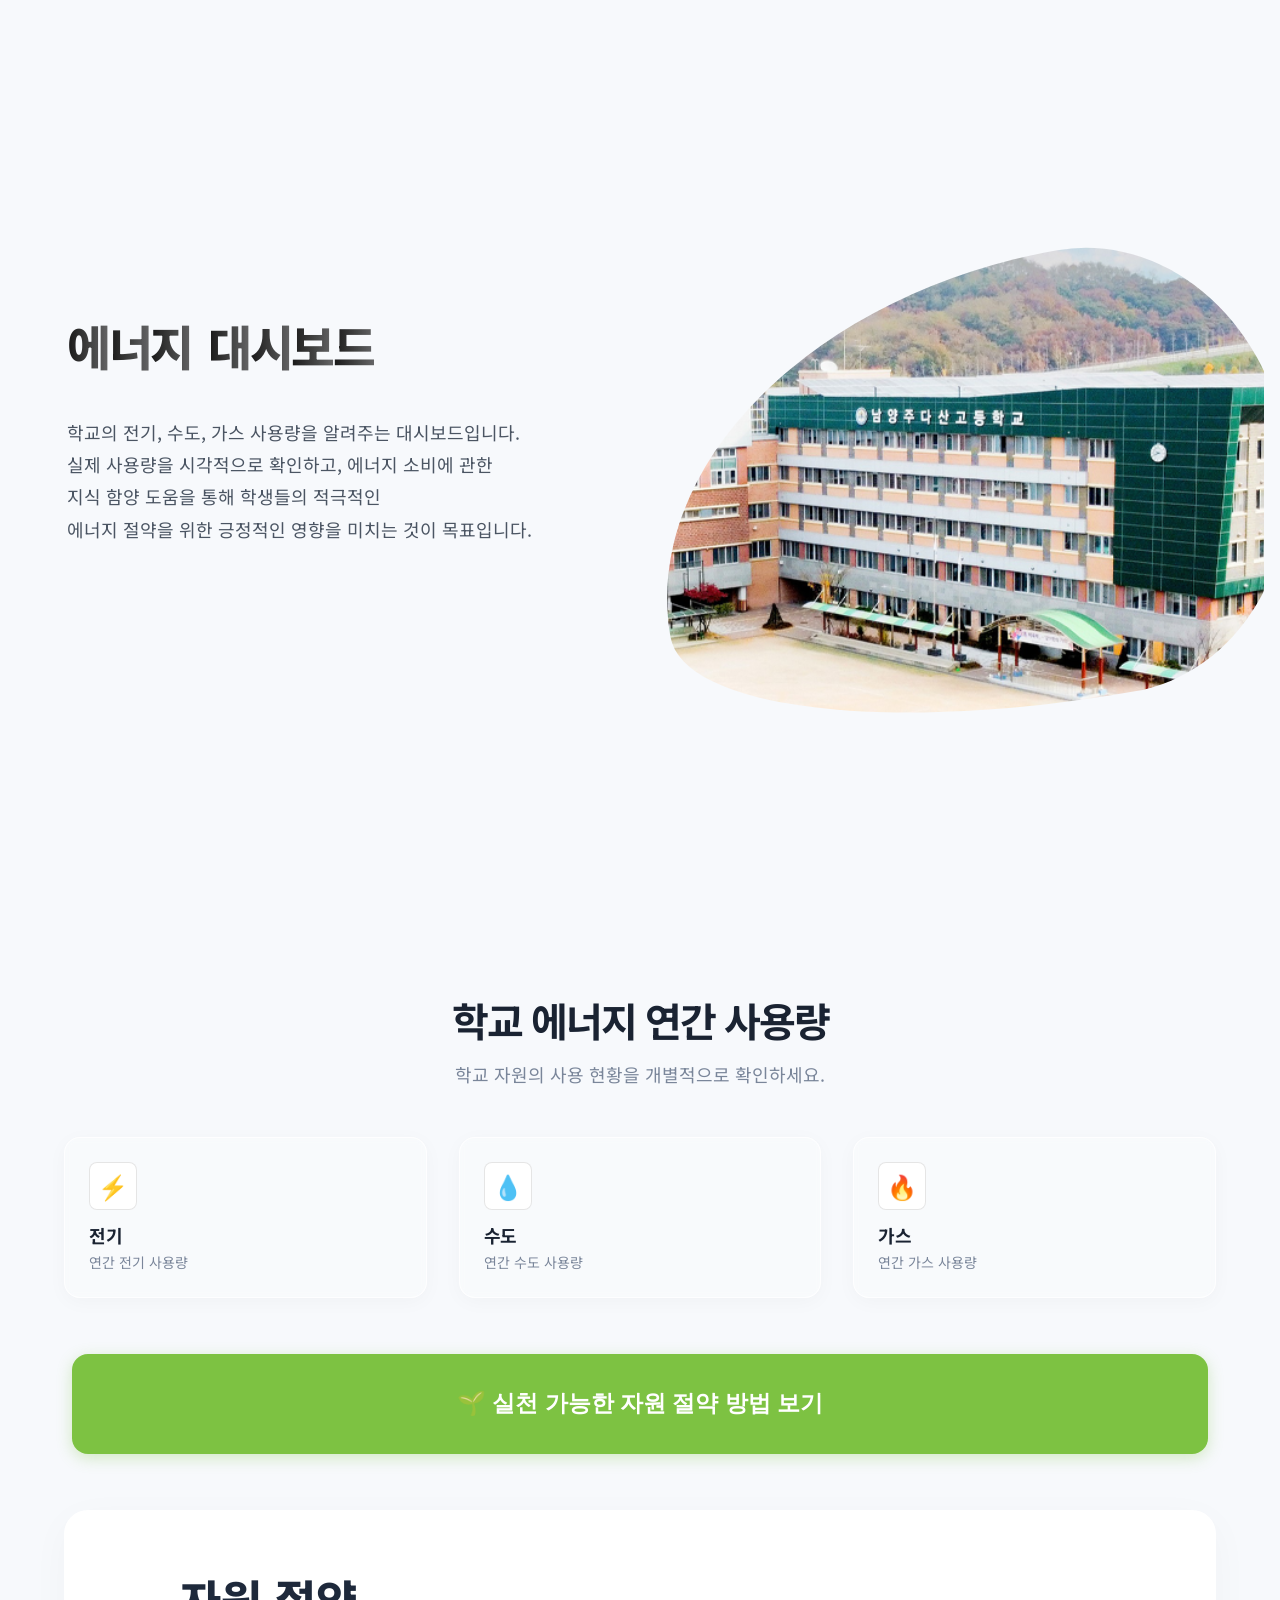
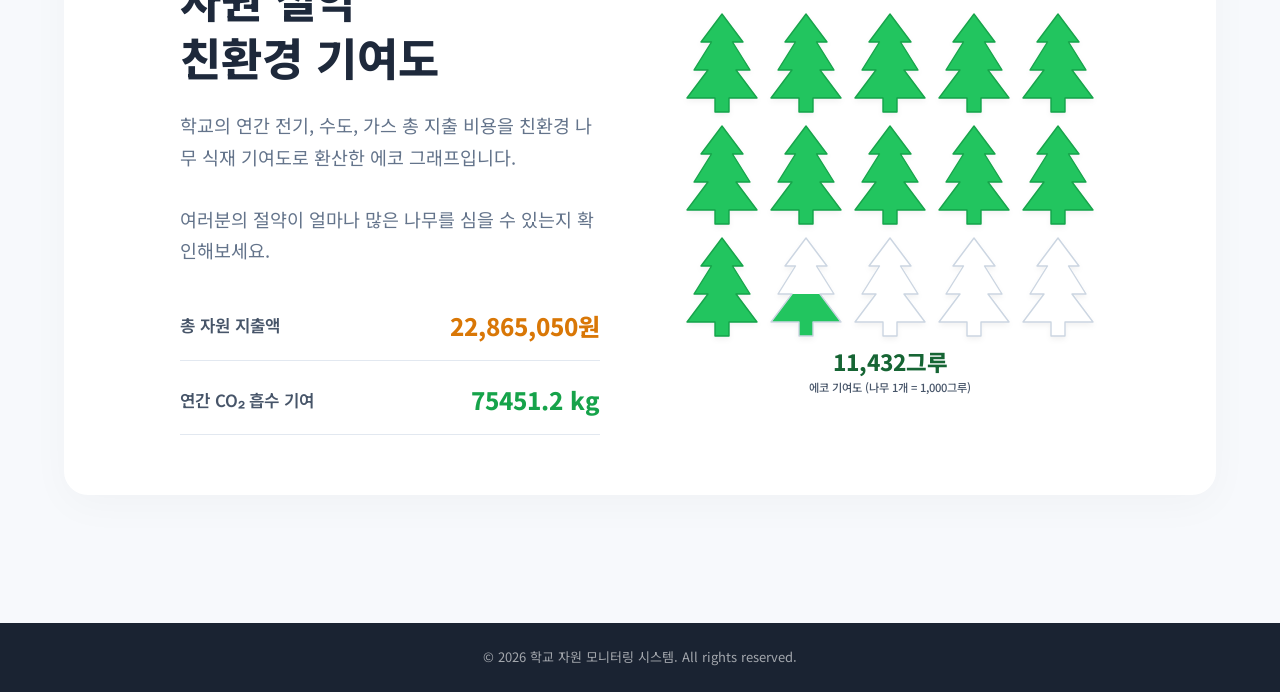
==== commit 45c89e0a: "찐찐찐막" ====
--- a/index.html
+++ b/index.html
@@ -4,7 +4,7 @@
     <meta charset="UTF-8">
     <meta name="viewport" content="width=device-width, initial-scale=1.0">
     <title>에너지 대시보드</title>
-    <link rel="stylesheet" href="style.css?v=63">
+    <link rel="stylesheet" href="style.css?v=67">
 </head>
 <body>
     <div class="hero-bg" id="hero-bg"></div>
--- a/style.css
+++ b/style.css
@@ -110,7 +110,7 @@
     /* 사진 영역을 130%로 줄여서 사진이 덜 확대되어 보이게 수정 */
     top: -15%;
     left: -15%;
-    width: 130%;
+    width: 120%;
     height: 130%;
     background-image: url('school.jpg');
     background-size: cover;
@@ -228,8 +228,9 @@
     background-color: var(--green);
     color: white;
     border: none;
+    height: 100px;
     padding: 20px 28px;
-    font-size: 1.25rem;
+    font-size: 1.45rem;
     font-weight: 700;
     border-radius: var(--border-radius);
     cursor: pointer;
@@ -954,32 +955,6 @@
     text-shadow: 0 2px 10px rgba(0,0,0,0.4);
 }
 
-/* 액체 물결 애니메이션 */
-.wave-container {
-    transition: transform 0.6s cubic-bezier(0.2, 0.8, 0.2, 1);
-}
-
-.wave-path {
-    transform-origin: center center;
-}
-
-.wave-back {
-    animation: waveFlowBack 3s linear infinite;
-}
-
-.wave-front {
-    animation: waveFlowFront 2s linear infinite;
-}
-
-@keyframes waveFlowBack {
-    0% { transform: translateX(-350px); }
-    100% { transform: translateX(0); }
-}
-
-@keyframes waveFlowFront {
-    0% { transform: translateX(0); }
-    100% { transform: translateX(-350px); }
-}
 
 /* 일반 페이드인 효과 */
 @keyframes fadeIn {
@@ -1013,41 +988,114 @@
     }
 }
 
-@media(max-width:768px){
+/* ===================================
+   물방울 곡선 흐름 & 대형 패드 완벽 대응
+   =================================== */
+
+.hero-desc {
+    word-break: keep-all;
+}
+
+/* 1. 대형 패드 가로 화면 대응 (1400px 이하 - 아이패드 프로 포함) */
+@media (max-width: 1400px) {
+    .hero-content {
+        /* 글자가 오른쪽 사진을 침범하지 않게 딱 절반만 쓰도록 제한 */
+        max-width: 50%; 
+        margin-left: 4vw;
+    }
+    
     .hero-new h1 {
-        font-size: 3rem;
+        font-size: 3rem; 
+    }
+
+    .hero-image-halfcircle {
+        /* 이미지 크기를 조금 줄여서 글씨와 겹칠 공간 자체를 없앰 */
+        width: 50vw; 
+        height: 35vw;
+        right: -2vw; 
+    }
+}
+
+/* 2. 패드 세로 화면 (900px 이하) - 제목 줄바꿈 방지 & 곡선 흐름 */
+@media (max-width: 900px) {
+    .hero-new {
+        display: flex;
+        flex-direction: row; 
+        align-items: center;
+        padding: 60px 24px;
+        min-height: calc(100vh - 32px);
+    }
+
+    .hero-content {
+        /* 억지로 좁혔던 폭을 다시 넓혀서 제목이 시원하게 나오게 함 */
+        width: 55%; 
+        max-width: none; 
+        margin-left: 2vw;
+        z-index: 10;
+    }
+
+    .hero-new h1 {
+        font-size: 2.8rem; /* 세로 화면에서도 큼직하게 유지 */
+        line-height: 1.25;
+    }
+
+    .title-word {
+        display: inline-block;
+        white-space: nowrap; 
+    }
+
+    .hero-desc br {
+        display: none; 
+    }
+    
+    .hero-desc {
+        font-size: 1.05rem;
+        line-height: 1.7;
+        /* 사진의 둥근 곡선을 침범하지 않도록 오른쪽에만 쿠션(여백)을 줌 */
+        padding-right: 6vw; 
+    }
+
+    .hero-image-halfcircle {
+        position: absolute;
+        right: -6vw; 
+        top: 50%;
+        transform: translateY(-50%) rotate(-10deg);
+        width: 65vw; 
+        height: 48vw;
+        border-radius: 70% 30% 30% 70% / 70% 50% 50% 30%; 
+    }
+}
+
+/* 3. 핸드폰 화면 대응 (480px 이하) */
+@media (max-width: 480px) {
+    .hero-content {
+        /* 폰에서도 너무 찌그러지지 않게 넓혀줌 */
+        width: 60%; 
+        margin-left: 2vw;
+    }
+
+    .hero-new h1 {
+        font-size: 2rem; 
     }
 
     .hero-desc {
         font-size: 0.95rem;
-    }
-
-    .progress-wrapper{
-        gap:60px;
-    }
-
-    .card-grid{
-        grid-template-columns:1fr;
-    }
-
-    .container{
-        padding:20px;
-    }
-
-    .eco-tree-layout {
-        padding: 30px 20px;
+        padding-right: 3vw; /* 폰 화면에 맞춘 우측 쿠션 */
+    }
+
+    .hero-image-halfcircle {
+        right: -10vw; /* 사진을 오른쪽 바깥으로 살짝 더 빼서 글자 공간 확보 */
+        width: 75vw; 
+        height: 55vw; 
     }
     
-    .stat-box {
-        flex-direction: column;
-        gap: 8px;
-    }
-    
-    .tree-text-num {
-        font-size: 3rem;
-    }
-}
-.hero-bg {
-    position: fixed;
-    top: 0;
+    .btn-primary {
+        padding: 16px 20px;
+        font-size: 1.1rem;
+    }
+
+    .feature-grid, .top-cards {
+        grid-template-columns: 1fr;
+        gap: 16px;
+    }
 }
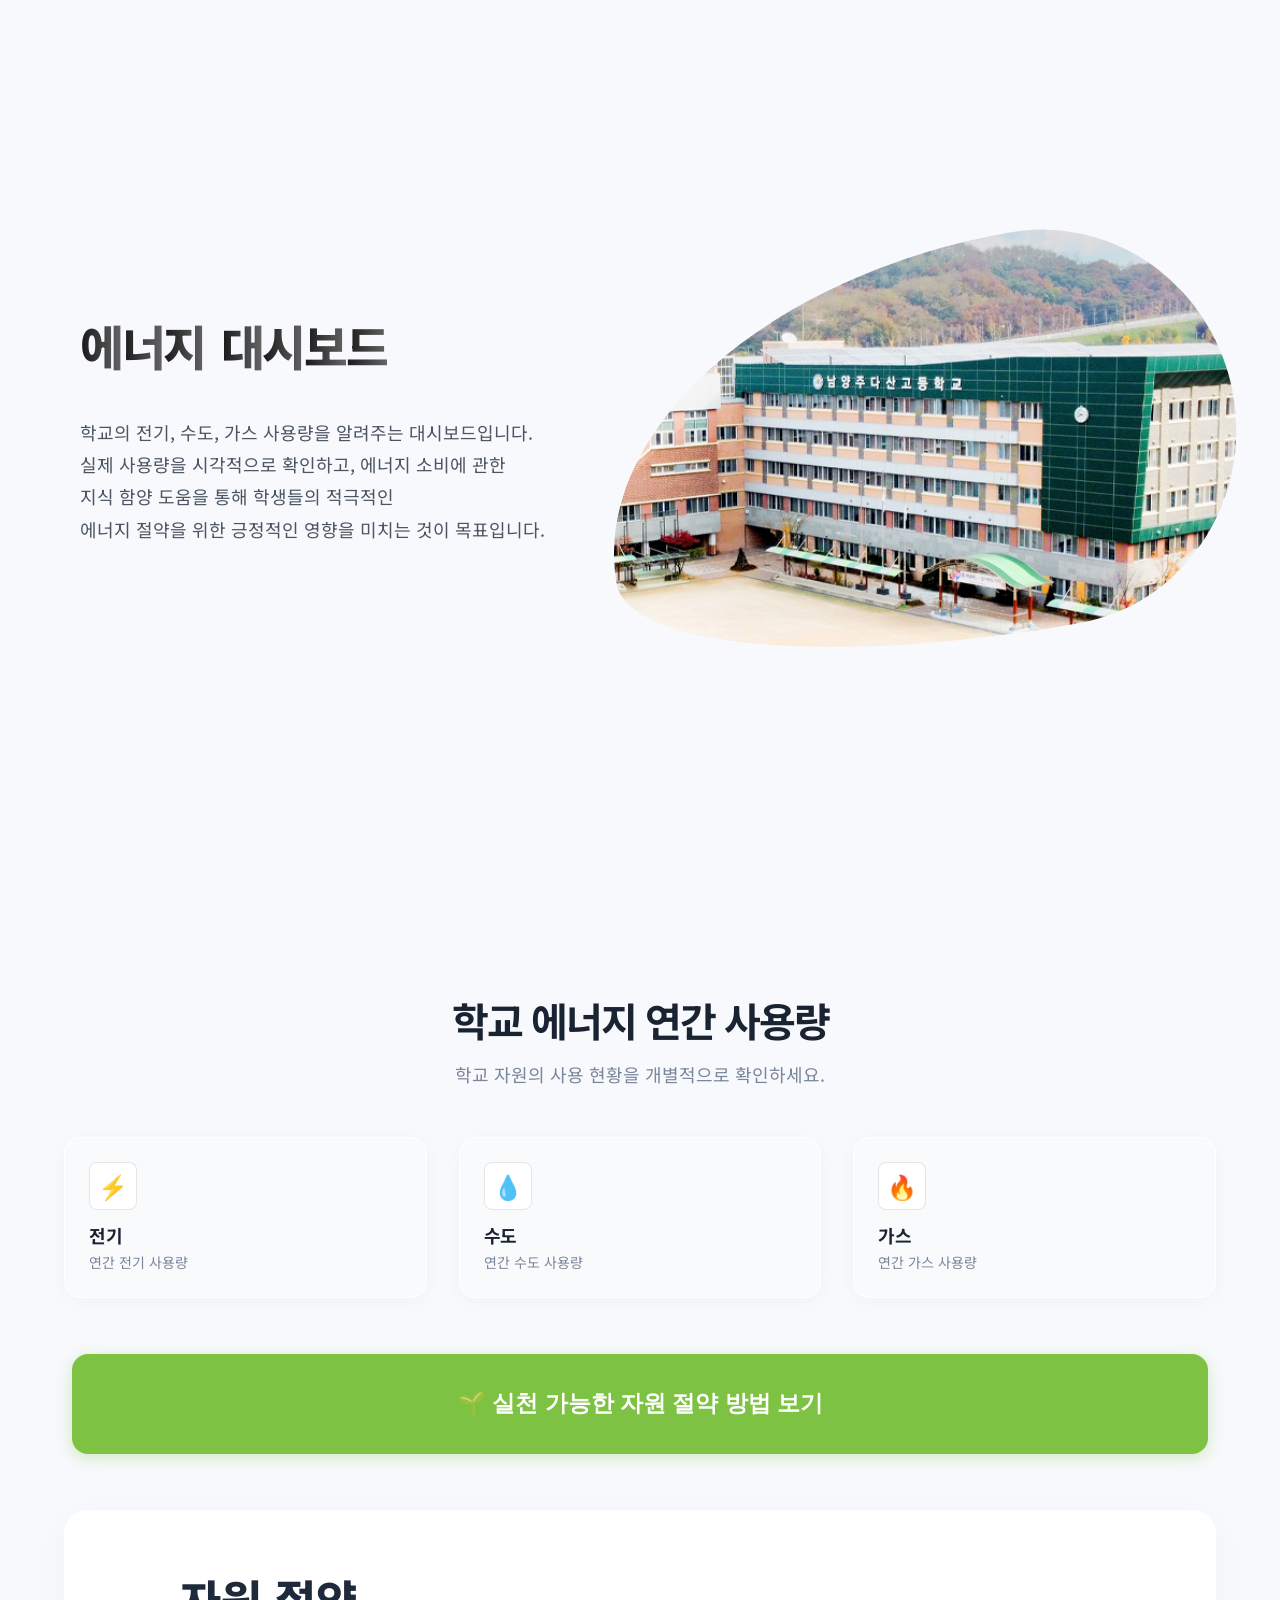
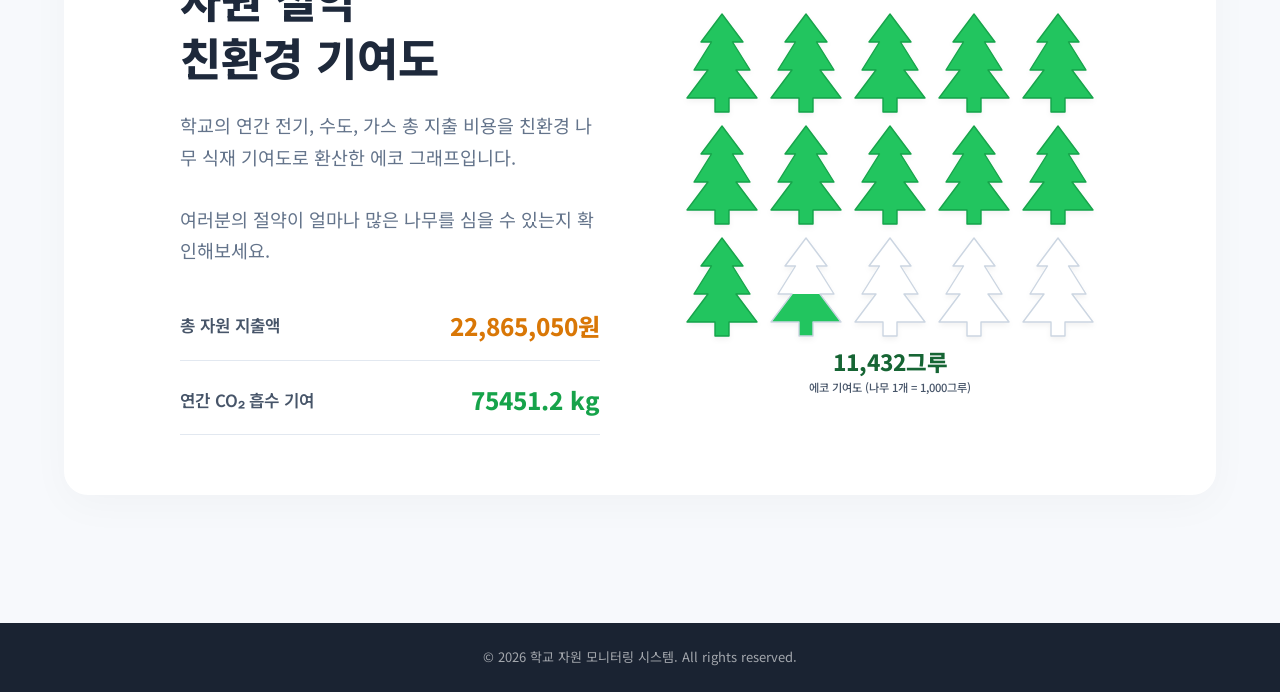
==== commit 5a745139: "아 진짜로 마지막이죠" ====
--- a/index.html
+++ b/index.html
@@ -4,7 +4,7 @@
     <meta charset="UTF-8">
     <meta name="viewport" content="width=device-width, initial-scale=1.0">
     <title>에너지 대시보드</title>
-    <link rel="stylesheet" href="style.css?v=67">
+    <link rel="stylesheet" href="style.css?v=71">
 </head>
 <body>
     <div class="hero-bg" id="hero-bg"></div>
--- a/style.css
+++ b/style.css
@@ -989,54 +989,54 @@
 }
 
 /* ===================================
-   물방울 곡선 흐름 & 대형 패드 완벽 대응
+   이미지 잘림 현상 완벽 해결 (최종의 최종본)
    =================================== */
 
 .hero-desc {
     word-break: keep-all;
 }
 
-/* 1. 대형 패드 가로 화면 대응 (1400px 이하 - 아이패드 프로 포함) */
+/* 1. 대형 패드 가로 화면 (max-width: 1400px) */
 @media (max-width: 1400px) {
     .hero-content {
-        /* 글자가 오른쪽 사진을 침범하지 않게 딱 절반만 쓰도록 제한 */
-        max-width: 50%; 
-        margin-left: 4vw;
+        max-width: 45%; 
+        margin-left: 5vw;
     }
     
-    .hero-new h1 {
-        font-size: 3rem; 
-    }
-
+    .hero-new h1 { font-size: 3rem; }
+    
     .hero-image-halfcircle {
-        /* 이미지 크기를 조금 줄여서 글씨와 겹칠 공간 자체를 없앰 */
+        /* 💡 덜 잘려 보이도록 크기를 살짝 줄이고, 오른쪽 안전선 안쪽으로 완전히 밀어 넣음 */
         width: 50vw; 
-        height: 35vw;
-        right: -2vw; 
-    }
-}
-
-/* 2. 패드 세로 화면 (900px 이하) - 제목 줄바꿈 방지 & 곡선 흐름 */
+        height: 31vw; 
+        right: 2vw; /* 마이너스 삭제! */
+        top: 50%;
+    }
+}
+
+/* 2. 패드 세로 화면 (max-width: 900px) */
 @media (max-width: 900px) {
     .hero-new {
+        position: relative; 
         display: flex;
         flex-direction: row; 
         align-items: center;
-        padding: 60px 24px;
-        min-height: calc(100vh - 32px);
+        justify-content: flex-start;
+        min-height: auto; 
+        padding: 120px 24px; 
+        overflow: hidden; 
     }
 
     .hero-content {
-        /* 억지로 좁혔던 폭을 다시 넓혀서 제목이 시원하게 나오게 함 */
-        width: 55%; 
-        max-width: none; 
-        margin-left: 2vw;
+        width: 45%; 
+        max-width: 300px; 
+        margin-left: 4vw;
         z-index: 10;
     }
 
     .hero-new h1 {
-        font-size: 2.8rem; /* 세로 화면에서도 큼직하게 유지 */
-        line-height: 1.25;
+        font-size: 2.4rem; 
+        line-height: 1.3;
     }
 
     .title-word {
@@ -1044,51 +1044,70 @@
         white-space: nowrap; 
     }
 
-    .hero-desc br {
-        display: none; 
-    }
+    .hero-desc br { display: none; }
     
     .hero-desc {
         font-size: 1.05rem;
         line-height: 1.7;
-        /* 사진의 둥근 곡선을 침범하지 않도록 오른쪽에만 쿠션(여백)을 줌 */
-        padding-right: 6vw; 
+        padding-right: 2vw; 
     }
 
     .hero-image-halfcircle {
         position: absolute;
-        right: -6vw; 
+        /* 💡 패드 세로에서도 덜 잘리도록 크기를 줄이고 안으로 당겨옴 */
+        width: 55vw; 
+        height: 34vw;
+        right: -5vw; 
         top: 50%;
         transform: translateY(-50%) rotate(-10deg);
-        width: 65vw; 
-        height: 48vw;
         border-radius: 70% 30% 30% 70% / 70% 50% 50% 30%; 
     }
 }
 
-/* 3. 핸드폰 화면 대응 (480px 이하) */
+/* 3. 모바일 기기 공통 (max-width: 768px) */
+@media (max-width: 768px) {
+    .eco-tree-graphic-area {
+        width: 100%;
+        max-width: 100%;
+    }
+    
+    .eco-tree-graphic-area svg {
+        width: 100%;
+        height: auto;
+    }
+}
+
+/* 4. 핸드폰 화면 (max-width: 480px) */
 @media (max-width: 480px) {
+    .hero-new {
+        min-height: auto;
+        padding: 80px 20px; 
+    }
+
     .hero-content {
-        /* 폰에서도 너무 찌그러지지 않게 넓혀줌 */
-        width: 60%; 
-        margin-left: 2vw;
+        width: 100%; 
+        max-width: none;
+        margin-left: 0;
+        text-align: center;
     }
 
     .hero-new h1 {
-        font-size: 2rem; 
+        font-size: 2.2rem; 
+        justify-content: center; 
+        text-align: center;
     }
 
     .hero-desc {
-        font-size: 0.95rem;
-        padding-right: 3vw; /* 폰 화면에 맞춘 우측 쿠션 */
+        font-size: 1rem;
+        line-height: 1.6;
+        padding-right: 0; 
+        text-align: center;
     }
 
     .hero-image-halfcircle {
-        right: -10vw; /* 사진을 오른쪽 바깥으로 살짝 더 빼서 글자 공간 확보 */
-        width: 75vw; 
-        height: 55vw; 
-    }
-    
+        display: none !important;
+    }
+
     .btn-primary {
         padding: 16px 20px;
         font-size: 1.1rem;
